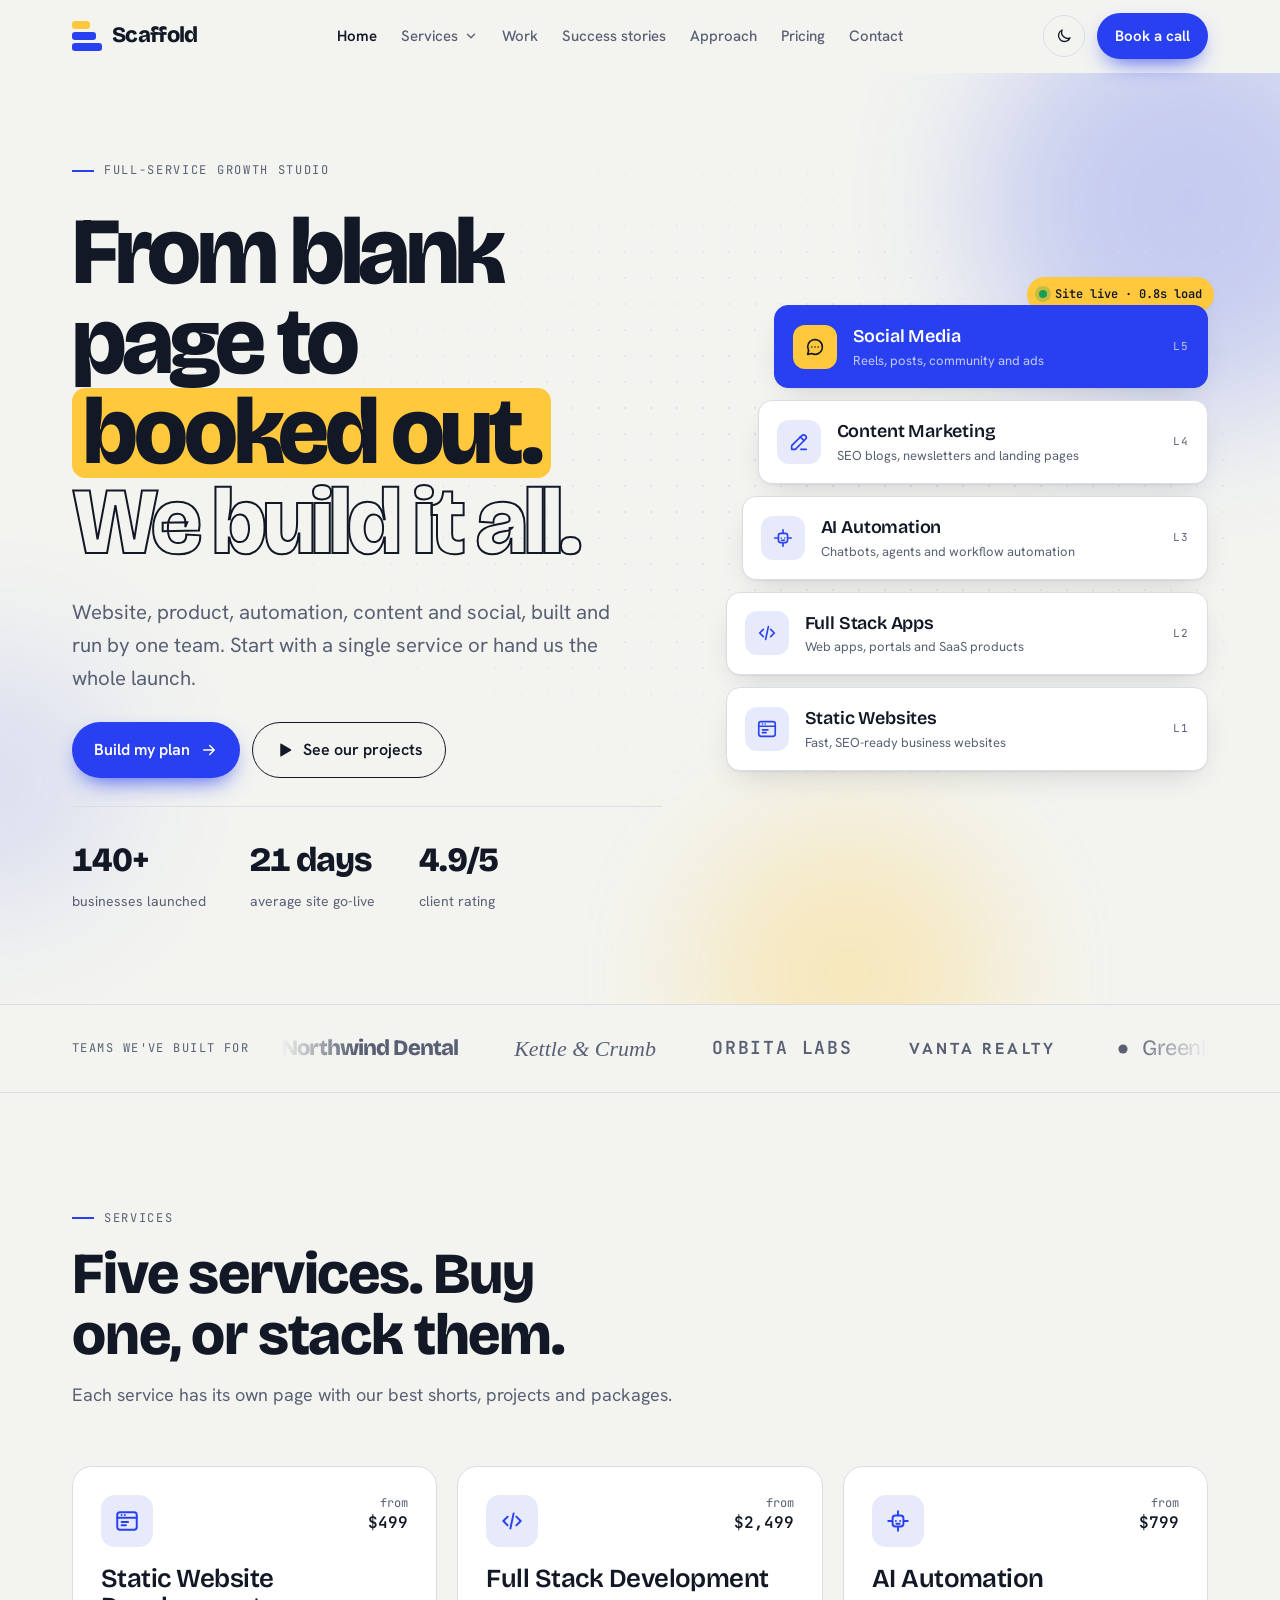
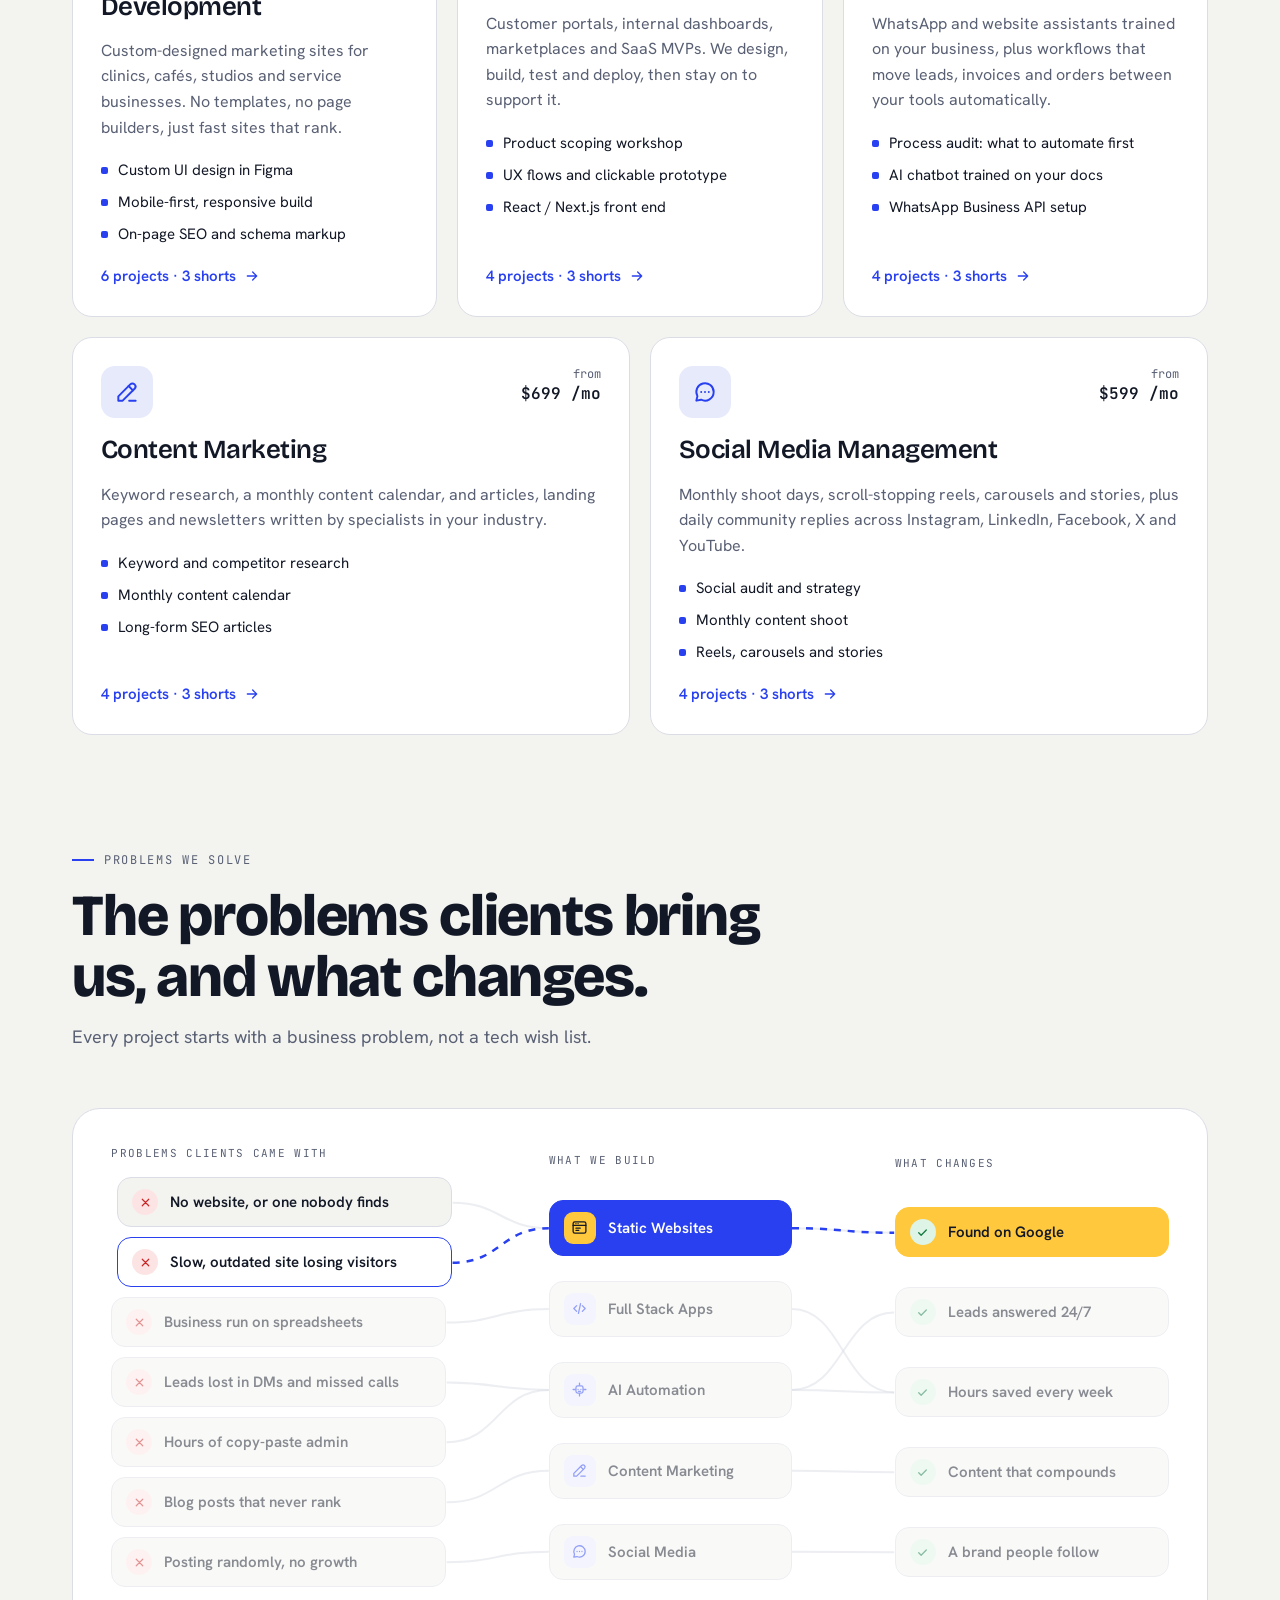
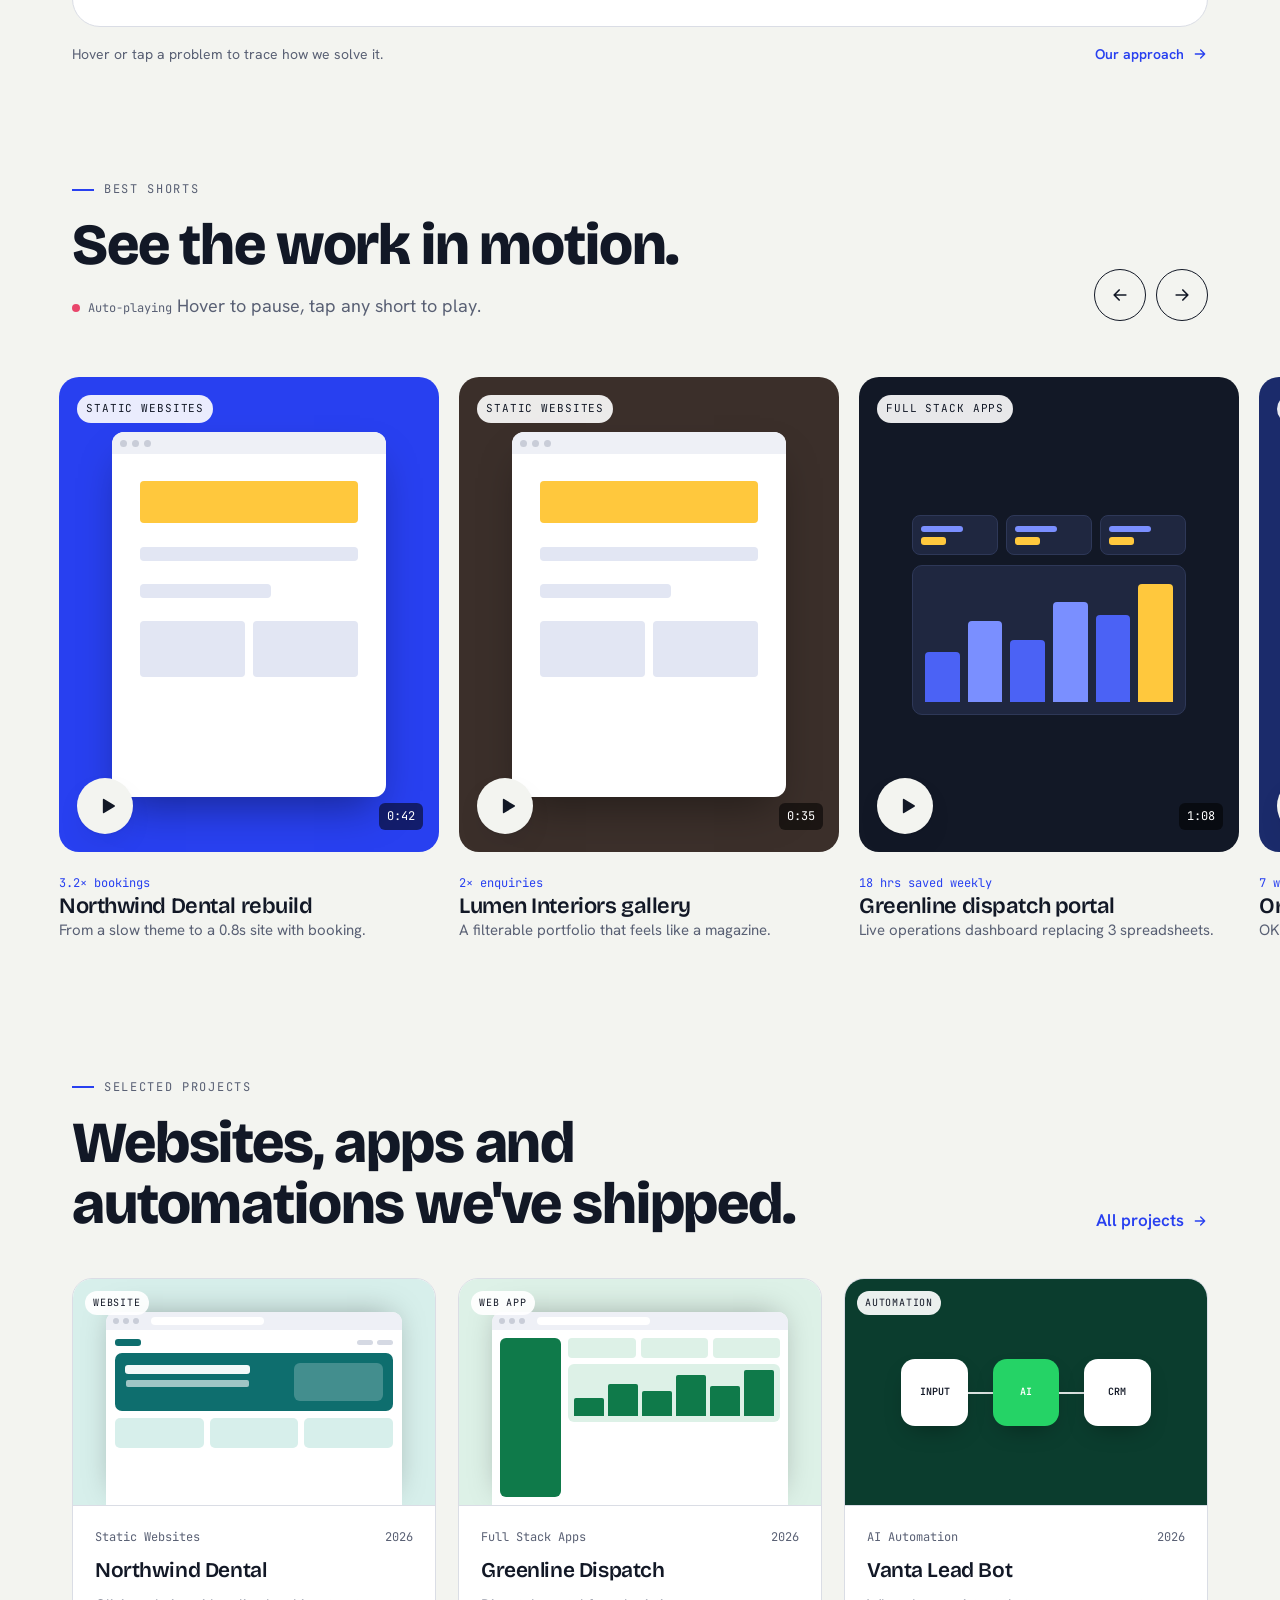
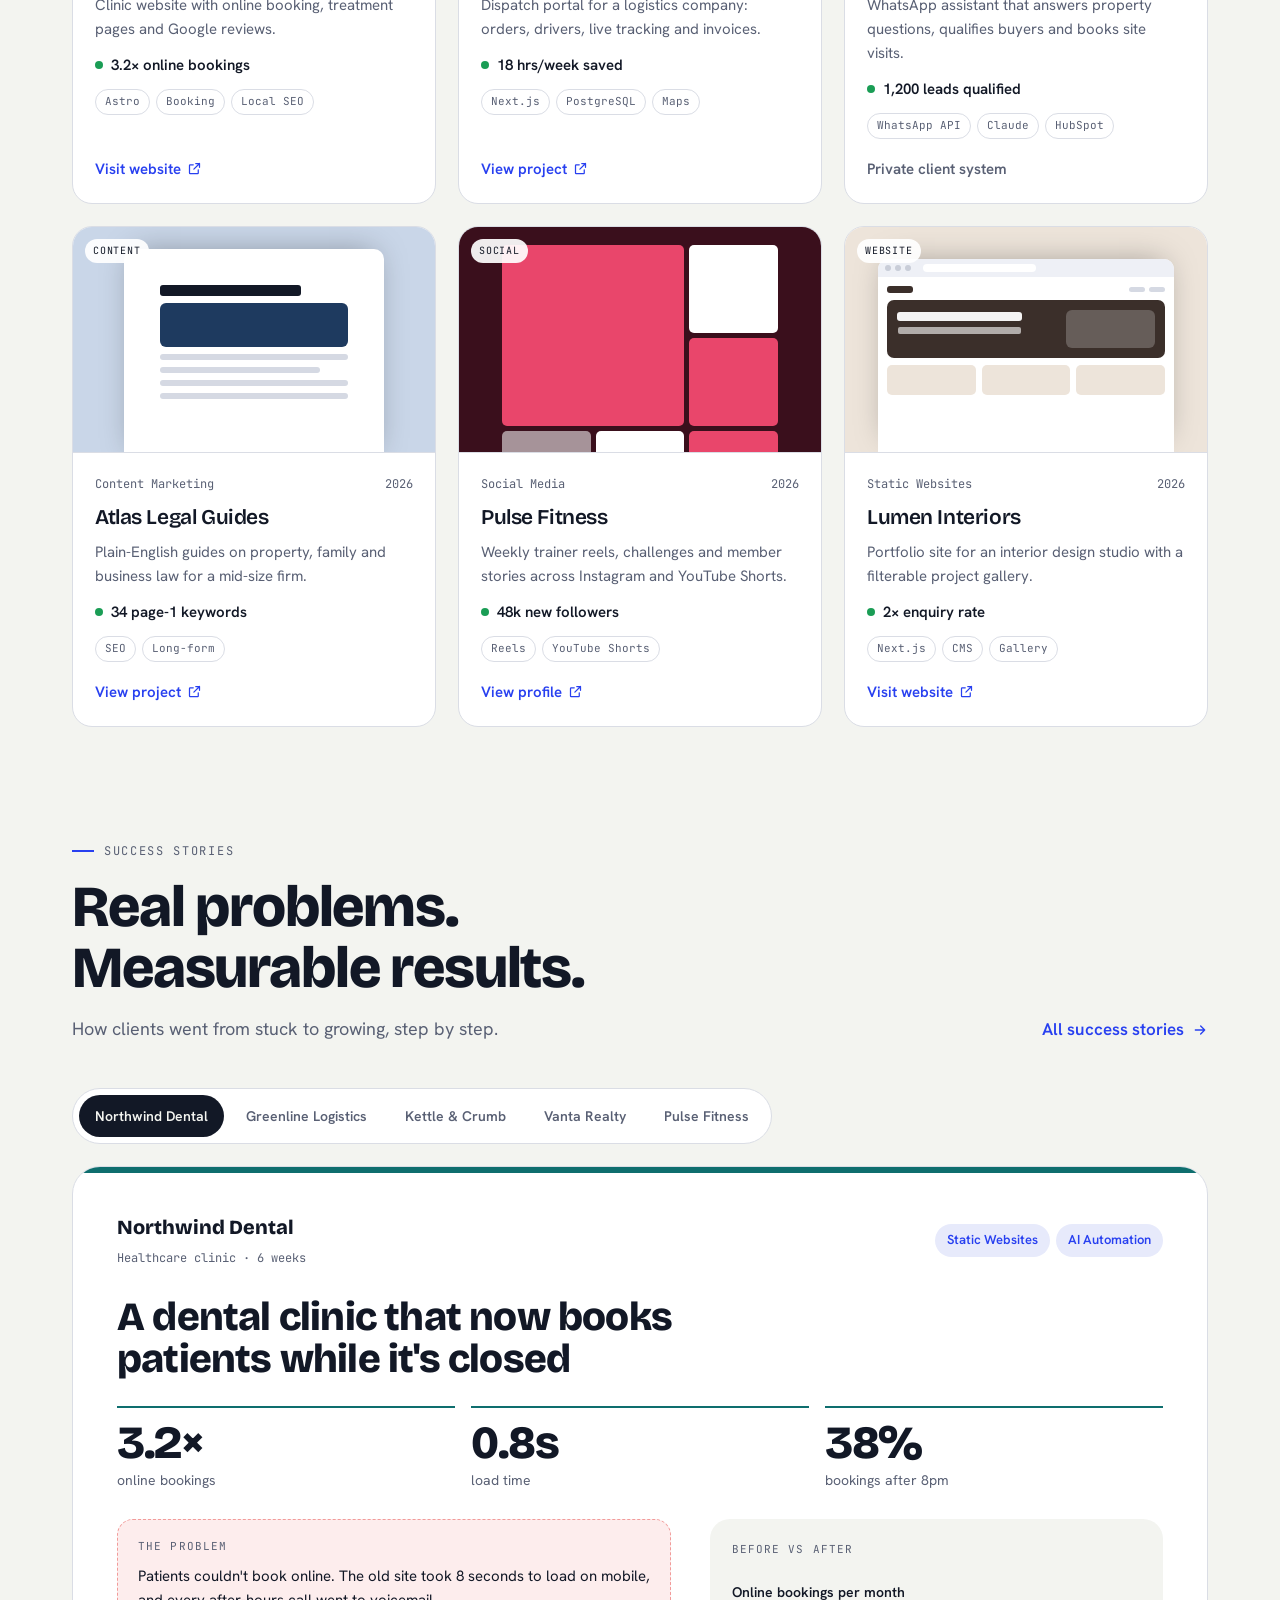
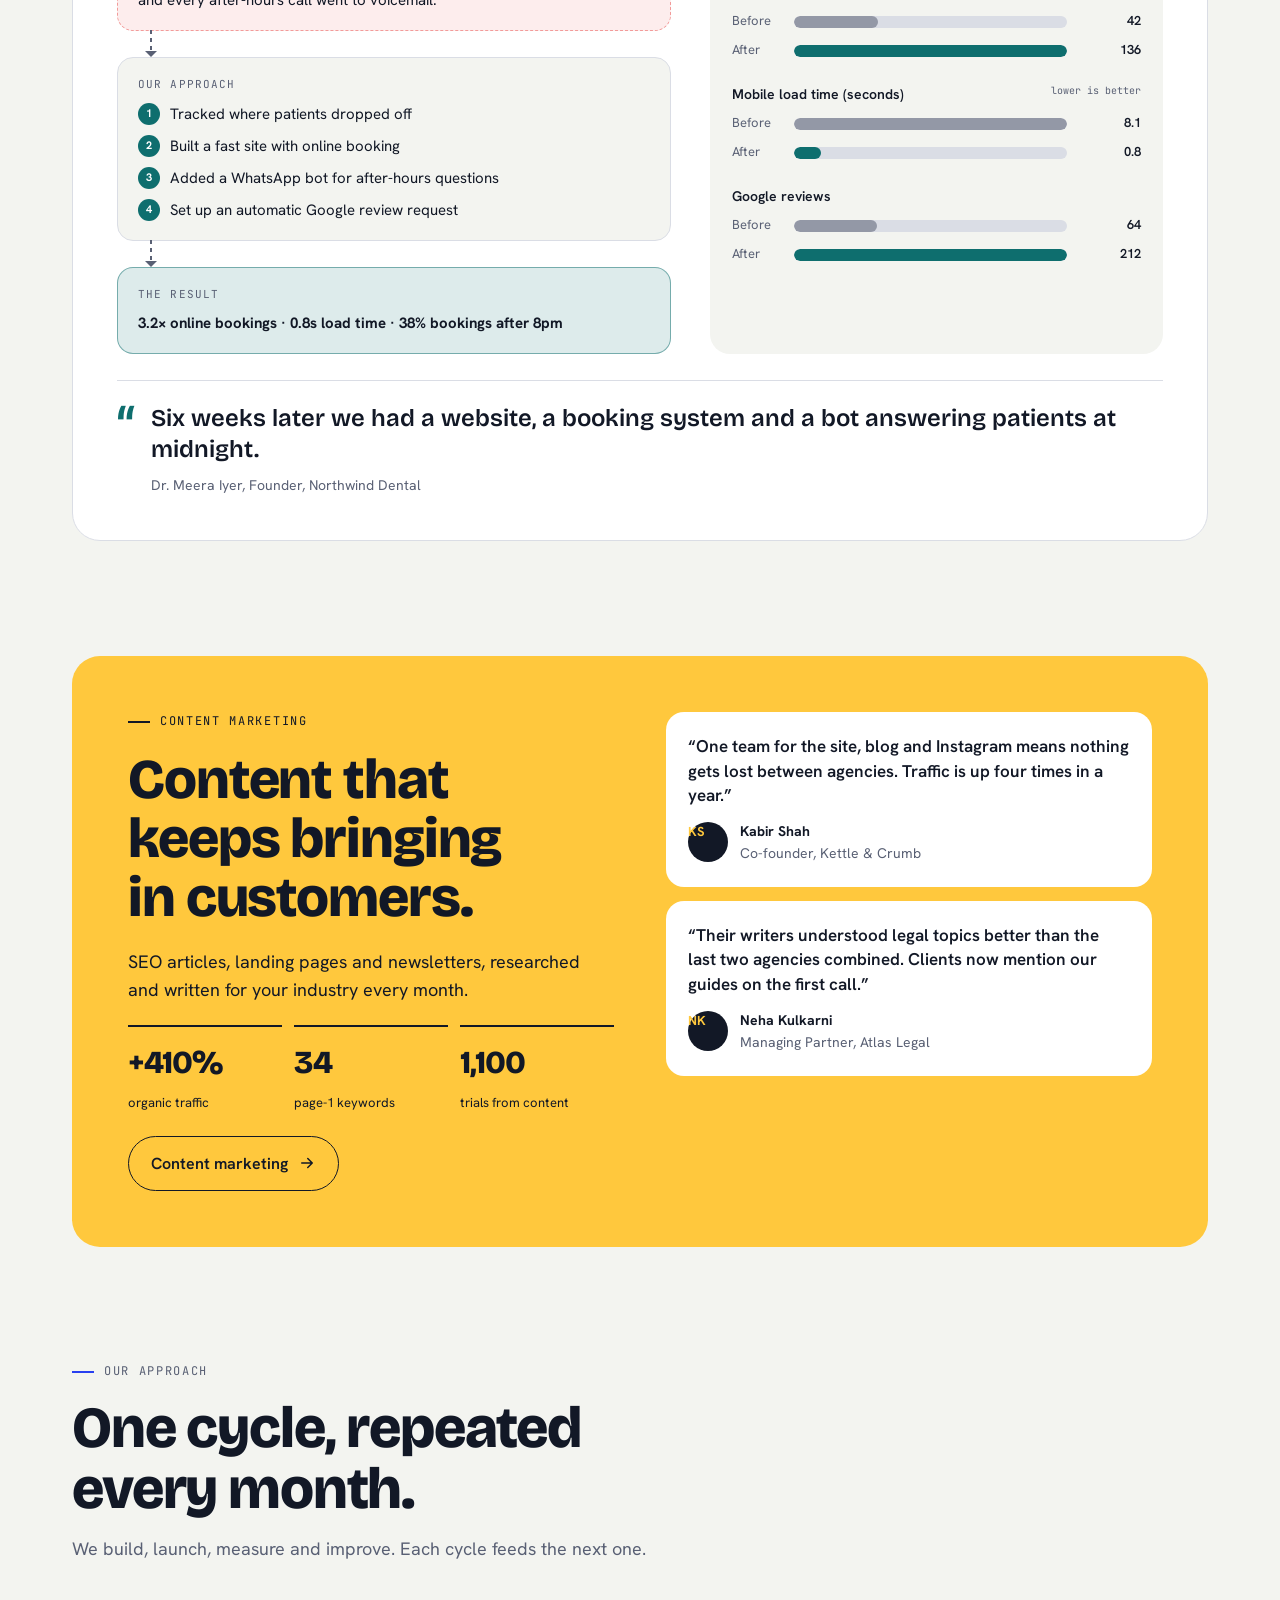
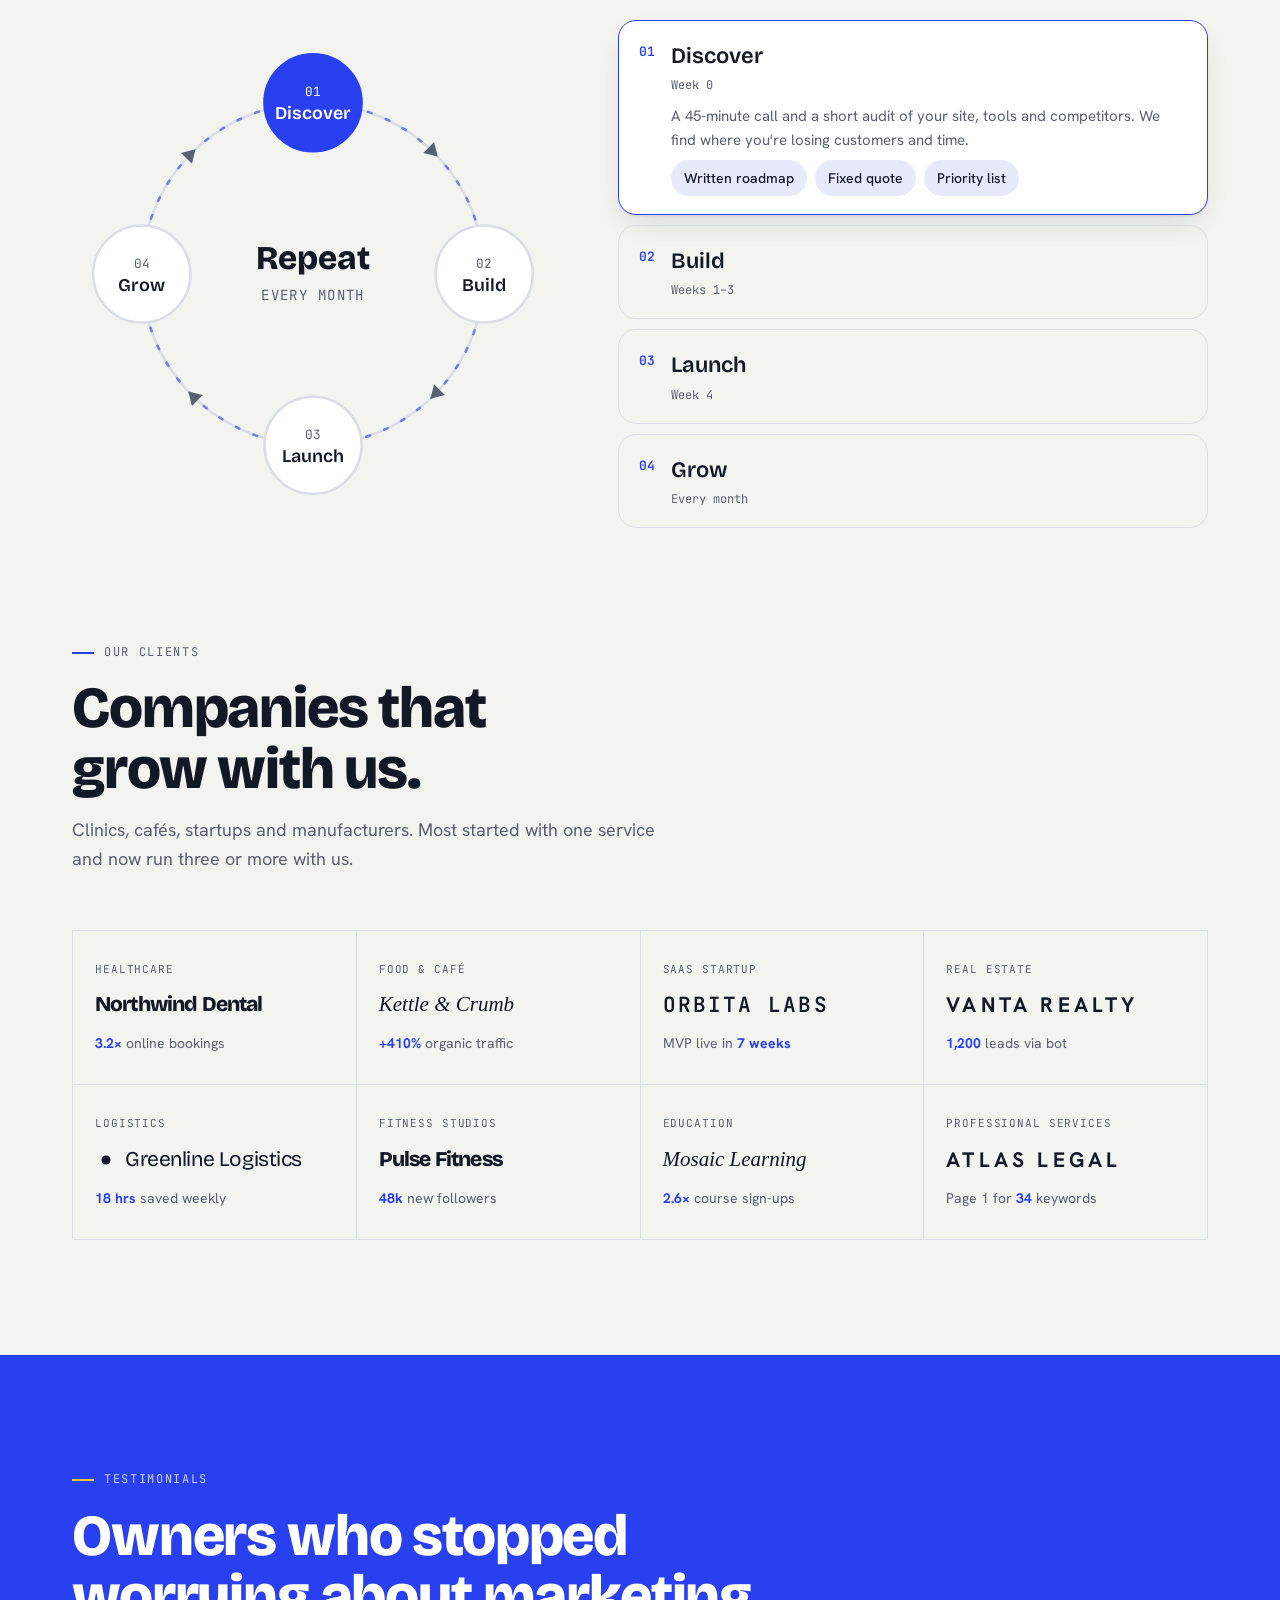
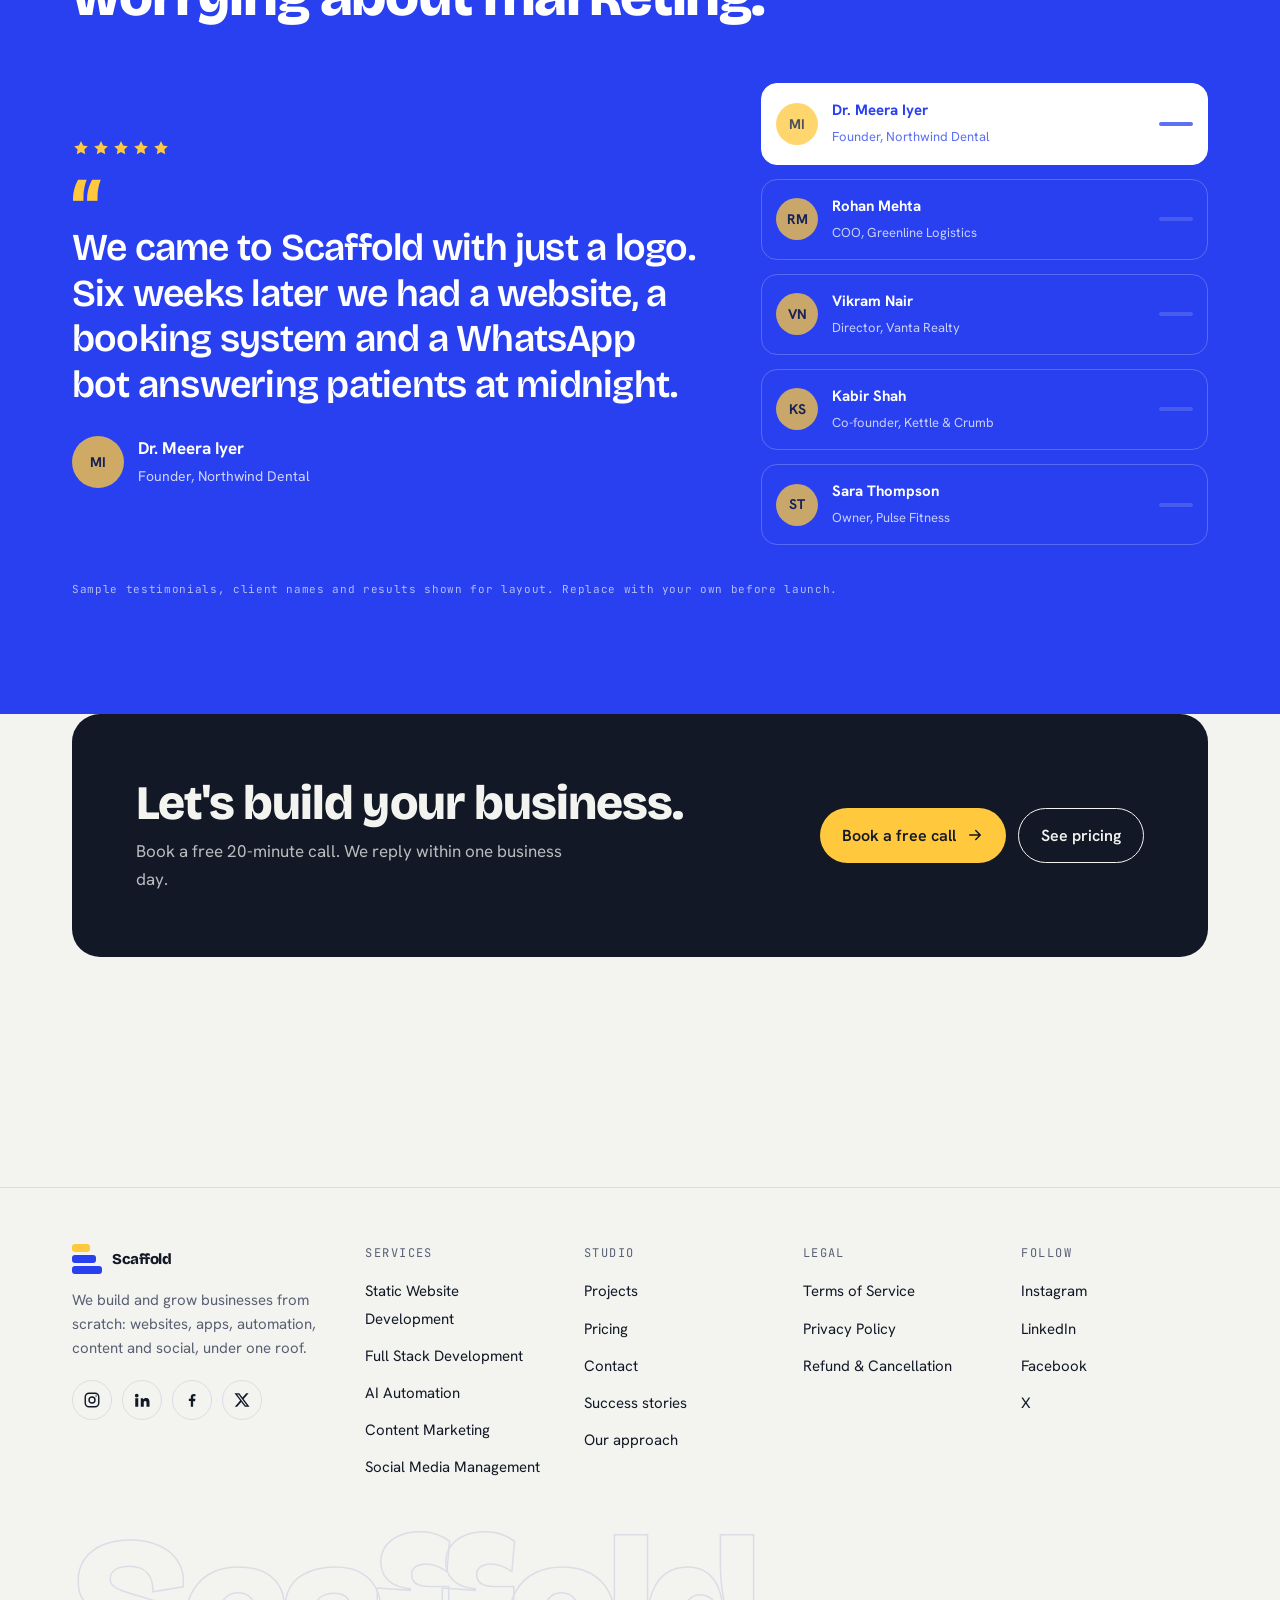
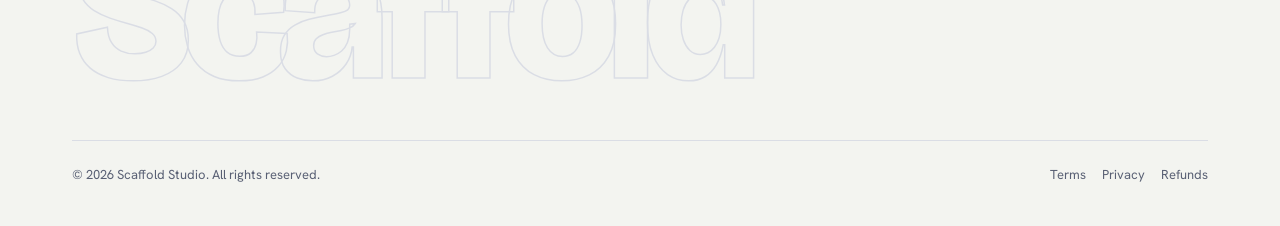
==== index.html @ 8e2044e9 "first commit" ====
<!doctype html><html><head><meta charset=utf8><meta name=viewport content="width=device-width,initial-scale=1,viewport-fit=cover"><style>:root{color-scheme:light;box-sizing:border-box;padding-top:env(safe-area-inset-top,0px);padding-bottom:env(safe-area-inset-bottom,0px)}html{scroll-padding-top:env(safe-area-inset-top,0px)}body{margin:0;padding:0;font:14px -apple-system,BlinkMacSystemFont,sans-serif;background:#fff;color:#000}img{max-width:100%}[hidden]:not([hidden=until-found i]){display:none!important}</style></head><body>
<title>Scaffold Studio</title>
<meta name="claude:viewport-fit-sides" content="cover">
<link rel="preconnect" href="https://fonts.googleapis.com">
<link rel="preconnect" href="https://fonts.gstatic.com" crossorigin>
<link rel="stylesheet" href="https://fonts.googleapis.com/css2?family=Bricolage+Grotesque:opsz,wght@12..96,400;12..96,600;12..96,800&family=Hanken+Grotesk:wght@400;500;600;700&family=JetBrains+Mono:wght@400;600&display=swap">
<link rel="stylesheet" href="styles.css">
<div id="app" data-page="home"></div>
<noscript><p style="padding:24px">Please enable JavaScript to view this site.</p></noscript>
<script src="data.js"></script>
<script src="app.js"></script>

</body></html>
---- styles.css ----
/* Layout concept: a build sheet. The business is assembled layer by layer, foundation (website) to roof (social), and every section is one stage of that build. */
:root{
  --paper:#F3F4F0;
  --surface:#FFFFFF;
  --ink:#121826;
  --muted:#596074;
  --line:#DADDE5;
  --cobalt:#2840F0;
  --on-cobalt:#FFFFFF;
  --sun:#FFC83D;
  --on-sun:#121826;
  --soft:#E7EAFB;
  --shadow:0 1px 2px rgba(18,24,38,.06),0 12px 32px -12px rgba(18,24,38,.18);
  --f-display:"Bricolage Grotesque","Avenir Next","Segoe UI",system-ui,sans-serif;
  --f-body:"Hanken Grotesk","Helvetica Neue",Arial,system-ui,sans-serif;
  --f-mono:"JetBrains Mono",ui-monospace,"SFMono-Regular",Menlo,Consolas,monospace;
  --r:14px;
  --max:1200px;
}
@media (prefers-color-scheme: dark){
  :root:not([data-theme="light"]){
    --paper:#0D111C;--surface:#151B2B;--ink:#EEF0F6;--muted:#9BA3B7;--line:#263049;
    --cobalt:#7A8FFF;--on-cobalt:#0D111C;--sun:#FFC83D;--on-sun:#121826;--soft:#1B2340;
    --shadow:0 1px 2px rgba(0,0,0,.3),0 16px 40px -16px rgba(0,0,0,.6);
    color-scheme:dark;
  }
}
:root[data-theme="dark"]{
  --paper:#0D111C;--surface:#151B2B;--ink:#EEF0F6;--muted:#9BA3B7;--line:#263049;
  --cobalt:#7A8FFF;--on-cobalt:#0D111C;--sun:#FFC83D;--on-sun:#121826;--soft:#1B2340;
  --shadow:0 1px 2px rgba(0,0,0,.3),0 16px 40px -16px rgba(0,0,0,.6);
  color-scheme:dark;
}

*{box-sizing:border-box}
html{scroll-behavior:smooth}
body{background:var(--paper);color:var(--ink);font-family:var(--f-body);font-size:17px;line-height:1.6;-webkit-font-smoothing:antialiased;overflow-x:hidden}
body::before{content:"";position:fixed;inset:0 0 auto;height:env(safe-area-inset-top,0px);z-index:60;background:var(--paper)}
h1,h2,h3,h4{font-family:var(--f-display);line-height:1.05;margin:0;text-wrap:balance;letter-spacing:-.02em}
p{margin:0}
a{color:inherit}
button{font:inherit;color:inherit}
:focus-visible{outline:3px solid var(--cobalt);outline-offset:3px;border-radius:6px}
.wrap{max-width:var(--max);margin-inline:auto;padding-left:max(16px,env(safe-area-inset-left,0px));padding-right:max(16px,env(safe-area-inset-right,0px))}
@media (min-width:720px){.wrap{padding-left:max(32px,env(safe-area-inset-left,0px));padding-right:max(32px,env(safe-area-inset-right,0px))}}
.band{padding-block:clamp(64px,9vw,120px)}
.eyebrow{font-family:var(--f-mono);font-size:12px;letter-spacing:.14em;text-transform:uppercase;color:var(--muted);display:flex;align-items:center;gap:10px}
.eyebrow::before{content:"";width:22px;height:2px;background:var(--cobalt)}
.sec-head{display:grid;gap:16px;margin-bottom:clamp(36px,5vw,56px);max-width:760px}
.sec-head h2{font-size:clamp(34px,5vw,58px);font-weight:800}
.sec-head p{color:var(--muted);font-size:18px;max-width:60ch}
.hl{background:var(--sun);color:var(--on-sun);padding:0 .12em;border-radius:.14em;-webkit-box-decoration-break:clone;box-decoration-break:clone}

.btn{display:inline-flex;align-items:center;gap:10px;border:0;border-radius:999px;padding:14px 22px;font-weight:600;font-size:16px;text-decoration:none;cursor:pointer;transition:transform .2s ease,background .2s ease,box-shadow .2s ease}
.btn-primary{background:var(--cobalt);color:var(--on-cobalt);box-shadow:0 10px 24px -10px var(--cobalt)}
.btn-primary:hover{transform:translateY(-2px)}
.btn-ghost{background:transparent;border:1.5px solid var(--ink);color:var(--ink)}
.btn-ghost:hover{background:var(--ink);color:var(--paper)}
.btn svg{width:18px;height:18px}

/* Header */
header.top{position:sticky;top:env(safe-area-inset-top,0px);z-index:50;background:color-mix(in srgb,var(--paper) 86%,transparent);backdrop-filter:saturate(1.4) blur(12px);-webkit-backdrop-filter:saturate(1.4) blur(12px);border-bottom:1px solid transparent;transition:border-color .2s}
header.top.scrolled{border-bottom-color:var(--line)}
.nav{display:flex;align-items:center;justify-content:space-between;gap:24px;height:72px}
.logo{display:flex;align-items:center;gap:10px;font-family:var(--f-display);font-weight:800;font-size:22px;text-decoration:none;letter-spacing:-.03em}
.logo-mark{width:30px;height:30px;display:grid;gap:3px;grid-template-rows:repeat(3,1fr)}
.logo-mark i{display:block;border-radius:3px;background:var(--cobalt)}
.logo-mark i:nth-child(1){width:60%;background:var(--sun)}
.logo-mark i:nth-child(2){width:80%}
.nav-links{display:flex;gap:24px;list-style:none;margin:0;padding:0}
.nav-links a{text-decoration:none;font-weight:500;font-size:15px;color:var(--muted);transition:color .2s}
.nav-links a:hover{color:var(--ink)}
.nav-right{display:flex;align-items:center;gap:12px}
.icon-btn{width:42px;height:42px;border-radius:50%;display:grid;place-items:center;background:transparent;border:1.5px solid var(--line);cursor:pointer}
.icon-btn svg{width:18px;height:18px}
.menu-btn{display:none}
.nav .btn{padding:11px 18px;font-size:15px}
@media (max-width:1100px){
  .nav-links{position:absolute;top:72px;left:0;right:0;flex-direction:column;gap:0;background:var(--paper);border-bottom:1px solid var(--line);padding:8px max(16px,env(safe-area-inset-right,0px)) 16px max(16px,env(safe-area-inset-left,0px));display:none}
  .nav-links.open{display:flex}
  .nav-links a{display:block;padding:14px 0;font-size:18px;color:var(--ink);border-bottom:1px solid var(--line)}
  .menu-btn{display:grid}
}
@media (max-width:520px){.nav .btn-cta{display:none}}

/* Hero */
.hero{padding-block:clamp(40px,7vw,88px) clamp(56px,7vw,96px)}
.hero-grid{display:grid;grid-template-columns:1.1fr .9fr;gap:clamp(32px,5vw,72px);align-items:center}
.hero-copy{min-width:0;display:grid;gap:28px}
.hero h1{font-size:clamp(44px,7.4vw,96px);font-weight:800;letter-spacing:-.045em;line-height:.95}
.hero h1 .stroke{color:transparent;-webkit-text-stroke:2px var(--ink)}
.hero-sub{font-size:clamp(18px,1.6vw,21px);color:var(--muted);max-width:52ch}
.hero-ctas{display:flex;flex-wrap:wrap;gap:12px}
.hero-meta{display:flex;flex-wrap:wrap;gap:clamp(20px,4vw,44px);padding-top:8px;border-top:1px solid var(--line)}
.hero-meta div{padding-top:18px}
.hero-meta b{display:block;font-family:var(--f-display);font-size:34px;font-weight:800;letter-spacing:-.03em;font-variant-numeric:tabular-nums}
.hero-meta span{font-size:14px;color:var(--muted)}

.stack{position:relative;display:grid;gap:12px;min-width:0;padding-block:20px}
.slab{--o:0px;display:grid;grid-template-columns:auto 1fr auto;align-items:center;gap:16px;background:var(--surface);border:1px solid var(--line);border-radius:var(--r);padding:16px 18px;box-shadow:var(--shadow);margin-left:var(--o);transition:transform .35s cubic-bezier(.2,.8,.2,1);animation:rise .9s cubic-bezier(.2,.8,.2,1) both}
.slab:hover{transform:translateX(-8px)}
.slab .ic{width:44px;height:44px;border-radius:12px;display:grid;place-items:center;background:var(--soft);color:var(--cobalt)}
.slab .ic svg{width:22px;height:22px}
.slab strong{display:block;font-family:var(--f-display);font-size:18px;font-weight:600;letter-spacing:-.01em}
.slab small{display:block;color:var(--muted);font-size:13px}
.slab .lv{font-family:var(--f-mono);font-size:11px;color:var(--muted);letter-spacing:.08em}
.slab.top-slab{background:var(--cobalt);border-color:var(--cobalt);color:var(--on-cobalt)}
.slab.top-slab small,.slab.top-slab .lv{color:color-mix(in srgb,var(--on-cobalt) 72%,transparent)}
.slab.top-slab .ic{background:var(--sun);color:var(--on-sun)}
.slab:nth-child(1){--o:64px;animation-delay:.45s}
.slab:nth-child(2){--o:48px;animation-delay:.35s}
.slab:nth-child(3){--o:32px;animation-delay:.25s}
.slab:nth-child(4){--o:16px;animation-delay:.15s}
.slab:nth-child(5){--o:0px;animation-delay:.05s}
@keyframes rise{from{transform:translateY(24px)}to{transform:none}}
.chip-float{position:absolute;right:-6px;top:-8px;background:var(--sun);color:var(--on-sun);font-family:var(--f-mono);font-size:12px;font-weight:600;padding:8px 12px;border-radius:999px;box-shadow:var(--shadow);display:flex;align-items:center;gap:8px;animation:bob 4s ease-in-out infinite}
.chip-float .dot{width:8px;height:8px;border-radius:50%;background:#1a9d55;box-shadow:0 0 0 4px rgba(26,157,85,.25)}
@keyframes bob{50%{transform:translateY(-6px)}}
@media (max-width:900px){
  .hero-grid{grid-template-columns:1fr}
  .slab:nth-child(n){--o:0px}
}

/* Marquee */
.trusted{border-block:1px solid var(--line);padding-block:26px;overflow:hidden}
.trusted-inner{display:flex;align-items:center;gap:32px}
.trusted .label{flex:none;font-family:var(--f-mono);font-size:12px;letter-spacing:.12em;text-transform:uppercase;color:var(--muted);white-space:nowrap}
.marquee{flex:1;min-width:0;overflow:hidden;mask-image:linear-gradient(90deg,transparent,#000 8%,#000 92%,transparent);-webkit-mask-image:linear-gradient(90deg,transparent,#000 8%,#000 92%,transparent)}
.marquee-track{display:flex;gap:56px;width:max-content;animation:marq 36s linear infinite}
.marquee:hover .marquee-track{animation-play-state:paused}
@keyframes marq{to{transform:translateX(-50%)}}
.wm{white-space:nowrap;font-size:22px;color:var(--muted);display:flex;align-items:center;gap:8px;transition:color .2s}
.wm:hover{color:var(--ink)}
.wm-1{font-family:var(--f-display);font-weight:800;letter-spacing:-.04em}
.wm-2{font-family:Georgia,"Times New Roman",serif;font-style:italic}
.wm-3{font-family:var(--f-mono);font-weight:600;font-size:18px;letter-spacing:.1em;text-transform:uppercase}
.wm-4{font-family:var(--f-body);font-weight:700;letter-spacing:.2em;text-transform:uppercase;font-size:16px}
.wm-5{font-family:var(--f-display);font-weight:400;letter-spacing:-.02em}
.wm svg{width:22px;height:22px}
@media (max-width:640px){.trusted .label{display:none}}

/* Services */
.svc-grid{display:grid;grid-template-columns:repeat(6,1fr);gap:20px}
.svc{grid-column:span 2;background:var(--surface);border:1px solid var(--line);border-radius:20px;padding:28px;display:flex;flex-direction:column;gap:18px;position:relative;overflow:hidden;transition:transform .3s ease,box-shadow .3s ease,border-color .3s}
.svc:hover{transform:translateY(-4px);box-shadow:var(--shadow);border-color:var(--cobalt)}
.svc:nth-child(4),.svc:nth-child(5){grid-column:span 3}
.svc-top{display:flex;justify-content:space-between;align-items:flex-start;gap:12px}
.svc .ic{width:52px;height:52px;border-radius:14px;display:grid;place-items:center;background:var(--soft);color:var(--cobalt)}
.svc .ic svg{width:26px;height:26px}
.svc .from{font-family:var(--f-mono);font-size:12px;color:var(--muted);text-align:right;line-height:1.4}
.svc .from b{display:block;font-size:16px;color:var(--ink);font-weight:600}
.svc h3{font-size:26px;font-weight:600}
.svc p{color:var(--muted);font-size:16px}
.svc ul{list-style:none;margin:0;padding:0;display:grid;gap:8px;font-size:15px}
.svc li{display:flex;gap:10px;align-items:flex-start}
.svc li::before{content:"";flex:none;width:7px;height:7px;margin-top:9px;border-radius:2px;background:var(--cobalt)}
.svc .link{margin-top:auto;display:inline-flex;align-items:center;gap:8px;font-weight:600;color:var(--cobalt);background:none;border:0;padding:0;cursor:pointer;font-size:15px}
.svc .link svg{width:16px;height:16px;transition:transform .2s}
.svc:hover .link svg{transform:translateX(4px)}
@media (max-width:960px){.svc,.svc:nth-child(4),.svc:nth-child(5){grid-column:span 3}}
@media (max-width:640px){.svc-grid{grid-template-columns:1fr}.svc,.svc:nth-child(4),.svc:nth-child(5){grid-column:auto}}

/* Packages */
.pk-band{background:var(--ink);color:var(--paper)}
.pk-band .sec-head p,.pk-band .eyebrow{color:color-mix(in srgb,var(--paper) 70%,transparent)}
.pk-bar{display:flex;flex-wrap:wrap;justify-content:space-between;align-items:center;gap:16px;margin-bottom:28px}
.tabs{display:flex;gap:6px;flex-wrap:wrap;background:color-mix(in srgb,var(--paper) 8%,transparent);padding:6px;border-radius:999px}
.tab{border:0;background:transparent;color:color-mix(in srgb,var(--paper) 75%,transparent);padding:10px 16px;border-radius:999px;cursor:pointer;font-weight:600;font-size:14px;white-space:nowrap}
.tab[aria-selected="true"]{background:var(--paper);color:var(--ink)}
.cur{display:flex;align-items:center;gap:4px;font-family:var(--f-mono);font-size:13px;background:color-mix(in srgb,var(--paper) 8%,transparent);padding:5px;border-radius:999px}
.cur button{border:0;background:transparent;color:color-mix(in srgb,var(--paper) 75%,transparent);padding:7px 12px;border-radius:999px;cursor:pointer}
.cur button[aria-pressed="true"]{background:var(--sun);color:var(--on-sun)}
.pk-layout{display:grid;grid-template-columns:1fr 340px;gap:24px;align-items:start}
.tiers{display:grid;grid-template-columns:repeat(3,1fr);gap:16px;min-width:0}
.tier{background:color-mix(in srgb,var(--paper) 6%,transparent);border:1px solid color-mix(in srgb,var(--paper) 14%,transparent);border-radius:20px;padding:26px;display:flex;flex-direction:column;gap:16px;position:relative}
.tier.pop{background:var(--paper);color:var(--ink);border-color:var(--paper)}
.tier .badge{position:absolute;top:-12px;left:24px;background:var(--sun);color:var(--on-sun);font-family:var(--f-mono);font-size:11px;font-weight:600;letter-spacing:.08em;text-transform:uppercase;padding:5px 10px;border-radius:999px}
.tier h4{font-size:22px;font-weight:600}
.tier .desc{font-size:14px;opacity:.75;min-height:44px}
.price{font-family:var(--f-display);font-weight:800;font-size:40px;letter-spacing:-.03em;font-variant-numeric:tabular-nums;line-height:1}
.price small{font-family:var(--f-body);font-size:14px;font-weight:500;opacity:.7;letter-spacing:0}
.tier ul{list-style:none;padding:0;margin:0;display:grid;gap:9px;font-size:15px}
.tier li{display:flex;gap:10px}
.tier li svg{flex:none;width:18px;height:18px;margin-top:3px;color:var(--sun)}
.tier.pop li svg{color:var(--cobalt)}
.tier .add{margin-top:auto;justify-content:center;width:100%}
.tier:not(.pop) .add{background:transparent;border:1.5px solid color-mix(in srgb,var(--paper) 40%,transparent);color:var(--paper);box-shadow:none}
.tier:not(.pop) .add:hover{background:var(--paper);color:var(--ink)}
.tier .add.added{background:var(--sun)!important;color:var(--on-sun)!important;border-color:var(--sun)!important}
.plan{background:var(--surface);color:var(--ink);border-radius:20px;padding:24px;position:sticky;top:calc(env(safe-area-inset-top,0px) + 92px);display:grid;gap:16px}
.plan h4{font-size:20px;font-weight:600;display:flex;justify-content:space-between;align-items:center}
.plan h4 span{font-family:var(--f-mono);font-size:12px;font-weight:400;color:var(--muted)}
.plan-empty{color:var(--muted);font-size:14px;border:1.5px dashed var(--line);border-radius:12px;padding:18px;text-align:center}
.plan-list{list-style:none;padding:0;margin:0;display:grid;gap:10px}
.plan-list li{display:grid;grid-template-columns:1fr auto auto;gap:10px;align-items:center;font-size:14px;padding-bottom:10px;border-bottom:1px solid var(--line)}
.plan-list li b{display:block;font-weight:600}
.plan-list li span{color:var(--muted);font-size:13px}
.plan-list .amt{font-variant-numeric:tabular-nums;font-weight:600;text-align:right;white-space:nowrap}
.plan-list .rm{border:0;background:none;cursor:pointer;color:var(--muted);width:28px;height:28px;border-radius:50%;display:grid;place-items:center}
.plan-list .rm:hover{background:var(--soft);color:var(--ink)}
.totals{display:grid;gap:6px;font-size:14px}
.totals div{display:flex;justify-content:space-between;font-variant-numeric:tabular-nums}
.totals .save{color:#1a8a4c;font-weight:600}
:root[data-theme="dark"] .totals .save{color:#5fd393}
@media (prefers-color-scheme:dark){:root:not([data-theme="light"]) .totals .save{color:#5fd393}}
.totals .grand{font-family:var(--f-display);font-size:20px;font-weight:800;padding-top:8px;border-top:1px solid var(--line)}
.plan-hint{font-size:13px;color:var(--muted);background:var(--soft);border-radius:10px;padding:10px 12px}
.plan .btn{justify-content:center}
.plan .btn[disabled]{opacity:.45;cursor:not-allowed;transform:none}
@media (max-width:1080px){.pk-layout{grid-template-columns:1fr}.plan{position:static}}
@media (max-width:820px){.tiers{grid-template-columns:1fr}.tier .desc{min-height:0}}

/* Process */
.steps{display:grid;grid-template-columns:repeat(4,1fr);gap:0;counter-reset:s;border-top:1.5px solid var(--ink)}
.step{padding:28px 24px 0 0;display:grid;gap:12px;align-content:start;position:relative}
.step::before{counter-increment:s;content:"0" counter(s);font-family:var(--f-mono);font-size:13px;color:var(--cobalt);font-weight:600}
.step::after{content:"";position:absolute;top:-7px;left:0;width:12px;height:12px;border-radius:50%;background:var(--paper);border:2.5px solid var(--cobalt)}
.step h3{font-size:24px;font-weight:600}
.step p{color:var(--muted);font-size:15px}
.step .wk{font-family:var(--f-mono);font-size:12px;color:var(--ink);background:var(--soft);width:max-content;padding:4px 9px;border-radius:6px}
@media (max-width:860px){.steps{grid-template-columns:repeat(2,1fr);row-gap:40px}}
@media (max-width:520px){.steps{grid-template-columns:1fr;border-top:0;border-left:1.5px solid var(--ink);padding-left:24px;row-gap:32px}.step{padding:0}.step::after{top:4px;left:-31px}}

/* Reels carousel */
.reel-head{display:flex;justify-content:space-between;align-items:flex-end;gap:24px;flex-wrap:wrap;margin-bottom:clamp(36px,5vw,56px)}
.reel-head .sec-head{margin:0}
.car-ctrl{display:flex;gap:10px}
.car-ctrl button{width:52px;height:52px;border-radius:50%;border:1.5px solid var(--ink);background:transparent;cursor:pointer;display:grid;place-items:center;transition:background .2s,color .2s}
.car-ctrl button:hover{background:var(--ink);color:var(--paper)}
.car-ctrl svg{width:20px;height:20px}
.reels{display:grid;grid-auto-flow:column;grid-auto-columns:min(380px,82%);gap:20px;overflow-x:auto;scroll-snap-type:x mandatory;scroll-padding-inline:max(16px,calc((100vw - var(--max))/2 + 32px));padding-inline:max(16px,calc((100vw - var(--max))/2 + 32px));padding-bottom:20px;scrollbar-width:none}
.reels::-webkit-scrollbar{display:none}
.reel{scroll-snap-align:start;display:grid;gap:16px;cursor:pointer;background:none;border:0;padding:0;text-align:left}
.poster{position:relative;aspect-ratio:4/5;max-width:100%;border-radius:20px;overflow:hidden;background:var(--c1);isolation:isolate}
.poster .play{position:absolute;left:18px;bottom:18px;z-index:3;width:56px;height:56px;border-radius:50%;background:var(--paper);color:var(--ink);display:grid;place-items:center;box-shadow:var(--shadow);transition:transform .25s}
.poster .play svg{width:20px;height:20px;margin-left:3px}
.reel:hover .play,.reel:focus-visible .play{transform:scale(1.1)}
.poster .dur{position:absolute;right:16px;bottom:22px;z-index:3;font-family:var(--f-mono);font-size:12px;background:rgba(0,0,0,.55);color:#fff;padding:4px 8px;border-radius:6px}
.poster .tag{position:absolute;left:18px;top:18px;z-index:3;font-family:var(--f-mono);font-size:11px;letter-spacing:.08em;text-transform:uppercase;background:rgba(255,255,255,.9);color:#121826;padding:5px 9px;border-radius:999px}
.reel h3{font-size:22px;font-weight:600}
.reel p{color:var(--muted);font-size:15px}
.reel .meta{font-family:var(--f-mono);font-size:12px;color:var(--cobalt)}

/* Scenes: animated stand-ins for video reels */
.scene{position:absolute;inset:0;display:grid;place-items:center;padding:14%}
.sc-web{--c1:#2840F0}
.sc-web .browser{width:100%;aspect-ratio:3/4;background:#fff;border-radius:12px;overflow:hidden;box-shadow:0 20px 40px -12px rgba(0,0,0,.4);display:flex;flex-direction:column}
.sc-web .bar{height:22px;background:#EEF0F6;display:flex;gap:5px;align-items:center;padding:0 8px}
.sc-web .bar i{width:7px;height:7px;border-radius:50%;background:#C9CDD8}
.sc-web .pg{flex:1;padding:10%;display:grid;gap:8%;align-content:start}
.sc-web .blk{height:14px;border-radius:4px;background:#E2E6F3;transform-origin:left;animation:grow 3.2s ease-in-out infinite}
.sc-web .blk.h{height:42px;background:#FFC83D;animation-delay:.2s}
.sc-web .blk.s{width:60%;animation-delay:.4s}
.sc-web .row{display:grid;grid-template-columns:1fr 1fr;gap:8px}
.sc-web .row .blk{height:56px;animation-delay:.6s}
@keyframes grow{0%{transform:scaleX(.15)}35%,85%{transform:scaleX(1)}100%{transform:scaleX(.15)}}
.sc-app{--c1:#121826}
.sc-app .dash{width:100%;display:grid;gap:10px}
.sc-app .kpis{display:grid;grid-template-columns:repeat(3,1fr);gap:8px}
.sc-app .kpi{height:40px;border-radius:8px;background:#1F2740;border:1px solid #2E3858;position:relative;overflow:hidden}
.sc-app .kpi::after{content:"";position:absolute;left:8px;top:10px;width:50%;height:6px;border-radius:3px;background:#7A8FFF}
.sc-app .kpi::before{content:"";position:absolute;left:8px;bottom:9px;width:30%;height:8px;border-radius:3px;background:#FFC83D}
.sc-app .bars{height:150px;display:flex;align-items:flex-end;gap:8px;padding:12px;border-radius:10px;background:#1F2740;border:1px solid #2E3858}
.sc-app .bars i{flex:1;border-radius:4px 4px 0 0;background:#7A8FFF;transform-origin:bottom;animation:bar 2.6s ease-in-out infinite}
.sc-app .bars i:nth-child(odd){background:#4B62F5}
.sc-app .bars i:nth-child(1){height:40%;animation-delay:0s}.sc-app .bars i:nth-child(2){height:65%;animation-delay:.15s}.sc-app .bars i:nth-child(3){height:50%;animation-delay:.3s}.sc-app .bars i:nth-child(4){height:80%;animation-delay:.45s}.sc-app .bars i:nth-child(5){height:70%;animation-delay:.6s}.sc-app .bars i:nth-child(6){height:95%;animation-delay:.75s;background:#FFC83D}
@keyframes bar{0%,100%{transform:scaleY(.35)}50%{transform:scaleY(1)}}
.sc-bot{--c1:#FFC83D}
.sc-bot .flow{width:100%;display:grid;gap:22px;position:relative}
.sc-bot .flow::before{content:"";position:absolute;left:26px;top:20px;bottom:20px;width:3px;background:repeating-linear-gradient(#121826 0 6px,transparent 6px 12px)}
.sc-bot .nd{display:flex;align-items:center;gap:12px;position:relative}
.sc-bot .nd b{flex:none;width:55px;height:40px;border-radius:10px;background:#121826;color:#FFC83D;display:grid;place-items:center;font-family:var(--f-mono);font-size:11px;font-weight:600}
.sc-bot .nd span{flex:1;height:40px;border-radius:10px;background:#fff;box-shadow:0 8px 20px -10px rgba(0,0,0,.35);animation:ping 3s ease-in-out infinite}
.sc-bot .nd:nth-child(2) span{animation-delay:1s}.sc-bot .nd:nth-child(3) span{animation-delay:2s}
.sc-bot .pulse{position:absolute;left:21px;width:13px;height:13px;border-radius:50%;background:#2840F0;box-shadow:0 0 0 6px rgba(40,64,240,.25);animation:travel 3s ease-in-out infinite}
@keyframes travel{0%{top:14px}50%{top:calc(50% - 6px)}100%{top:calc(100% - 26px)}}
@keyframes ping{0%,100%{transform:none}15%{transform:translateX(6px)}}
.sc-reel{--c1:#E9466B}
.sc-reel .phone{width:62%;aspect-ratio:9/17;border-radius:22px;background:#121826;padding:6px;box-shadow:0 20px 40px -12px rgba(0,0,0,.45)}
.sc-reel .screen{width:100%;height:100%;border-radius:17px;overflow:hidden;position:relative;background:linear-gradient(160deg,#FFC83D,#E9466B 55%,#2840F0);background-size:200% 200%;animation:shift 6s ease-in-out infinite}
.sc-reel .segs{position:absolute;top:10px;left:10px;right:10px;display:flex;gap:4px}
.sc-reel .segs i{flex:1;height:3px;border-radius:2px;background:rgba(255,255,255,.4);overflow:hidden;position:relative}
.sc-reel .segs i::after{content:"";position:absolute;inset:0;background:#fff;transform-origin:left;transform:scaleX(0);animation:seg 6s linear infinite}
.sc-reel .segs i:nth-child(2)::after{animation-name:seg2}.sc-reel .segs i:nth-child(3)::after{animation-name:seg3}
.sc-reel .heart{position:absolute;right:12px;bottom:24px;width:26px;height:26px;color:#fff;animation:bob 1.6s ease-in-out infinite}
.sc-reel .cap{position:absolute;left:12px;bottom:24px;width:50%;display:grid;gap:5px}
.sc-reel .cap i{height:6px;border-radius:3px;background:rgba(255,255,255,.9)}
.sc-reel .cap i:last-child{width:60%}
@keyframes shift{50%{background-position:100% 100%}}
@keyframes seg{0%{transform:scaleX(0)}33%,100%{transform:scaleX(1)}}
@keyframes seg2{0%,33%{transform:scaleX(0)}66%,100%{transform:scaleX(1)}}
@keyframes seg3{0%,66%{transform:scaleX(0)}100%{transform:scaleX(1)}}
.sc-blog{--c1:#E7EAFB}
.sc-blog .doc{width:100%;background:#fff;border-radius:12px;padding:12%;display:grid;gap:10px;box-shadow:0 20px 40px -14px rgba(18,24,38,.3)}
.sc-blog .doc .t{height:16px;width:80%;border-radius:4px;background:#121826}
.sc-blog .doc .img{height:70px;border-radius:8px;background:linear-gradient(120deg,#2840F0,#7A8FFF)}
.sc-blog .doc .l{height:7px;border-radius:3px;background:#C9CDD8;transform-origin:left;animation:type 4s steps(12) infinite}
.sc-blog .doc .l:nth-child(4){animation-delay:.5s}.sc-blog .doc .l:nth-child(5){animation-delay:1s;width:70%}.sc-blog .doc .l:nth-child(6){animation-delay:1.5s}
.sc-blog .seo{justify-self:start;font-family:var(--f-mono);font-size:10px;font-weight:600;background:#1a8a4c;color:#fff;padding:3px 7px;border-radius:5px}
@keyframes type{0%{transform:scaleX(0)}40%,100%{transform:scaleX(1)}}
.sc-growth{--c1:#0F7A4A}
.sc-growth svg{width:100%;height:auto;overflow:visible}
.sc-growth .ln{fill:none;stroke:#FFC83D;stroke-width:4;stroke-linecap:round;stroke-linejoin:round;stroke-dasharray:400;animation:draw 3.5s ease-in-out infinite}
.sc-growth .ar{fill:rgba(255,200,61,.18)}
.sc-growth .gr{stroke:rgba(255,255,255,.18);stroke-width:1}
.sc-growth .lbl{fill:#fff;font-family:var(--f-mono);font-size:11px}
.sc-growth .big{fill:#fff;font-family:var(--f-display);font-size:30px;font-weight:800}
@keyframes draw{0%{stroke-dashoffset:400}60%,100%{stroke-dashoffset:0}}

/* Reel modal */
dialog.player{border:0;padding:0;border-radius:24px;background:var(--surface);color:var(--ink);width:min(920px,calc(100vw - 32px));max-height:calc(100dvh - 32px);overflow:auto;box-shadow:0 40px 80px -20px rgba(0,0,0,.5)}
dialog.player::backdrop{background:rgba(8,10,18,.72);backdrop-filter:blur(6px)}
.pl-grid{display:grid;grid-template-columns:1fr 1fr;min-height:0}
.pl-stage{position:relative;aspect-ratio:4/5;max-width:100%;background:var(--c1)}
.pl-info{padding:32px;display:flex;flex-direction:column;gap:16px;min-width:0}
.pl-info h3{font-size:30px;font-weight:800}
.pl-info p{color:var(--muted)}
.pl-stats{display:grid;grid-template-columns:1fr 1fr;gap:12px}
.pl-stats div{background:var(--soft);border-radius:12px;padding:14px}
.pl-stats b{display:block;font-family:var(--f-display);font-size:26px;font-weight:800}
.pl-stats span{font-size:13px;color:var(--muted)}
.pl-bar{margin-top:auto;display:flex;align-items:center;gap:12px;font-family:var(--f-mono);font-size:12px;color:var(--muted)}
.pl-bar .track{flex:1;height:4px;border-radius:2px;background:var(--line);overflow:hidden}
.pl-bar .fill{height:100%;width:0;background:var(--cobalt)}
.pl-close{position:absolute;top:14px;right:14px;z-index:5;width:40px;height:40px;border-radius:50%;border:0;background:rgba(255,255,255,.92);color:#121826;cursor:pointer;display:grid;place-items:center}
.pl-close svg{width:18px;height:18px}
.pl-note{font-size:12px;color:var(--muted)}
@media (max-width:720px){.pl-grid{grid-template-columns:1fr}.pl-stage{aspect-ratio:1/1}.pl-info{padding:24px}}

/* Clients */
.cl-grid{display:grid;grid-template-columns:repeat(4,1fr);border-top:1px solid var(--line);border-left:1px solid var(--line)}
.cl{border-right:1px solid var(--line);border-bottom:1px solid var(--line);padding:30px 22px;display:grid;gap:10px;align-content:start;min-height:150px;transition:background .25s}
.cl:hover{background:var(--surface)}
.cl .wm{color:var(--ink);font-size:21px}
.cl small{font-family:var(--f-mono);font-size:11px;letter-spacing:.08em;text-transform:uppercase;color:var(--muted)}
.cl .res{font-size:14px;color:var(--muted)}
.cl .res b{color:var(--cobalt);font-weight:700}
@media (max-width:900px){.cl-grid{grid-template-columns:repeat(2,1fr)}}
@media (max-width:420px){.cl-grid{grid-template-columns:1fr}}
.cases{display:grid;grid-template-columns:repeat(3,1fr);gap:20px;margin-top:48px}
.case{background:var(--surface);border:1px solid var(--line);border-radius:20px;padding:28px;display:grid;gap:14px}
.case .big{font-family:var(--f-display);font-weight:800;font-size:56px;letter-spacing:-.04em;line-height:1;color:var(--cobalt);font-variant-numeric:tabular-nums}
.case h4{font-size:19px;font-weight:600;font-family:var(--f-body);letter-spacing:0}
.case p{color:var(--muted);font-size:15px}
.case .stack-tags{display:flex;flex-wrap:wrap;gap:6px}
.case .stack-tags span{font-family:var(--f-mono);font-size:11px;border:1px solid var(--line);border-radius:999px;padding:3px 9px;color:var(--muted)}
@media (max-width:900px){.cases{grid-template-columns:1fr}}

/* Testimonials */
.tm-band{background:var(--cobalt);color:var(--on-cobalt);overflow:hidden}
.tm-band .eyebrow{color:color-mix(in srgb,var(--on-cobalt) 75%,transparent)}
.tm-band .eyebrow::before{background:var(--sun)}
.tm-band .sec-head p{color:color-mix(in srgb,var(--on-cobalt) 78%,transparent)}
.tm-wrap{display:grid;grid-template-columns:1.4fr 1fr;gap:clamp(32px,5vw,72px);align-items:center}
.tm-stage{position:relative;min-width:0;display:grid}
.tm{grid-area:1/1;display:grid;gap:28px;opacity:0;visibility:hidden;transform:translateY(12px);transition:opacity .5s ease,transform .5s ease,visibility .5s}
.tm.on{opacity:1;visibility:visible;transform:none}
.tm blockquote{margin:0;font-family:var(--f-display);font-size:clamp(24px,3vw,38px);font-weight:600;line-height:1.2;letter-spacing:-.02em;text-wrap:pretty}
.tm blockquote::before{content:"\201C";display:block;font-size:90px;line-height:.6;color:var(--sun);height:40px}
.who{display:flex;align-items:center;gap:14px}
.av{width:52px;height:52px;border-radius:50%;display:grid;place-items:center;font-weight:700;background:var(--sun);color:var(--on-sun);flex:none}
.who b{display:block}
.who span{font-size:14px;opacity:.78}
.stars{display:flex;gap:2px;color:var(--sun)}
.stars svg{width:18px;height:18px}
.tm-side{display:grid;gap:14px}
.tm-pick{display:flex;align-items:center;gap:14px;text-align:left;padding:14px;border-radius:16px;border:1px solid color-mix(in srgb,var(--on-cobalt) 22%,transparent);background:transparent;color:inherit;cursor:pointer;transition:background .25s}
.tm-pick:hover{background:color-mix(in srgb,var(--on-cobalt) 8%,transparent)}
.tm-pick[aria-selected="true"]{background:var(--on-cobalt);color:var(--cobalt);border-color:var(--on-cobalt)}
.tm-pick .av{width:42px;height:42px;font-size:14px}
.tm-pick b{display:block;font-size:15px}
.tm-pick span{font-size:13px;opacity:.75}
.tm-pick .prog{margin-left:auto;width:34px;height:4px;border-radius:2px;background:color-mix(in srgb,currentColor 20%,transparent);overflow:hidden;flex:none}
.tm-pick .prog i{display:block;height:100%;width:0;background:currentColor}
.tm-pick[aria-selected="true"] .prog i{animation:fill var(--tmdur,7s) linear forwards}
.tm-stage:hover ~ .tm-side .prog i,.tm-wrap.paused .prog i{animation-play-state:paused}
@keyframes fill{to{width:100%}}
.tm-note{margin-top:36px;font-family:var(--f-mono);font-size:11px;letter-spacing:.06em;opacity:.65}
@media (max-width:900px){.tm-wrap{grid-template-columns:1fr}.tm-side{grid-template-columns:repeat(2,1fr)}}
@media (max-width:520px){.tm-side{grid-template-columns:1fr}}

/* FAQ */
.faq-grid{display:grid;grid-template-columns:.8fr 1.2fr;gap:clamp(32px,5vw,72px);align-items:start}
.faq{display:grid;border-top:1px solid var(--line)}
.faq details{border-bottom:1px solid var(--line)}
.faq summary{list-style:none;cursor:pointer;display:flex;justify-content:space-between;align-items:center;gap:20px;padding:22px 0;font-family:var(--f-display);font-size:21px;font-weight:600;letter-spacing:-.01em}
.faq summary::-webkit-details-marker{display:none}
.faq summary .pm{flex:none;width:32px;height:32px;border-radius:50%;border:1.5px solid var(--ink);display:grid;place-items:center;transition:transform .3s,background .3s}
.faq summary .pm svg{width:14px;height:14px}
.faq details[open] .pm{transform:rotate(45deg);background:var(--sun);border-color:var(--sun);color:var(--on-sun)}
.faq details p{padding:0 48px 22px 0;color:var(--muted);max-width:62ch}
@media (max-width:860px){.faq-grid{grid-template-columns:1fr}}

/* Contact */
.ct{background:var(--surface);border:1px solid var(--line);border-radius:28px;display:grid;grid-template-columns:1fr 1fr;overflow:hidden}
.ct-l{padding:clamp(28px,5vw,56px);display:grid;gap:24px;align-content:start;background:var(--sun);color:var(--on-sun)}
.ct-l h2{font-size:clamp(36px,5vw,60px);font-weight:800}
.ct-l p{font-size:18px;max-width:42ch}
.ct-l .eyebrow{color:var(--on-sun)}
.ct-l .eyebrow::before{background:var(--on-sun)}
.ct-list{list-style:none;padding:0;margin:0;display:grid;gap:14px}
.ct-list li{display:flex;gap:12px;align-items:center;font-weight:500}
.ct-list svg{width:20px;height:20px;flex:none}
.ct-list .copy{margin-left:auto;font-family:var(--f-mono);font-size:11px;border:1.5px solid var(--on-sun);background:transparent;color:var(--on-sun);border-radius:999px;padding:4px 10px;cursor:pointer}
.ct-r{padding:clamp(28px,5vw,56px);display:grid;gap:18px;min-width:0}
.fld{display:grid;gap:6px}
.fld label{font-size:13px;font-weight:600}
.fld input,.fld select,.fld textarea{width:100%;font:inherit;font-size:16px;color:var(--ink);background:var(--paper);border:1.5px solid var(--line);border-radius:12px;padding:13px 14px;transition:border-color .2s}
.fld input:focus,.fld select:focus,.fld textarea:focus{outline:none;border-color:var(--cobalt)}
.fld textarea{min-height:120px;resize:vertical}
.row2{display:grid;grid-template-columns:1fr 1fr;gap:14px}
.chips{display:flex;flex-wrap:wrap;gap:8px}
.chips label{cursor:pointer}
.chips input{position:absolute;opacity:0;pointer-events:none}
.chips span{display:inline-block;padding:8px 14px;border-radius:999px;border:1.5px solid var(--line);font-size:14px;font-weight:500;transition:all .2s}
.chips input:checked + span{background:var(--ink);color:var(--paper);border-color:var(--ink)}
.chips input:focus-visible + span{outline:3px solid var(--cobalt);outline-offset:2px}
.form-msg{font-size:14px;padding:12px 14px;border-radius:12px;background:var(--soft)}
@media (max-width:860px){.ct{grid-template-columns:1fr}}
@media (max-width:520px){.row2{grid-template-columns:1fr}}

/* Footer */
footer{padding-block:56px 40px;border-top:1px solid var(--line);margin-top:clamp(64px,9vw,120px)}
.ft{display:grid;grid-template-columns:1.4fr repeat(3,1fr);gap:32px}
.ft p{color:var(--muted);font-size:15px;max-width:36ch;margin-top:14px}
.ft h5{font-family:var(--f-mono);font-size:12px;letter-spacing:.12em;text-transform:uppercase;color:var(--muted);margin:0 0 14px;font-weight:400}
.ft ul{list-style:none;margin:0;padding:0;display:grid;gap:10px}
.ft a{text-decoration:none;font-size:15px}
.ft a:hover{color:var(--cobalt)}
.ft-base{display:flex;flex-wrap:wrap;justify-content:space-between;gap:12px;margin-top:48px;padding-top:24px;border-top:1px solid var(--line);font-size:13px;color:var(--muted)}
.ft-word{font-family:var(--f-display);font-weight:800;font-size:clamp(64px,16vw,220px);letter-spacing:-.06em;line-height:.8;margin-top:48px;color:transparent;-webkit-text-stroke:1.5px var(--line);user-select:none;white-space:nowrap;overflow:hidden}
@media (max-width:760px){.ft{grid-template-columns:1fr 1fr}.ft>div:first-child{grid-column:1/-1}}

.toast{position:fixed;left:50%;bottom:calc(24px + env(safe-area-inset-bottom,0px));transform:translate(-50%,140%);background:var(--ink);color:var(--paper);padding:12px 18px;border-radius:999px;font-size:14px;font-weight:500;z-index:90;transition:transform .35s cubic-bezier(.2,.8,.2,1);box-shadow:var(--shadow);max-width:calc(100vw - 32px);text-align:center}
.toast:empty{visibility:hidden}
.toast.show{transform:translate(-50%,0)}

@media (prefers-reduced-motion:reduce){
  *,*::before,*::after{animation-duration:.001ms!important;animation-iteration-count:1!important;transition-duration:.001ms!important;scroll-behavior:auto!important}
  .marquee-track{animation:none!important}
}

/* ===== Multi-page additions ===== */
.nav-links{align-items:center}
.nav-links a[aria-current="page"],.dd-btn.current{color:var(--ink);font-weight:600}
.dd-btn{display:inline-flex;align-items:center;gap:6px;background:none;border:0;cursor:pointer;font-weight:500;font-size:15px;color:var(--muted);padding:0;transition:color .2s}
.dd-btn:hover,.has-dd.open .dd-btn{color:var(--ink)}
.dd-btn svg{width:14px;height:14px;transition:transform .25s}
.has-dd{position:relative}
.has-dd.open .dd-btn svg{transform:rotate(180deg)}
.dd{position:absolute;top:calc(100% + 18px);left:50%;width:600px;transform:translate(-50%,8px);background:var(--surface);border:1px solid var(--line);border-radius:20px;box-shadow:var(--shadow);padding:12px;opacity:0;visibility:hidden;transition:opacity .2s,transform .2s,visibility .2s;z-index:70}
.dd::before{content:"";position:absolute;left:0;right:0;top:-20px;height:20px}
.has-dd.open .dd{opacity:1;visibility:visible;transform:translate(-50%,0)}
@media (hover:hover) and (min-width:1101px){.has-dd:hover .dd{opacity:1;visibility:visible;transform:translate(-50%,0)}.has-dd:hover .dd-btn svg{transform:rotate(180deg)}}
.dd-grid{display:grid;grid-template-columns:1fr 1fr;gap:4px}
.dd-item{display:grid;grid-template-columns:auto 1fr;gap:12px;align-items:start;padding:12px;border-radius:14px;text-decoration:none;color:var(--ink)!important;transition:background .2s}
.dd-item:hover,.dd-item[aria-current="page"]{background:var(--soft)}
.dd-item .ic{width:40px;height:40px;border-radius:11px;display:grid;place-items:center;background:var(--soft);color:var(--cobalt)}
.dd-item:hover .ic,.dd-item[aria-current="page"] .ic{background:var(--cobalt);color:var(--on-cobalt)}
.dd-item .ic svg{width:20px;height:20px}
.dd-item b{display:block;font-size:15px;font-weight:600}
.dd-item span{display:block;font-size:13px;color:var(--muted);line-height:1.4;font-weight:400}
.dd-foot{display:flex!important;justify-content:space-between;align-items:center;margin-top:6px;padding:12px 14px!important;border-radius:12px;background:var(--paper);font-size:14px!important;font-weight:600!important;color:var(--ink)!important;text-decoration:none;border:0!important}
.dd-foot svg{width:16px;height:16px}
.plan-pill{display:inline-flex;align-items:center;gap:8px;text-decoration:none;font-size:14px;font-weight:600;border:1.5px solid var(--line);border-radius:999px;padding:9px 14px}
.plan-pill b{background:var(--sun);color:var(--on-sun);border-radius:999px;min-width:22px;height:22px;display:grid;place-items:center;font-size:12px;padding:0 6px}
.plan-pill[hidden]{display:none!important}
@media (max-width:1100px){
  .nav-links{align-items:stretch;max-height:calc(100dvh - 72px);overflow:auto}
  .dd-btn{width:100%;justify-content:space-between;padding:14px 0;font-size:18px;color:var(--ink);border-bottom:1px solid var(--line)}
  .dd{position:static;width:auto;transform:none;opacity:1;visibility:visible;box-shadow:none;border:0;padding:6px 0;display:none;background:transparent}
  .dd::before{display:none}
  .has-dd.open .dd{display:block;transform:none}
  .dd-grid{grid-template-columns:1fr}
  .dd-item{padding:10px 8px;border-bottom:0!important}
}
@media (max-width:640px){.plan-pill span{display:none}}

/* Page hero */
.crumbs{display:flex;flex-wrap:wrap;gap:8px;font-family:var(--f-mono);font-size:12px;color:var(--muted);letter-spacing:.06em}
.crumbs a{text-decoration:none}
.crumbs a:hover{color:var(--cobalt)}
.p-hero{padding-block:clamp(36px,6vw,72px) clamp(48px,6vw,80px)}
.p-hero-grid{display:grid;grid-template-columns:1.15fr .85fr;gap:clamp(32px,5vw,64px);align-items:center}
.p-hero-copy{display:grid;gap:24px;min-width:0}
.p-hero h1{font-size:clamp(42px,6.4vw,84px);font-weight:800;letter-spacing:-.045em;line-height:.95}
.p-hero .lead{font-size:clamp(18px,1.6vw,21px);color:var(--muted);max-width:54ch}
.p-hero .poster{aspect-ratio:4/5;max-width:440px;width:100%;justify-self:end;box-shadow:var(--shadow)}
@media (max-width:900px){.p-hero-grid{grid-template-columns:1fr}.p-hero .poster{justify-self:stretch;max-width:100%;aspect-ratio:16/11}}

.sub-head{display:flex;justify-content:space-between;align-items:flex-end;gap:20px;flex-wrap:wrap;margin-bottom:clamp(28px,4vw,44px)}
.sub-head .sec-head{margin:0}
.more{display:inline-flex;align-items:center;gap:8px;font-weight:600;color:var(--cobalt);text-decoration:none}
.more svg{width:16px;height:16px;transition:transform .2s}
.more:hover svg{transform:translateX(4px)}

/* Shorts */
.shorts{display:grid;grid-template-columns:repeat(3,1fr);gap:20px}
.short{display:grid;gap:14px;cursor:pointer;background:none;border:0;padding:0;text-align:left;min-width:0}
.short .poster{aspect-ratio:9/16;max-height:620px}
.short .poster video{position:absolute;inset:0;width:100%;height:100%;object-fit:cover}
.short .rank{position:absolute;right:16px;top:16px;z-index:3;font-family:var(--f-display);font-weight:800;font-size:15px;background:var(--sun);color:var(--on-sun);width:34px;height:34px;border-radius:50%;display:grid;place-items:center}
.short .poster::after{content:"";position:absolute;inset:auto 0 0;height:40%;background:linear-gradient(transparent,rgba(0,0,0,.35));z-index:2;pointer-events:none}
.short h3{font-size:20px;font-weight:600}
.short p{color:var(--muted);font-size:15px}
.short .meta{font-family:var(--f-mono);font-size:12px;color:var(--cobalt)}
@media (max-width:820px){.shorts{grid-auto-flow:column;grid-template-columns:none;grid-auto-columns:min(280px,72%);overflow-x:auto;scroll-snap-type:x mandatory;padding-bottom:12px;scrollbar-width:none}.shorts::-webkit-scrollbar{display:none}.short{scroll-snap-align:start}}

/* Projects */
.proj-grid{display:grid;grid-template-columns:repeat(3,1fr);gap:22px}
.proj{background:var(--surface);border:1px solid var(--line);border-radius:20px;overflow:hidden;display:flex;flex-direction:column;transition:transform .3s,box-shadow .3s,border-color .3s;min-width:0}
.proj:hover{transform:translateY(-4px);box-shadow:var(--shadow);border-color:var(--cobalt)}
.proj-prev{position:relative;aspect-ratio:16/10;max-width:100%;background:var(--b);overflow:hidden;border-bottom:1px solid var(--line)}
.proj-prev img{width:100%;height:100%;object-fit:cover;display:block}
.proj-prev .kind{position:absolute;left:12px;top:12px;font-family:var(--f-mono);font-size:10px;letter-spacing:.08em;text-transform:uppercase;background:rgba(255,255,255,.92);color:#121826;padding:4px 8px;border-radius:999px;z-index:2}
.proj-body{padding:22px;display:flex;flex-direction:column;gap:12px;flex:1}
.proj-top{display:flex;justify-content:space-between;gap:12px;font-family:var(--f-mono);font-size:12px;color:var(--muted)}
.proj h3{font-size:21px;font-weight:600}
.proj p{color:var(--muted);font-size:15px}
.proj .result{font-weight:600;font-size:15px;display:flex;gap:8px;align-items:center}
.proj .result::before{content:"";width:8px;height:8px;border-radius:50%;background:#1a9d55;flex:none}
.tags{display:flex;flex-wrap:wrap;gap:6px}
.tags span{font-family:var(--f-mono);font-size:11px;border:1px solid var(--line);border-radius:999px;padding:3px 9px;color:var(--muted)}
.proj .visit{margin-top:auto;padding-top:6px;display:inline-flex;align-items:center;gap:6px;font-weight:600;font-size:15px;color:var(--cobalt);text-decoration:none}
.proj .visit svg{width:15px;height:15px}
@media (max-width:1000px){.proj-grid{grid-template-columns:repeat(2,1fr)}}
@media (max-width:620px){.proj-grid{grid-template-columns:1fr}}
.empty-note{grid-column:1/-1;border:1.5px dashed var(--line);border-radius:16px;padding:28px;text-align:center;color:var(--muted)}

/* Project mockups (used when a project has no screenshot) */
.mk{position:absolute;inset:0;padding:9% 9% 0}
.mk-win{height:100%;background:#fff;border-radius:10px 10px 0 0;box-shadow:0 -6px 30px -10px rgba(0,0,0,.35);overflow:hidden;display:flex;flex-direction:column}
.mk-bar{height:18px;flex:none;background:#EEF0F6;display:flex;gap:4px;align-items:center;padding:0 7px}
.mk-bar i{width:6px;height:6px;border-radius:50%;background:#C9CDD8}
.mk-bar u{margin-left:8px;height:8px;width:40%;border-radius:4px;background:#fff;text-decoration:none}
.mk-in{flex:1;display:grid;gap:7px;padding:9px;align-content:start}
.mk-nav{display:flex;justify-content:space-between;align-items:center}
.mk-nav i{display:block;width:26px;height:7px;border-radius:3px;background:var(--a)}
.mk-nav s{display:flex;gap:4px}.mk-nav s::before,.mk-nav s::after{content:"";width:16px;height:5px;border-radius:3px;background:#D5D9E3}
.mk-heroB{height:58px;border-radius:7px;background:var(--a);position:relative;overflow:hidden}
.mk-heroB::before{content:"";position:absolute;left:10px;top:12px;width:45%;height:9px;border-radius:3px;background:rgba(255,255,255,.95);box-shadow:0 14px 0 -1px rgba(255,255,255,.6)}
.mk-heroB::after{content:"";position:absolute;right:10px;top:10px;bottom:10px;width:32%;border-radius:6px;background:rgba(255,255,255,.22)}
.mk-cols{display:grid;grid-template-columns:repeat(3,1fr);gap:6px}
.mk-cols i{height:30px;border-radius:5px;background:var(--b)}
.mk-side{display:grid;grid-template-columns:22% 1fr;gap:7px;flex:1;padding:8px}
.mk-side>i{border-radius:6px;background:var(--a)}
.mk-side>div{display:grid;gap:6px;align-content:start}
.mk-kp{display:grid;grid-template-columns:repeat(3,1fr);gap:5px}.mk-kp i{height:20px;border-radius:4px;background:var(--b)}
.mk-ch{height:58px;border-radius:6px;background:var(--b);display:flex;align-items:flex-end;gap:4px;padding:6px}
.mk-ch i{flex:1;background:var(--a);border-radius:2px 2px 0 0}
.mk-flow{position:absolute;inset:0;display:flex;align-items:center;justify-content:center;gap:8%;padding:8%}
.mk-flow i{width:22%;aspect-ratio:1;border-radius:14px;background:#fff;box-shadow:0 10px 24px -10px rgba(0,0,0,.4);display:grid;place-items:center;font-style:normal;font-family:var(--f-mono);font-size:10px;font-weight:600;color:#121826;position:relative}
.mk-flow i:nth-child(2){background:var(--a);color:#fff}
.mk-flow i:not(:last-child)::after{content:"";position:absolute;left:100%;top:50%;width:37%;height:2px;background:rgba(255,255,255,.85)}
.mk-doc{position:absolute;left:14%;right:14%;top:10%;bottom:-6%;background:#fff;border-radius:10px;box-shadow:0 -6px 30px -10px rgba(0,0,0,.35);padding:10%;display:grid;gap:7px;align-content:start}
.mk-doc .t{height:11px;width:75%;border-radius:3px;background:#121826}
.mk-doc .im{height:44px;border-radius:6px;background:var(--a)}
.mk-doc .l{height:6px;border-radius:3px;background:#D5D9E3}.mk-doc .l:nth-child(4){width:85%}
.mk-ig{position:absolute;inset:8% 12%;display:grid;grid-template-columns:repeat(3,1fr);gap:5px;align-content:start}
.mk-ig i{aspect-ratio:1;border-radius:5px;background:var(--a)}
.mk-ig i:nth-child(3n+2){background:#fff}.mk-ig i:nth-child(4n){background:rgba(255,255,255,.55)}
.mk-ig i:first-child{grid-column:span 2;grid-row:span 2;aspect-ratio:auto}

/* Included */
.incl{display:grid;grid-template-columns:1.2fr .8fr;gap:24px}
.incl-box{background:var(--surface);border:1px solid var(--line);border-radius:20px;padding:clamp(22px,3vw,32px);min-width:0}
.incl-box h3{font-size:22px;font-weight:600;margin-bottom:18px}
.incl-list{list-style:none;margin:0;padding:0;display:grid;grid-template-columns:1fr 1fr;gap:14px 24px}
.incl-list li{display:flex;gap:10px;font-size:15px}
.incl-list svg{flex:none;width:18px;height:18px;color:var(--cobalt);margin-top:3px}
.chipset{display:flex;flex-wrap:wrap;gap:8px}
.chipset span{font-size:14px;font-weight:500;background:var(--soft);border-radius:999px;padding:7px 13px}
@media (max-width:860px){.incl{grid-template-columns:1fr}}
@media (max-width:520px){.incl-list{grid-template-columns:1fr}}

/* Service tiers on light background */
.svc-tiers{display:grid;grid-template-columns:repeat(3,1fr);gap:18px}
.svc-tiers .tier{background:var(--surface);border-color:var(--line);color:var(--ink)}
.svc-tiers .tier.pop{background:var(--ink);color:var(--paper);border-color:var(--ink)}
.svc-tiers .tier li svg{color:var(--cobalt)}
.svc-tiers .tier.pop li svg{color:var(--sun)}
.svc-tiers .tier:not(.pop) .add{background:transparent;border:1.5px solid var(--ink);color:var(--ink);box-shadow:none}
.svc-tiers .tier:not(.pop) .add:hover{background:var(--ink);color:var(--paper)}
.svc-tiers .tier.pop .add{background:var(--sun);color:var(--on-sun);box-shadow:none}
@media (max-width:860px){.svc-tiers{grid-template-columns:1fr}}

/* Testimonial cards */
.tgrid{display:grid;grid-template-columns:repeat(2,1fr);gap:20px}
.tcard{background:var(--surface);border:1px solid var(--line);border-radius:20px;padding:clamp(24px,3vw,32px);display:flex;flex-direction:column;gap:18px;margin:0}
.tcard .stars{color:#E0A400}
.tcard blockquote{margin:0;font-family:var(--f-display);font-size:clamp(19px,1.8vw,23px);font-weight:600;line-height:1.3;letter-spacing:-.01em}
.tcard .who{margin-top:auto}
.tcard .av{background:var(--soft);color:var(--cobalt)}
.tcard .who span{color:var(--muted);opacity:1}
.tcard .metric{font-family:var(--f-mono);font-size:12px;color:var(--cobalt);background:var(--soft);border-radius:8px;padding:5px 9px;width:max-content;max-width:100%}
@media (max-width:760px){.tgrid{grid-template-columns:1fr}}

/* Content spotlight */
.spot{background:var(--sun);color:var(--on-sun);border-radius:28px;padding:clamp(28px,5vw,56px);display:grid;grid-template-columns:1fr 1fr;gap:clamp(28px,4vw,56px)}
.spot h2{font-size:clamp(34px,4.6vw,56px);font-weight:800}
.spot p{font-size:18px}
.spot .eyebrow{color:var(--on-sun)}.spot .eyebrow::before{background:var(--on-sun)}
.spot-l{display:grid;gap:20px;align-content:start}
.spot-stats{display:grid;grid-template-columns:repeat(3,1fr);gap:12px}
.spot-stats div{border-top:2px solid var(--on-sun);padding-top:10px}
.spot-stats b{display:block;font-family:var(--f-display);font-size:32px;font-weight:800;letter-spacing:-.03em}
.spot-stats span{font-size:13px}
.spot .btn-ghost{border-color:var(--on-sun);color:var(--on-sun);justify-self:start}
.spot .btn-ghost:hover{background:var(--on-sun);color:var(--sun)}
.spot-r{display:grid;gap:14px;align-content:start}
.spot-q{background:#fff;color:#121826;border-radius:18px;padding:22px;display:grid;gap:12px;margin:0}
.spot-q blockquote{margin:0;font-weight:600;font-size:17px;line-height:1.45}
.spot-q figcaption{display:flex;align-items:center;gap:12px;font-size:14px}
.spot-q .av{width:40px;height:40px;font-size:13px;background:#121826;color:#FFC83D}
.spot-q figcaption span{color:#596074;display:block}
@media (max-width:860px){.spot{grid-template-columns:1fr}}

/* Social links */
.socials{display:grid;grid-template-columns:repeat(4,1fr);gap:14px}
.soc{display:flex;align-items:center;gap:14px;padding:16px;border-radius:16px;border:1.5px solid var(--line);background:var(--surface);text-decoration:none;color:var(--ink);transition:transform .2s,border-color .2s;min-width:0}
.soc:hover{transform:translateY(-3px);border-color:var(--brand)}
.soc .si{width:44px;height:44px;border-radius:12px;display:grid;place-items:center;background:var(--brand);color:#fff;flex:none}
.soc .si svg{width:22px;height:22px}
.soc b{display:block;font-size:15px}
.soc span{display:block;font-size:13px;color:var(--muted);overflow:hidden;text-overflow:ellipsis;white-space:nowrap}
.soc>div{min-width:0}
@media (max-width:900px){.socials{grid-template-columns:repeat(2,1fr)}}
@media (max-width:420px){.socials{grid-template-columns:1fr}}
.ct-soc{display:flex;gap:10px;flex-wrap:wrap}
.ct-soc a{width:44px;height:44px;border-radius:50%;display:grid;place-items:center;border:1.5px solid var(--on-sun);color:var(--on-sun);transition:background .2s,color .2s}
.ct-soc a:hover{background:var(--on-sun);color:var(--sun)}
.ct-soc svg{width:19px;height:19px}
.ft-soc{display:flex;gap:10px;margin-top:20px}
.ft-soc a{width:40px;height:40px;border-radius:50%;display:grid;place-items:center;border:1.5px solid var(--line);transition:background .2s,color .2s,border-color .2s}
.ft-soc a:hover{background:var(--ink);color:var(--paper);border-color:var(--ink)}
.ft-soc svg{width:18px;height:18px}

/* Filters on light background */
.tabs.light{background:var(--surface);border:1px solid var(--line)}
.tabs.light .tab{color:var(--muted)}
.tabs.light .tab[aria-selected="true"]{background:var(--ink);color:var(--paper)}
.tabs.light .tab .n{font-family:var(--f-mono);font-size:11px;opacity:.6;margin-left:4px}
.filter-bar{display:flex;justify-content:space-between;align-items:center;gap:16px;flex-wrap:wrap;margin-bottom:28px}

/* CTA band */
.cta-band{background:var(--ink);color:var(--paper);border-radius:28px;padding:clamp(32px,5vw,64px);display:flex;justify-content:space-between;align-items:center;gap:28px;flex-wrap:wrap}
.cta-band h2{font-size:clamp(30px,4vw,48px);font-weight:800;max-width:18ch}
.cta-band p{opacity:.75;margin-top:10px;max-width:46ch}
.cta-band .btn-primary{background:var(--sun);color:var(--on-sun);box-shadow:none}
.cta-band .btns{display:flex;gap:12px;flex-wrap:wrap}
.cta-band .btn-ghost{border-color:var(--paper);color:var(--paper)}
.cta-band .btn-ghost:hover{background:var(--paper);color:var(--ink)}

.svc a.link{text-decoration:none}
.slab{text-decoration:none;color:inherit}
.band.tight{padding-top:0}

.nav-links .dd-item{display:grid;padding:12px;border-bottom:0;font-size:inherit}
@media (max-width:1100px){.nav-links .dd-item{padding:10px 8px}}

/* ===== Animation ===== */
.progress{position:fixed;left:0;top:env(safe-area-inset-top,0px);width:100%;height:3px;z-index:80;transform-origin:left;transform:scaleX(var(--p,0));background:linear-gradient(90deg,var(--cobalt),var(--sun));pointer-events:none}
.rv{transition:opacity .9s cubic-bezier(.2,.8,.2,1),transform .9s cubic-bezier(.2,.8,.2,1);transition-delay:var(--d,0s)}
.rv-wait{opacity:0;transform:translateY(36px)}
.hero,.p-hero{position:relative;isolation:isolate;overflow:hidden}
.orb{position:absolute;border-radius:50%;filter:blur(70px);z-index:-1;pointer-events:none;opacity:.22;animation:drift 16s ease-in-out infinite alternate}
.orb.o1{width:420px;height:420px;background:var(--cobalt);right:-120px;top:-80px}
.orb.o2{width:300px;height:300px;background:var(--sun);right:22%;bottom:-120px;animation-duration:20s;animation-delay:-6s;opacity:.3}
.orb.o3{width:260px;height:260px;background:var(--cobalt);left:-140px;bottom:10%;animation-duration:22s;opacity:.12}
@keyframes drift{0%{transform:translate(0,0) scale(1)}50%{transform:translate(-40px,30px) scale(1.1)}100%{transform:translate(30px,-20px) scale(.95)}}
.hero-grid::before{content:"";position:absolute;inset:0;z-index:-1;background-image:radial-gradient(var(--line) 1px,transparent 1px);background-size:26px 26px;mask-image:radial-gradient(ellipse at 70% 40%,#000 0,transparent 65%);-webkit-mask-image:radial-gradient(ellipse at 70% 40%,#000 0,transparent 65%);pointer-events:none}
.hero-grid{position:relative}
.w{display:inline-block;animation:wIn .9s cubic-bezier(.2,.8,.2,1) both;animation-delay:calc(var(--i) * 55ms)}
@keyframes wIn{from{opacity:0;transform:translateY(.45em) rotate(2deg)}to{opacity:1;transform:none}}
.hero-copy>*:not(h1),.p-hero-copy>*:not(h1){animation:fadeUp .9s cubic-bezier(.2,.8,.2,1) both}
.hero-copy>*:nth-child(3),.p-hero-copy>*:nth-child(4){animation-delay:.35s}
.hero-copy>*:nth-child(4),.p-hero-copy>*:nth-child(5){animation-delay:.5s}
.hero-copy>*:nth-child(5),.p-hero-copy>*:nth-child(6){animation-delay:.65s}
.p-hero .poster{animation:popIn 1s cubic-bezier(.2,.8,.2,1) .2s both}
@keyframes fadeUp{from{opacity:0;transform:translateY(18px)}to{opacity:1;transform:none}}
@keyframes popIn{from{opacity:0;transform:translateY(30px) scale(.94) rotate(-2deg)}to{opacity:1;transform:none}}
.btn-primary{position:relative;overflow:hidden}
.btn-primary::after{content:"";position:absolute;top:0;bottom:0;left:-60%;width:40%;background:linear-gradient(100deg,transparent,rgba(255,255,255,.35),transparent);transform:skewX(-20deg);transition:left .6s ease}
.btn-primary:hover::after{left:130%}
.svc .ic,.dd-item .ic{transition:transform .35s cubic-bezier(.2,.8,.2,1),background .2s,color .2s}
.svc:hover .ic{transform:rotate(-8deg) scale(1.08)}
.proj-prev .mk,.proj-prev .mk-doc,.proj-prev .mk-ig,.proj-prev .mk-flow,.proj-prev img{transition:transform .6s cubic-bezier(.2,.8,.2,1)}
.proj:hover .proj-prev .mk,.proj:hover .proj-prev .mk-doc,.proj:hover .proj-prev img{transform:translateY(-6px) scale(1.03)}
.proj:hover .mk-ig,.proj:hover .mk-flow{transform:scale(1.05)}
.sec-head .eyebrow::before{transition:width .8s cubic-bezier(.2,.8,.2,1) .2s}
.rv-wait .eyebrow::before,.rv-wait.eyebrow::before{width:0}

/* Moving shorts carousel */
.reels.auto{scroll-snap-type:none;scroll-behavior:auto}
.reels-wrap{position:relative}
.reels .poster{transition:transform .4s cubic-bezier(.2,.8,.2,1)}
.reels .reel:hover .poster{transform:scale(1.02)}
.reel-live{display:inline-flex;align-items:center;gap:8px;font-family:var(--f-mono);font-size:12px;color:var(--muted)}
.reel-live i{width:8px;height:8px;border-radius:50%;background:#E9466B;animation:blink 1.4s ease-in-out infinite}
@keyframes blink{50%{opacity:.25}}

/* ===== Problem map diagram ===== */
.pmap{position:relative;display:grid;grid-template-columns:1.1fr .8fr .9fr;column-gap:clamp(48px,8vw,120px);background:var(--surface);border:1px solid var(--line);border-radius:28px;padding:clamp(24px,3vw,40px)}
.pm-lines{position:absolute;inset:0;z-index:0;pointer-events:none;overflow:visible}
.pm-path{fill:none;stroke:var(--line);stroke-width:2;transition:stroke .3s,opacity .3s}
.pmap.focus .pm-path{opacity:.5}
.pm-path.hot{stroke:var(--cobalt);stroke-width:2.5;stroke-dasharray:7 7;animation:flow .8s linear infinite;opacity:1!important}
@keyframes flow{to{stroke-dashoffset:-14}}
.pm-col{position:relative;z-index:1;display:flex;flex-direction:column;justify-content:space-around;gap:10px;min-width:0}
.pm-h{font-family:var(--f-mono);font-size:11px;letter-spacing:.12em;text-transform:uppercase;color:var(--muted);font-weight:400;margin-bottom:8px}
.pm-node{display:flex;align-items:center;gap:12px;border-radius:14px;padding:11px 14px;font-size:15px;text-align:left;border:1.5px solid var(--line);background:var(--paper);color:var(--ink);text-decoration:none;transition:opacity .3s,border-color .3s,background .3s,transform .3s}
.pm-node b{font-weight:600}
.pmap.focus .pm-node:not(.hot){opacity:.5}
.pm-node.hot{border-color:var(--cobalt);opacity:1}
.pm-p{cursor:pointer}
.pm-p.hot{transform:translateX(6px);background:var(--surface)}
.pm-x{flex:none;width:26px;height:26px;border-radius:50%;display:grid;place-items:center;background:#FDE4E4;color:#C62828}
.pm-x svg,.pm-ok svg{width:13px;height:13px}
.pm-s .ic{width:32px;height:32px;border-radius:9px;display:grid;place-items:center;background:var(--soft);color:var(--cobalt);flex:none}
.pm-s .ic svg{width:17px;height:17px}
.pm-s.hot{background:var(--cobalt);color:var(--on-cobalt)}
.pm-s.hot .ic{background:var(--sun);color:var(--on-sun)}
.pm-ok{flex:none;width:26px;height:26px;border-radius:50%;display:grid;place-items:center;background:#DDF4E6;color:#167A43}
.pm-o.hot{background:var(--sun);color:var(--on-sun);border-color:var(--sun)}
.pm-inline{display:none;font-size:13px;color:var(--cobalt);font-weight:500;margin-top:2px}
.pm-legend{display:flex;justify-content:space-between;gap:12px;flex-wrap:wrap;margin-top:16px;font-size:14px;color:var(--muted)}
@media (max-width:900px){
  .pmap{grid-template-columns:1fr}
  .pm-lines,.pm-mid,.pm-col:last-of-type{display:none}
  .pm-inline{display:block}
  .pm-p.hot{transform:none}
}

/* ===== Approach cycle diagram ===== */
.ap{display:grid;grid-template-columns:minmax(0,.9fr) 1.1fr;gap:clamp(28px,5vw,72px);align-items:center}
.ap-fig{max-width:460px;width:100%;margin-inline:auto}
.ap-fig svg{width:100%;height:auto;display:block;overflow:visible}
.ap-track{fill:none;stroke:var(--line);stroke-width:2}
.ap-flow{fill:none;stroke:var(--cobalt);stroke-width:2;stroke-dasharray:3 12;stroke-linecap:round;opacity:.6;animation:flow2 2s linear infinite}
@keyframes flow2{to{stroke-dashoffset:-30}}
.ap-orbit{transform-box:view-box;transform-origin:180px 180px;transform:rotate(var(--rot,0deg));transition:transform 1.2s cubic-bezier(.65,0,.35,1)}
.ap-dot{fill:var(--sun);stroke:var(--paper);stroke-width:3}
.ap-node{cursor:pointer}
.ap-node circle{fill:var(--surface);stroke:var(--line);stroke-width:2;transition:fill .3s,stroke .3s}
.ap-node:hover circle{stroke:var(--cobalt)}
.ap-node .ap-n{font-family:var(--f-mono);font-size:10px;fill:var(--muted);text-anchor:middle}
.ap-node .ap-t{font-family:var(--f-display);font-size:14px;font-weight:600;fill:var(--ink);text-anchor:middle}
.ap-node.on circle{fill:var(--cobalt);stroke:var(--cobalt)}
.ap-node.on .ap-n,.ap-node.on .ap-t{fill:var(--on-cobalt)}
.ap-node:focus-visible{outline:none}.ap-node:focus-visible circle{stroke:var(--sun);stroke-width:4}
.ap-c1{font-family:var(--f-display);font-size:26px;font-weight:800;fill:var(--ink);text-anchor:middle}
.ap-c2{font-family:var(--f-mono);font-size:11px;fill:var(--muted);text-anchor:middle;letter-spacing:.1em;text-transform:uppercase}
.ap-arrow{fill:var(--muted)}
.ap-side{display:grid;gap:10px;min-width:0}
.ap-step{display:grid;grid-template-columns:auto 1fr;gap:16px;text-align:left;background:transparent;border:1.5px solid var(--line);border-radius:18px;padding:18px 20px;cursor:pointer;transition:background .3s,border-color .3s}
.ap-step:hover{border-color:var(--cobalt)}
.ap-step[aria-expanded="true"]{background:var(--surface);border-color:var(--cobalt);box-shadow:var(--shadow)}
.ap-num{font-family:var(--f-mono);font-size:13px;font-weight:600;color:var(--cobalt);padding-top:3px}
.ap-b{display:grid;gap:8px}
.ap-b b{font-family:var(--f-display);font-size:22px;font-weight:600;display:flex;justify-content:space-between;gap:12px}
.ap-b small{font-family:var(--f-mono);font-size:12px;color:var(--muted);margin-top:-6px}
.ap-d{color:var(--muted);font-size:15px}
.ap-step:not([aria-expanded="true"]) .ap-d,.ap-step:not([aria-expanded="true"]) .chipset{display:none}
.ap-step[aria-expanded="true"] .ap-d,.ap-step[aria-expanded="true"] .chipset{animation:fadeUp .5s ease both}
@media (max-width:900px){.ap{grid-template-columns:1fr}.ap-fig{max-width:340px}}

/* ===== Problem → fix → result rows (service pages) ===== */
.pr{display:grid;gap:14px}
.pr-row{display:grid;grid-template-columns:1fr auto 1.3fr auto 1fr;align-items:stretch;gap:12px}
.pr-c{border-radius:18px;padding:20px;display:grid;gap:8px;align-content:start;min-width:0}
.pr-p{background:var(--surface);border:1.5px dashed #E39A9A}
.pr-f{background:var(--surface);border:1px solid var(--line)}
.pr-r{background:var(--cobalt);color:var(--on-cobalt)}
.pr-r .sf-k{color:color-mix(in srgb,var(--on-cobalt) 75%,transparent)}
.pr-c b{font-size:17px;font-weight:600;line-height:1.35}
.pr-c p{color:var(--muted);font-size:15px}
.pr-arr{display:grid;place-items:center;color:var(--cobalt)}
.pr-arr svg{width:22px;height:22px}
.pr-row.in .pr-arr svg{animation:nudge 1.6s ease-in-out infinite}
@keyframes nudge{50%{transform:translateX(5px)}}
.sf-k{font-family:var(--f-mono);font-size:11px;letter-spacing:.1em;text-transform:uppercase;color:var(--muted)}
@media (max-width:820px){.pr-row{grid-template-columns:1fr}.pr-arr{transform:rotate(90deg);height:20px}}

/* ===== Success stories ===== */
.st-tabs{margin-bottom:22px;width:max-content;max-width:100%;overflow-x:auto;flex-wrap:nowrap;scrollbar-width:none}
.st-tabs::-webkit-scrollbar{display:none}
.story{--sc:var(--cobalt);background:var(--surface);border:1px solid var(--line);border-radius:28px;padding:clamp(22px,4vw,44px);display:grid;gap:26px;position:relative;overflow:hidden}
.story::before{content:"";position:absolute;top:0;left:0;right:0;height:6px;background:var(--sc)}
.st-top{display:flex;justify-content:space-between;gap:16px;flex-wrap:wrap;align-items:center}
.st-client{display:block;font-family:var(--f-display);font-weight:800;font-size:20px}
.st-ind{font-family:var(--f-mono);font-size:12px;color:var(--muted)}
.st-svcs{display:flex;gap:6px;flex-wrap:wrap}
.st-svcs a{font-size:13px;font-weight:600;text-decoration:none;background:var(--soft);color:var(--cobalt);border-radius:999px;padding:6px 12px}
.st-svcs a:hover{background:var(--cobalt);color:var(--on-cobalt)}
.story h3{font-size:clamp(26px,3.4vw,40px);font-weight:800;max-width:22ch}
.st-heads{display:grid;grid-template-columns:repeat(3,1fr);gap:16px}
.st-heads div{border-top:2px solid var(--sc);padding-top:12px}
.st-heads b{display:block;font-family:var(--f-display);font-size:clamp(30px,4vw,46px);font-weight:800;letter-spacing:-.03em;line-height:1;font-variant-numeric:tabular-nums}
.st-heads span{font-size:14px;color:var(--muted)}
.st-grid{display:grid;grid-template-columns:1.1fr .9fr;gap:clamp(20px,3vw,40px)}
.st-flow{display:grid;gap:26px;min-width:0}
.sf{position:relative;border-radius:16px;padding:18px 20px;display:grid;gap:8px}
.sf:not(:last-child)::after{content:"";position:absolute;left:32px;bottom:-26px;width:2px;height:26px;background:repeating-linear-gradient(var(--muted) 0 4px,transparent 4px 8px)}
.sf:not(:last-child)::before{content:"";position:absolute;left:27px;bottom:-27px;border:6px solid transparent;border-top-color:var(--muted);border-bottom:0;z-index:1}
.sf-c{background:color-mix(in srgb,#E53935 9%,var(--surface));border:1.5px dashed color-mix(in srgb,#E53935 45%,transparent)}
.sf-s{background:var(--paper);border:1px solid var(--line)}
.sf-r{background:color-mix(in srgb,var(--sc) 14%,var(--surface));border:1.5px solid color-mix(in srgb,var(--sc) 50%,transparent)}
.sf p{font-size:15px}
.sf ol{margin:0;padding:0;list-style:none;display:grid;gap:8px;counter-reset:st}
.sf li{display:flex;gap:10px;font-size:15px;counter-increment:st}
.sf li::before{content:counter(st);flex:none;width:22px;height:22px;border-radius:50%;background:var(--sc);color:#fff;font-size:11px;font-weight:700;display:grid;place-items:center;margin-top:1px}
.st-metrics{display:grid;gap:22px;align-content:start;background:var(--paper);border-radius:20px;padding:22px;min-width:0}
.mt{display:grid;gap:8px}
.mt-h{display:flex;justify-content:space-between;gap:10px;font-size:14px;font-weight:600}
.mt-h em{font-style:normal;font-family:var(--f-mono);font-size:10px;color:var(--muted);font-weight:400;white-space:nowrap}
.mt-row{display:grid;grid-template-columns:52px 1fr 64px;gap:10px;align-items:center;font-size:13px}
.mt-k{color:var(--muted)}
.mt-v{text-align:right;font-variant-numeric:tabular-nums;font-weight:600}
.mt-bar{height:12px;border-radius:6px;background:var(--line);overflow:hidden}
.mt-bar i{display:block;height:100%;width:var(--w);border-radius:6px;transform-origin:left}
.mt-bar i.b{background:color-mix(in srgb,var(--muted) 55%,transparent)}
.mt-bar i.a{background:var(--sc)}
.in .mt-bar i{animation:barIn 1.2s cubic-bezier(.2,.8,.2,1) both}
.in .mt-row:nth-child(3) .mt-bar i{animation-delay:.25s}
@keyframes barIn{from{transform:scaleX(0)}to{transform:none}}
.st-quote{display:flex;gap:16px;align-items:flex-start;border-top:1px solid var(--line);padding-top:22px;margin:0}
.st-quote blockquote{margin:0;font-family:var(--f-display);font-size:clamp(19px,2vw,24px);font-weight:600;line-height:1.3}
.st-quote figcaption{font-size:14px;color:var(--muted);margin-top:8px}
.st-quote .qm{font-family:var(--f-display);font-size:64px;line-height:.8;color:var(--sc);flex:none}
#stPanel .story{animation:fadeUp .6s cubic-bezier(.2,.8,.2,1) both}
.stories-list{display:grid;gap:28px}
@media (max-width:900px){.st-grid{grid-template-columns:1fr}}
@media (max-width:520px){.st-heads{grid-template-columns:1fr;gap:12px}.st-heads div{display:flex;align-items:baseline;gap:10px}.mt-row{grid-template-columns:44px 1fr 56px}}

/* ===== Legal pages ===== */
.legal{display:grid;grid-template-columns:260px 1fr;gap:clamp(28px,5vw,72px);align-items:start}
.legal-toc{position:sticky;top:calc(env(safe-area-inset-top,0px) + 96px);display:grid;gap:12px}
.legal-toc h5{font-family:var(--f-mono);font-size:12px;letter-spacing:.12em;text-transform:uppercase;color:var(--muted);margin:0;font-weight:400}
.legal-toc ol{margin:0;padding-left:20px;display:grid;gap:8px;font-size:14px;color:var(--muted)}
.legal-toc a{text-decoration:none;color:var(--ink)}
.legal-toc a:hover{color:var(--cobalt)}
.legal-other{display:grid;gap:6px;border-top:1px solid var(--line);padding-top:14px;margin-top:6px}
.legal-other a{font-size:14px;font-weight:600;color:var(--cobalt);text-decoration:none}
.legal-body{display:grid;gap:30px;max-width:72ch;min-width:0}
.legal-sec{scroll-margin-top:100px}
.legal-sec h2{font-size:24px;font-weight:600;margin-bottom:10px}
.legal-sec h2 span{color:var(--cobalt);font-family:var(--f-mono);font-size:16px;margin-right:6px}
.legal-sec p{color:var(--muted);line-height:1.75}
.legal-meta{font-family:var(--f-mono);font-size:13px;color:var(--muted)}
@media (max-width:860px){.legal{grid-template-columns:1fr}.legal-toc{position:static}}
.ft{grid-template-columns:1.4fr repeat(4,1fr)}
.ft-legal{display:flex;gap:16px;flex-wrap:wrap}
.ft-legal a{text-decoration:none}
.ft-legal a:hover{color:var(--cobalt)}
@media (max-width:900px){.ft{grid-template-columns:repeat(2,1fr)}.ft>div:first-child{grid-column:1/-1}}

@media (prefers-reduced-motion:reduce){.rv-wait{opacity:1;transform:none}.orb{animation:none}}
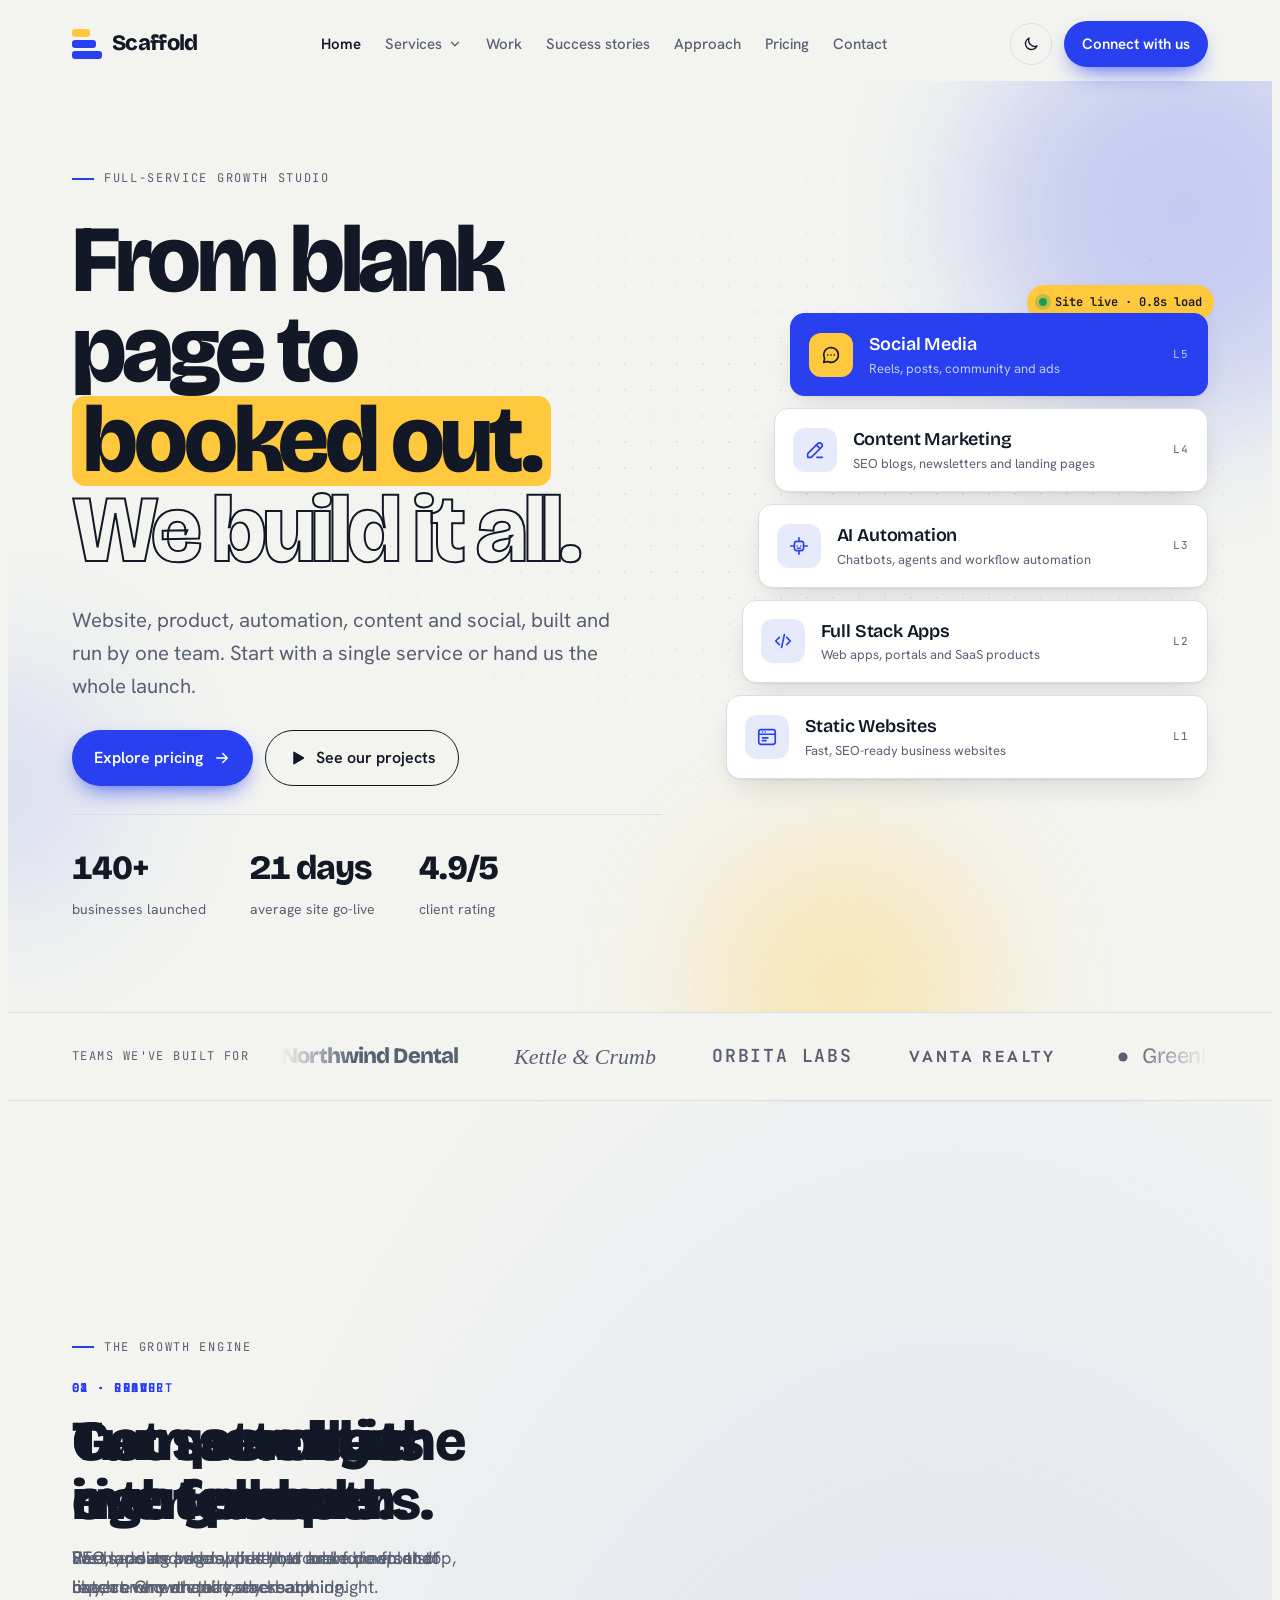
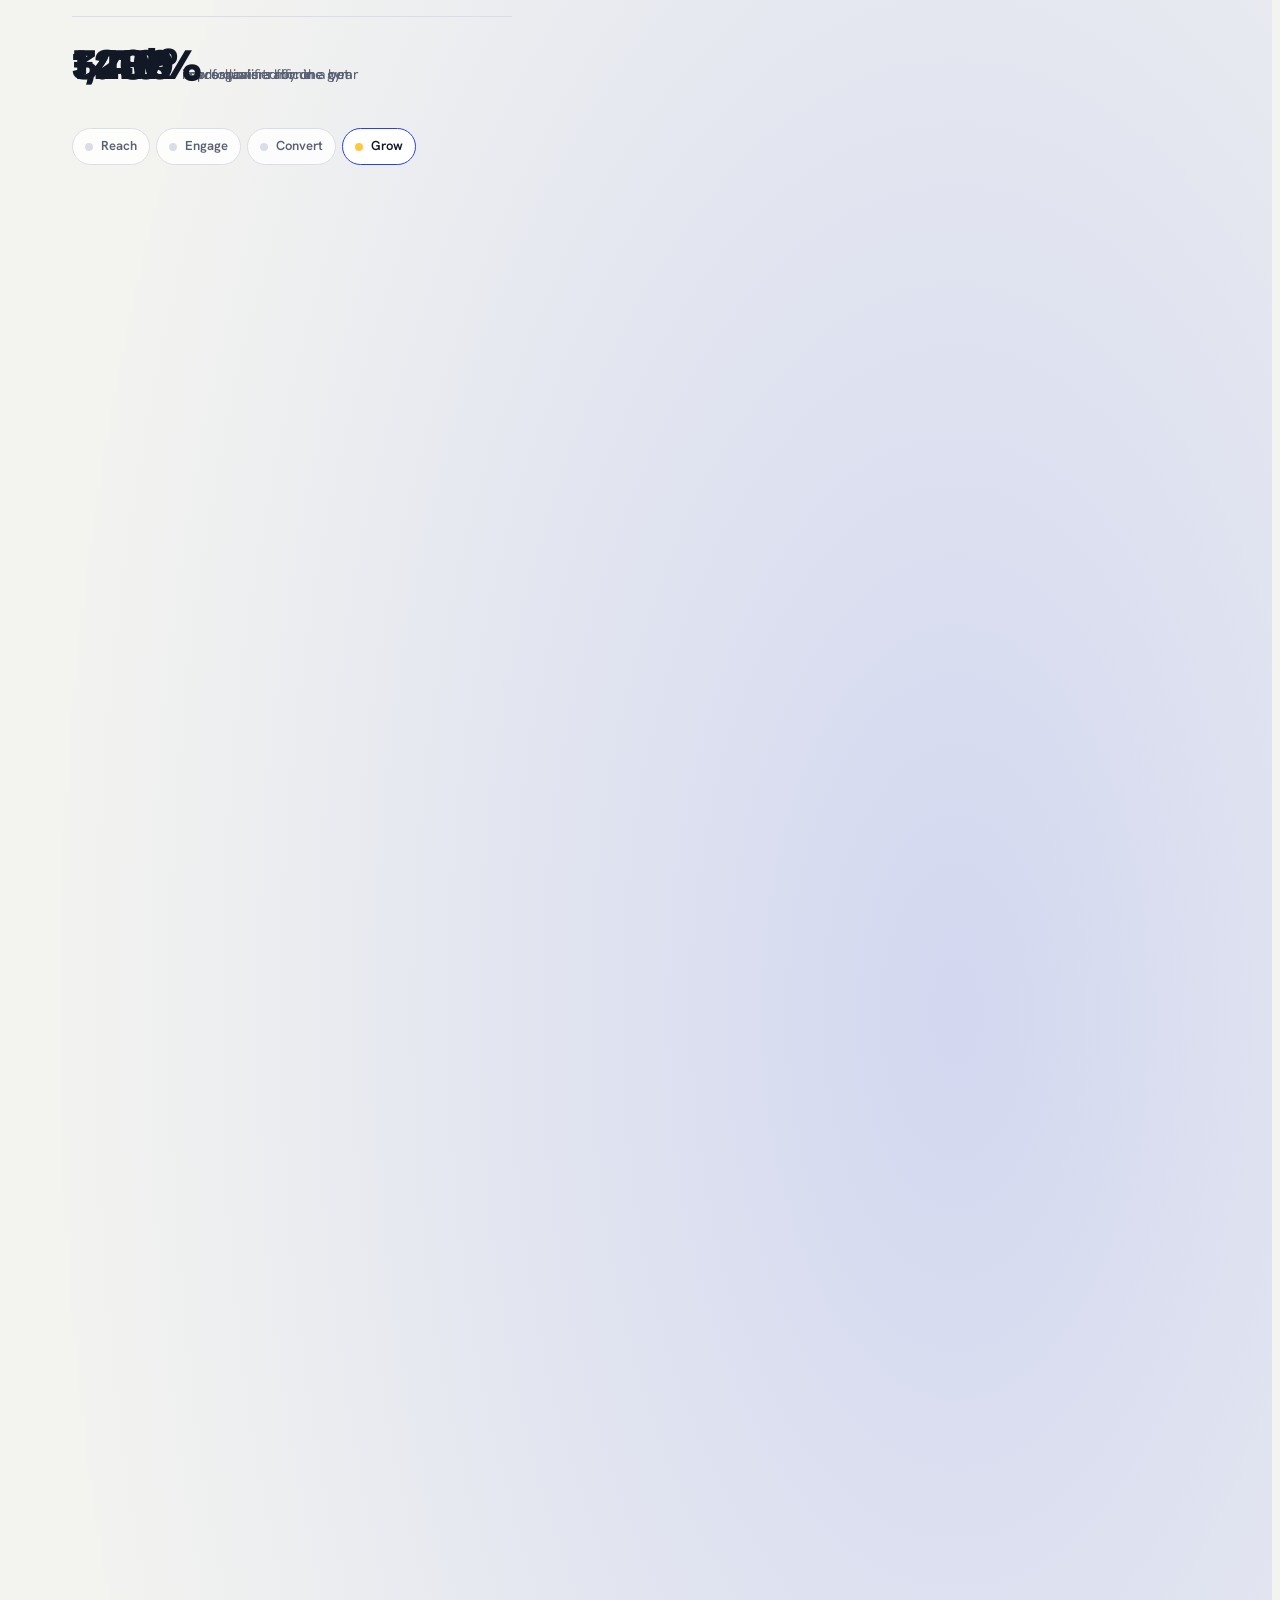
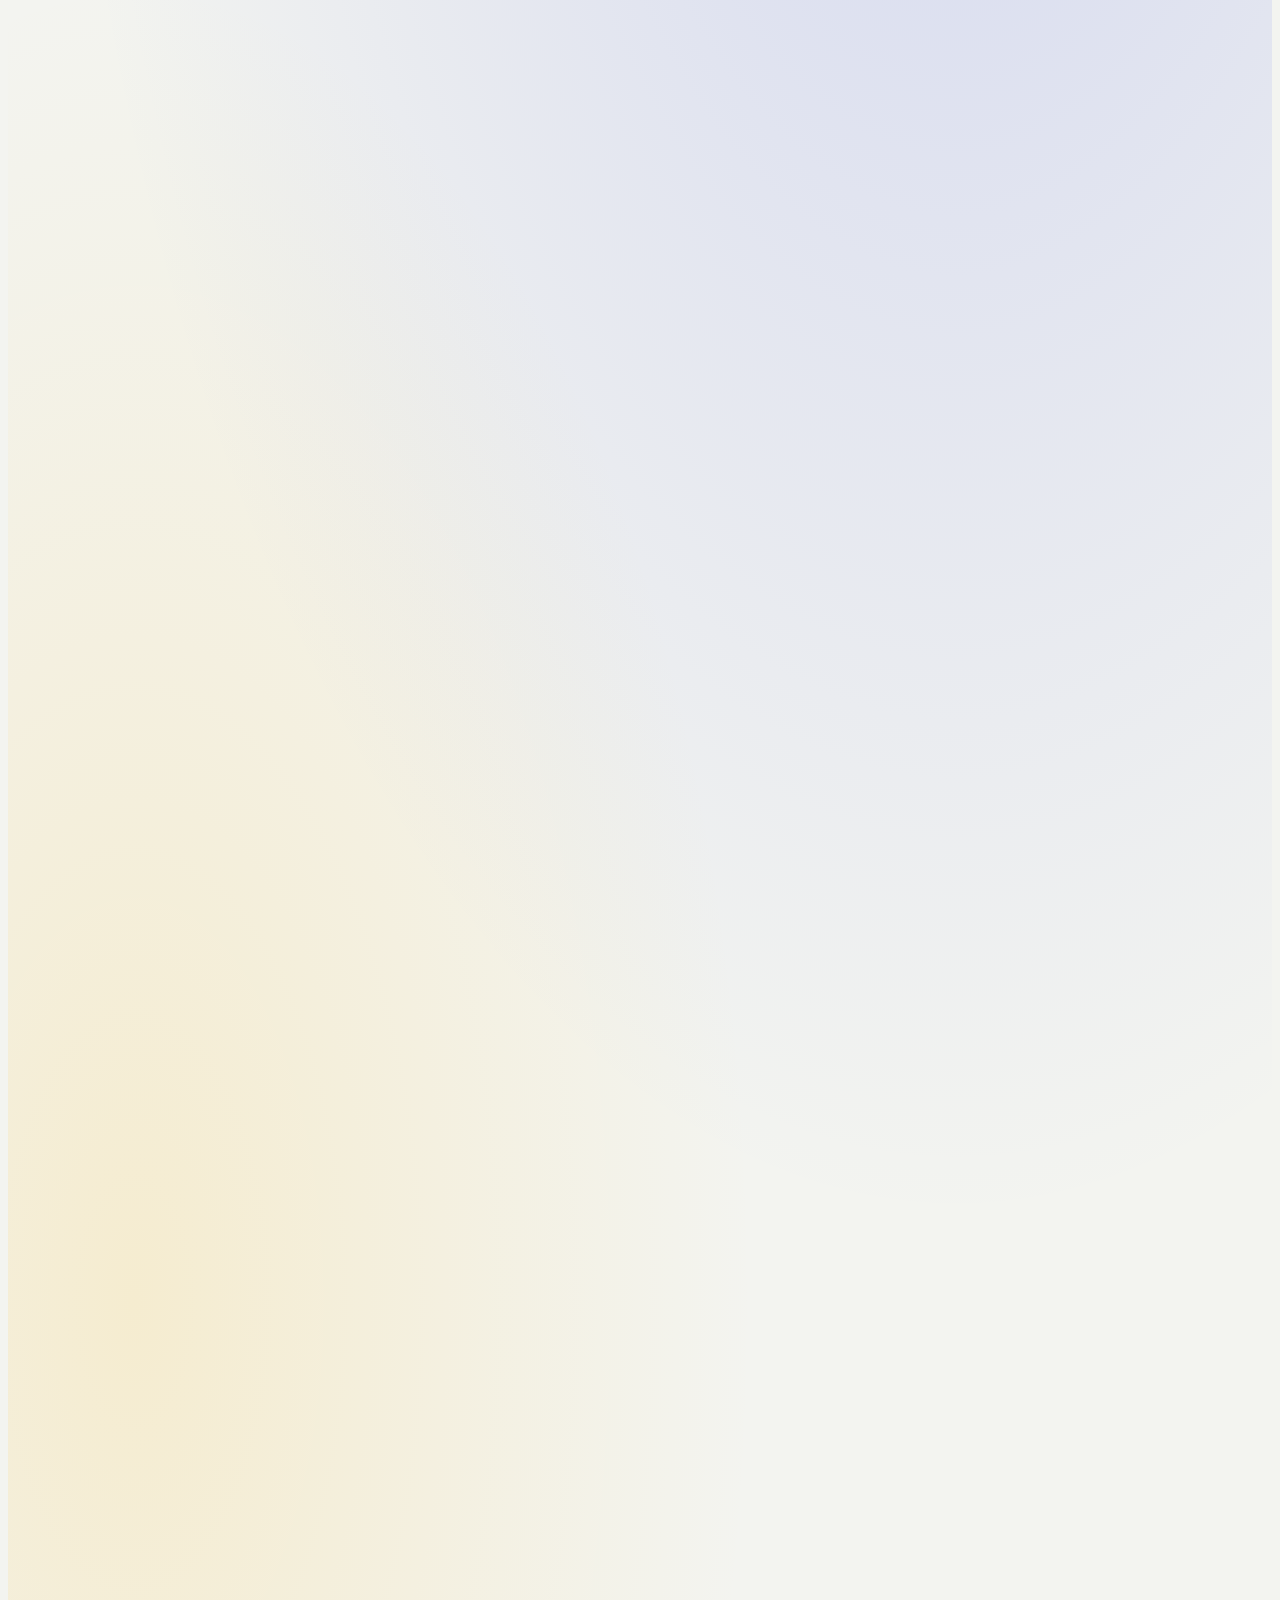
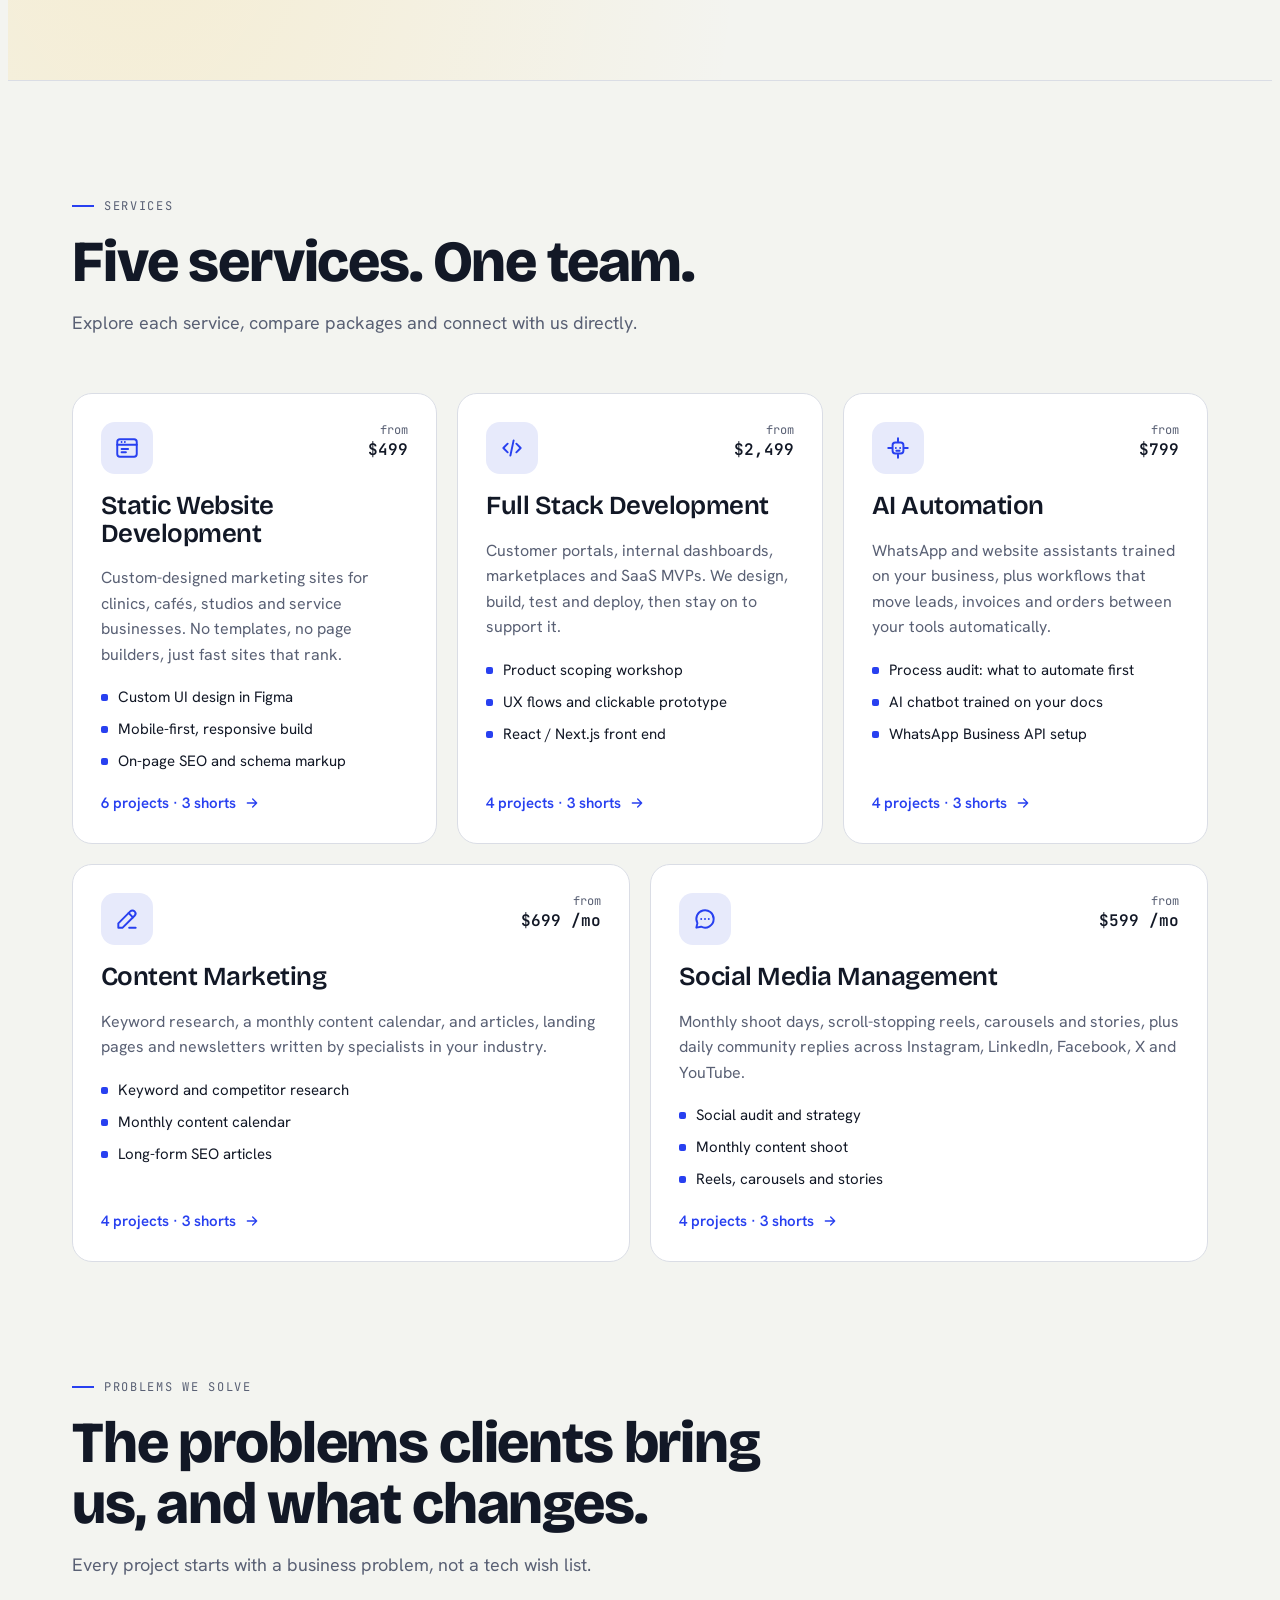
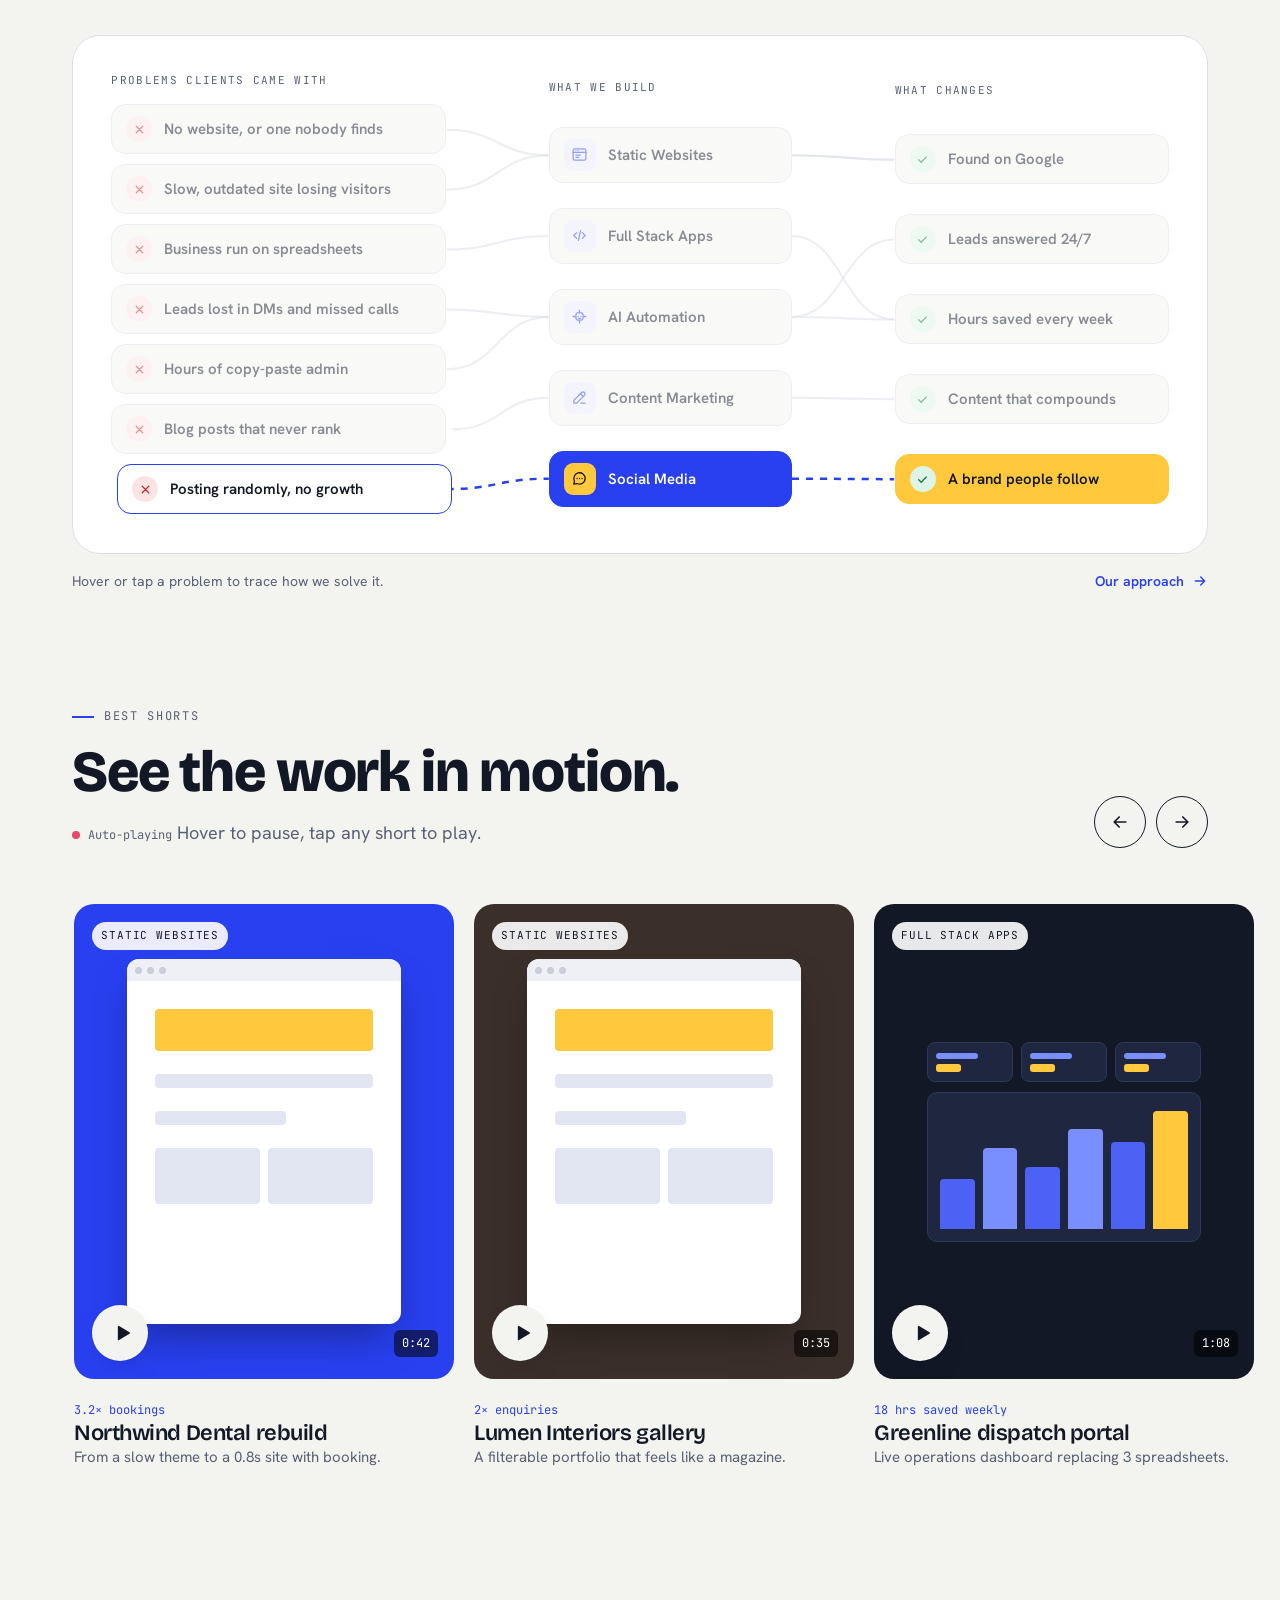
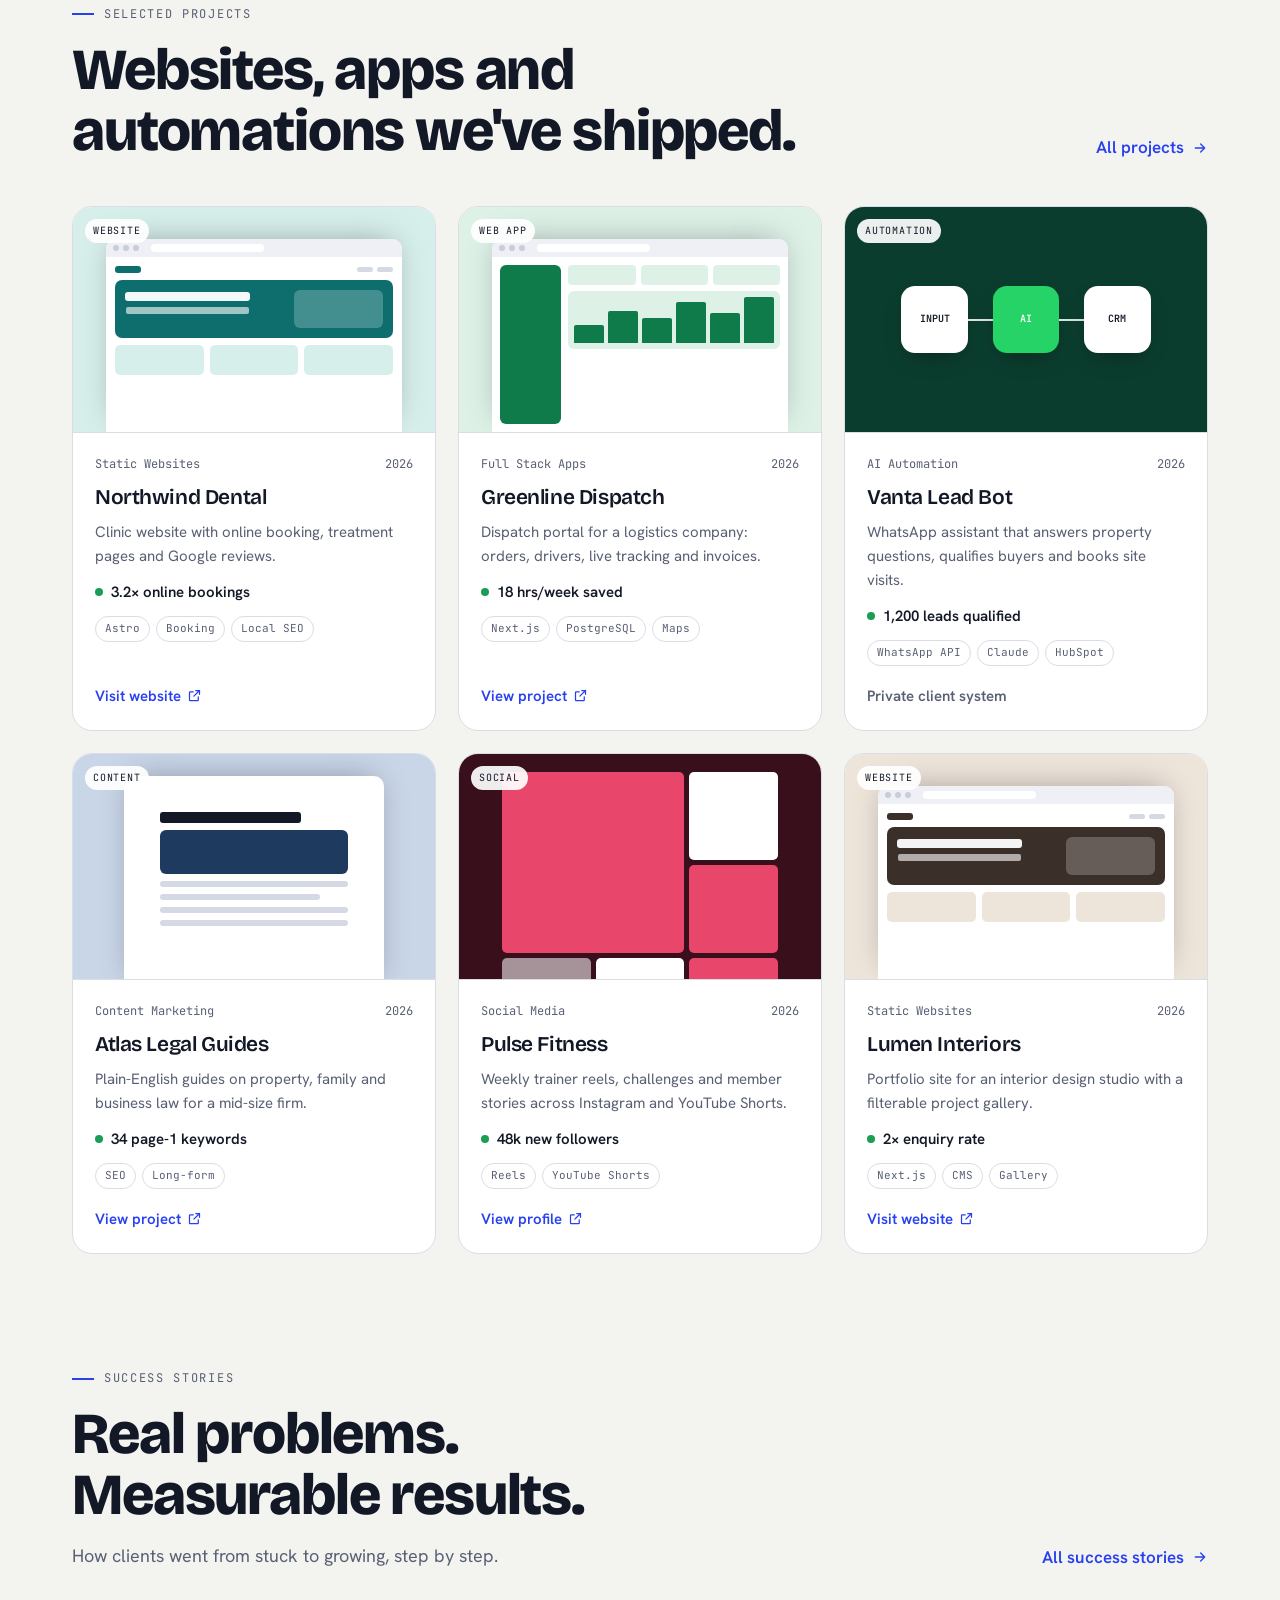
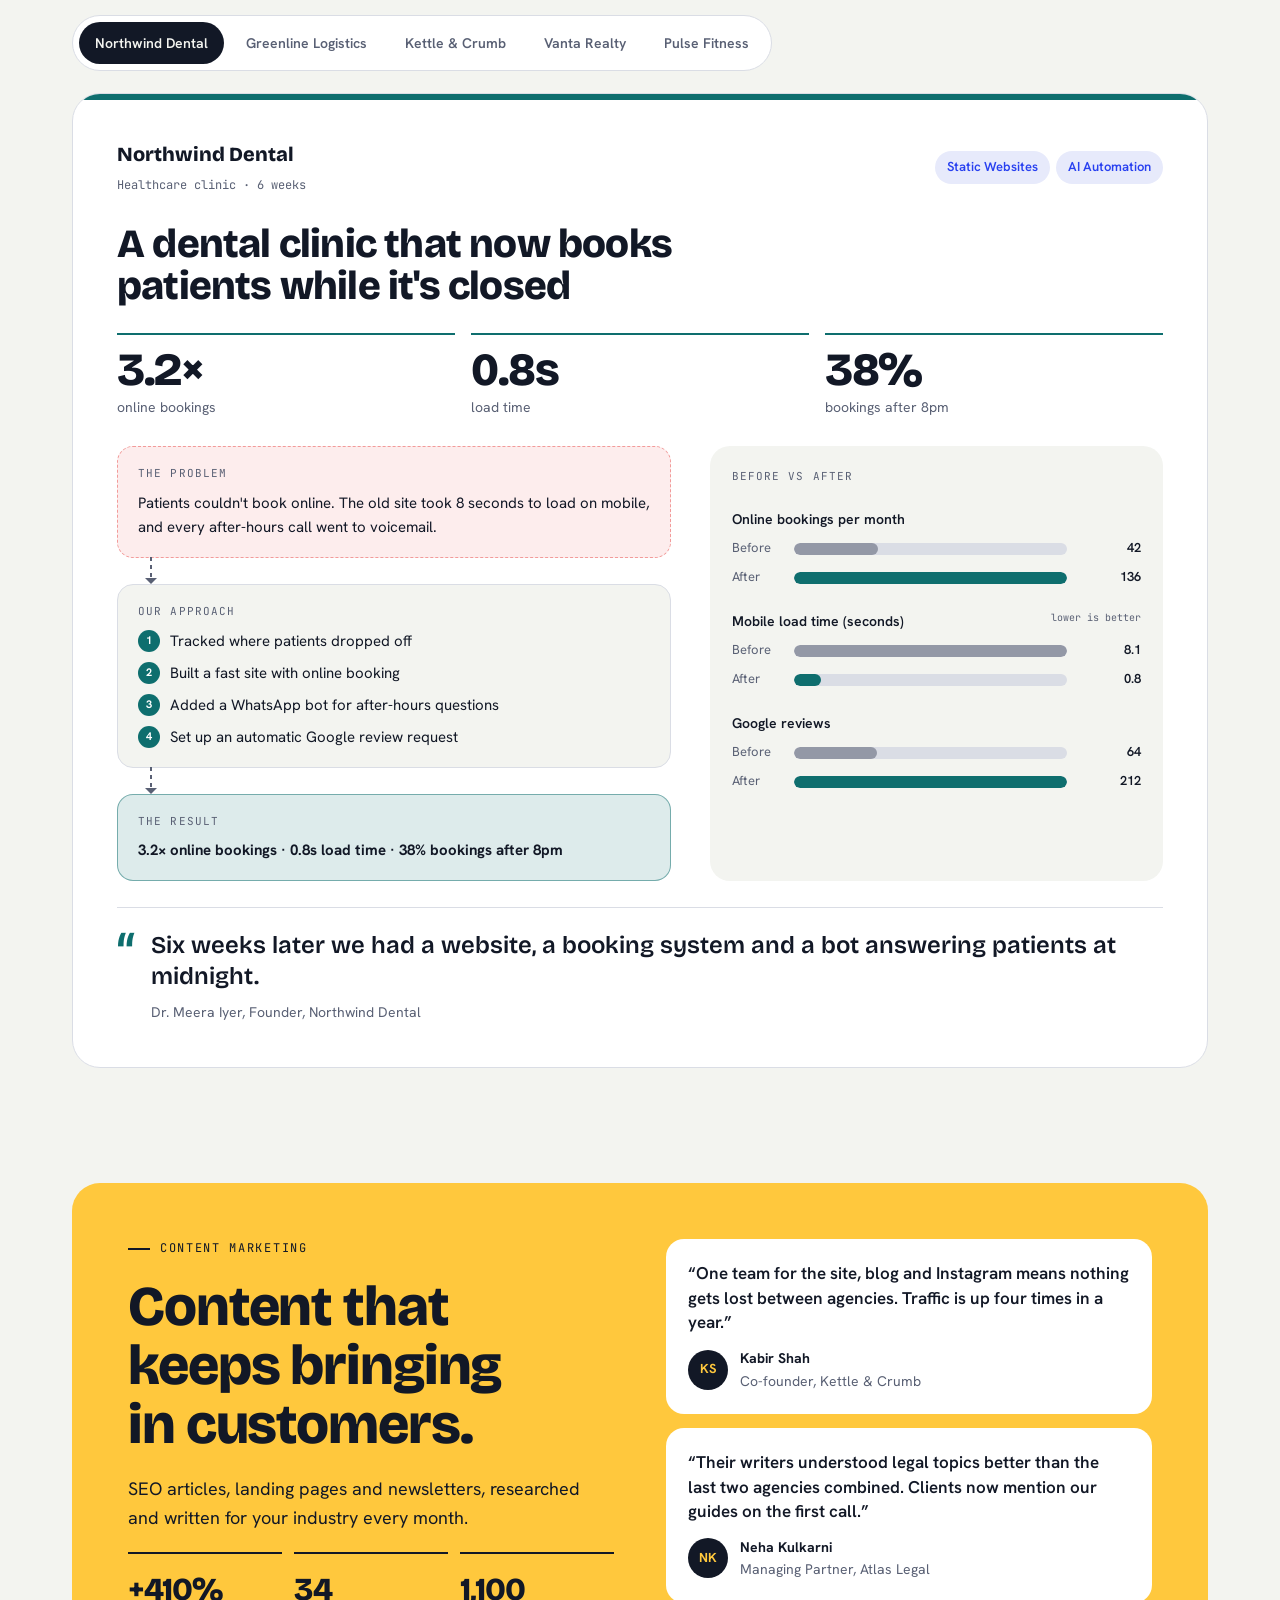
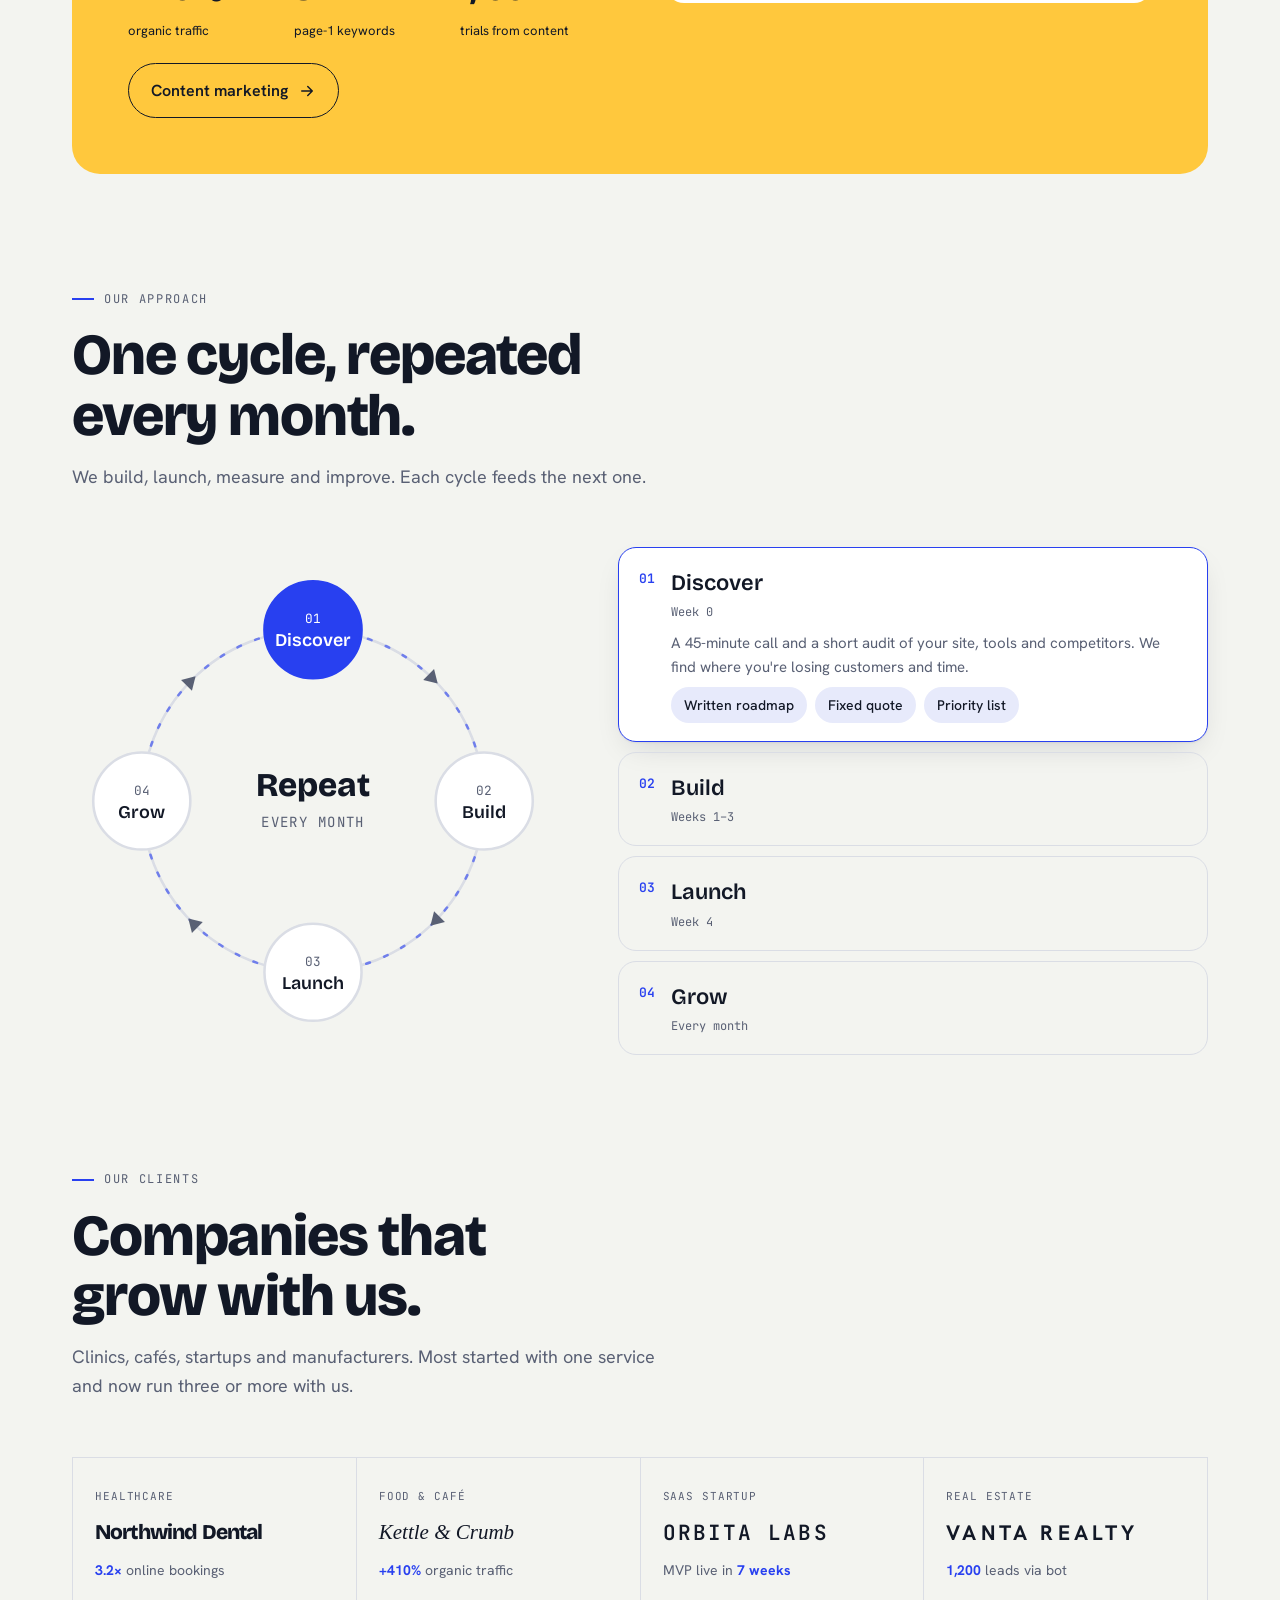
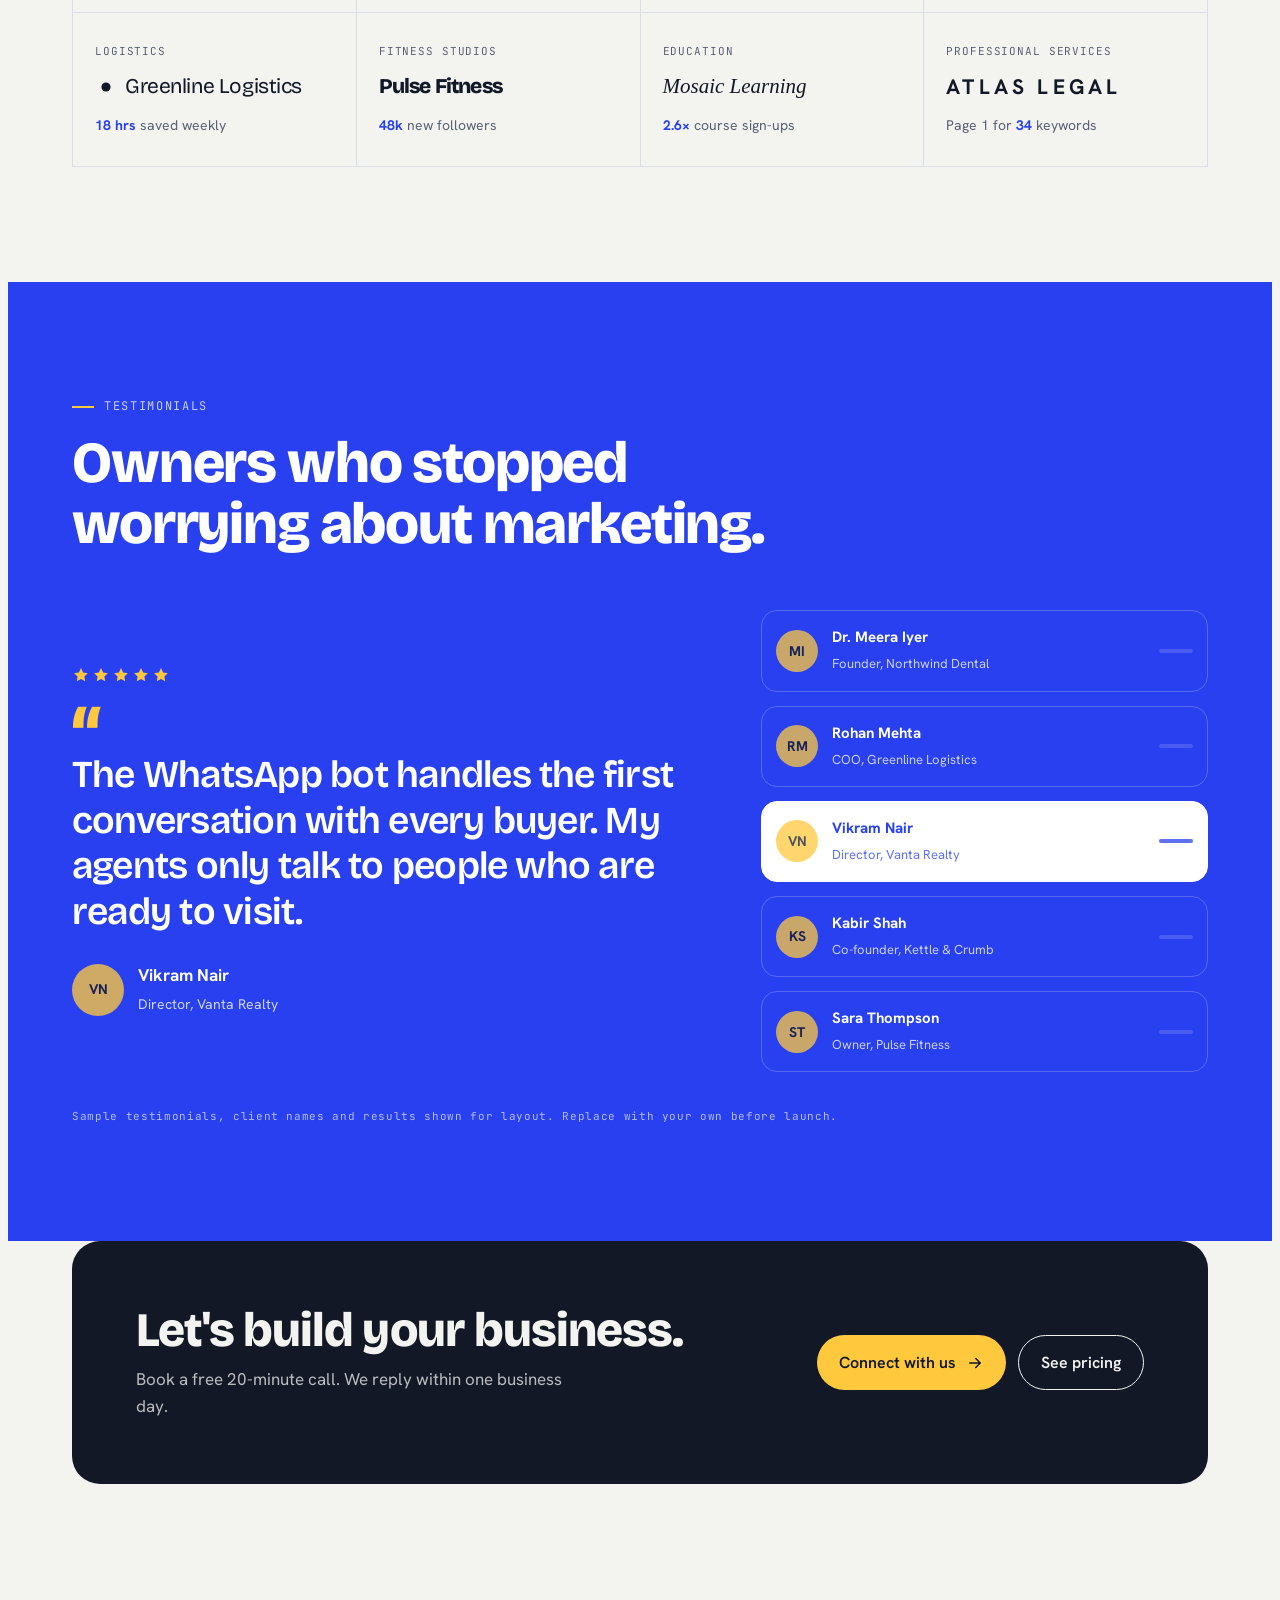
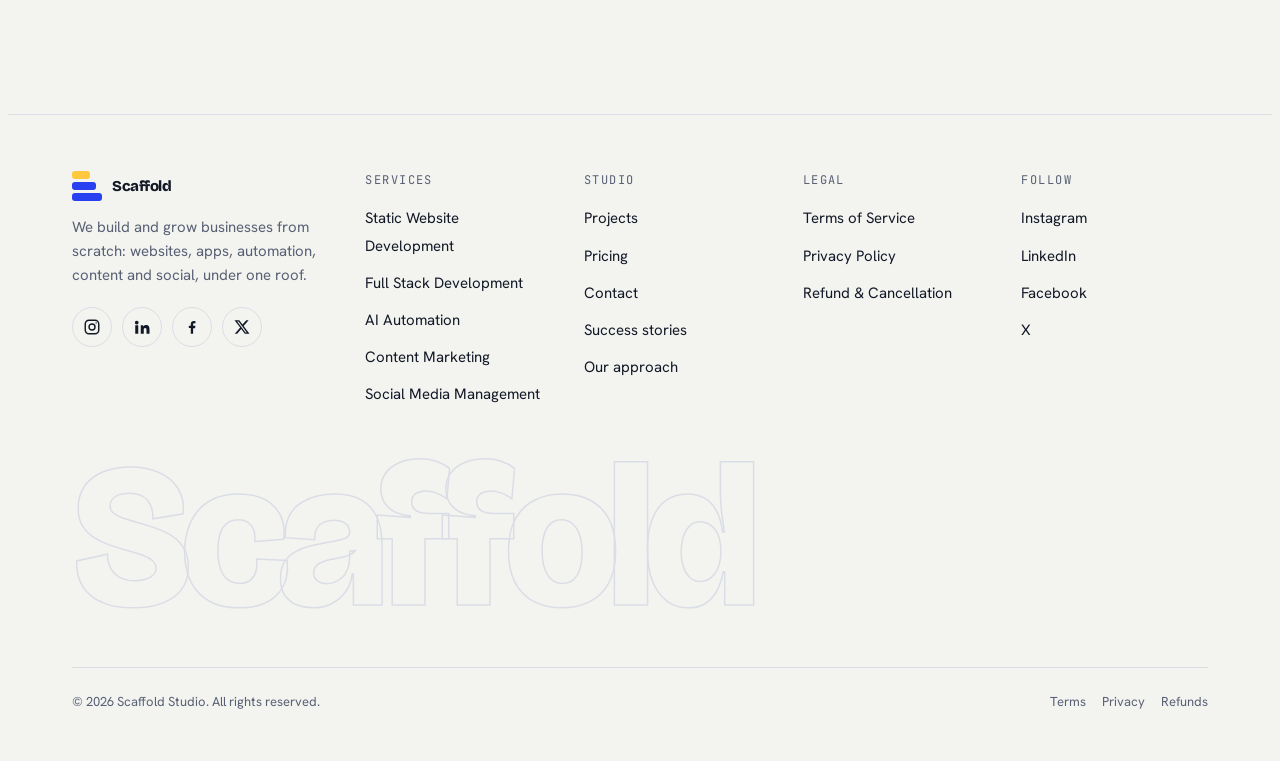
==== commit 9685539b: "fix and remove cart and responsive issue" ====
--- a/index.html
+++ b/index.html
@@ -1,13 +1,22 @@
-<!doctype html><html><head><meta charset=utf8><meta name=viewport content="width=device-width,initial-scale=1,viewport-fit=cover"><style>:root{color-scheme:light;box-sizing:border-box;padding-top:env(safe-area-inset-top,0px);padding-bottom:env(safe-area-inset-bottom,0px)}html{scroll-padding-top:env(safe-area-inset-top,0px)}body{margin:0;padding:0;font:14px -apple-system,BlinkMacSystemFont,sans-serif;background:#fff;color:#000}img{max-width:100%}[hidden]:not([hidden=until-found i]){display:none!important}</style></head><body>
-<title>Scaffold Studio</title>
+<!doctype html>
+<html lang="en">
+<head>
+<meta charset="utf-8">
+<meta name="viewport" content="width=device-width,initial-scale=1,viewport-fit=cover">
 <meta name="claude:viewport-fit-sides" content="cover">
+<title>Scaffold Studio · Websites, apps, automation &amp; marketing</title>
+<meta name="description" content="Scaffold Studio builds and grows businesses from scratch: websites, apps, AI automation, content marketing and social media under one roof.">
+<meta name="theme-color" content="#F3F4F0" media="(prefers-color-scheme: light)">
+<meta name="theme-color" content="#0D111C" media="(prefers-color-scheme: dark)">
 <link rel="preconnect" href="https://fonts.googleapis.com">
 <link rel="preconnect" href="https://fonts.gstatic.com" crossorigin>
 <link rel="stylesheet" href="https://fonts.googleapis.com/css2?family=Bricolage+Grotesque:opsz,wght@12..96,400;12..96,600;12..96,800&family=Hanken+Grotesk:wght@400;500;600;700&family=JetBrains+Mono:wght@400;600&display=swap">
 <link rel="stylesheet" href="styles.css">
+</head>
+<body>
 <div id="app" data-page="home"></div>
 <noscript><p style="padding:24px">Please enable JavaScript to view this site.</p></noscript>
 <script src="data.js"></script>
 <script src="app.js"></script>
-
-</body></html>+</body>
+</html>
--- a/styles.css
+++ b/styles.css
@@ -33,8 +33,9 @@
 }
 
 *{box-sizing:border-box}
-html{scroll-behavior:smooth}
+html{scroll-behavior:smooth;-webkit-text-size-adjust:100%;text-size-adjust:100%}
 body{background:var(--paper);color:var(--ink);font-family:var(--f-body);font-size:17px;line-height:1.6;-webkit-font-smoothing:antialiased;overflow-x:hidden}
+@supports (overflow:clip){body{overflow-x:clip}}
 body::before{content:"";position:fixed;inset:0 0 auto;height:env(safe-area-inset-top,0px);z-index:60;background:var(--paper)}
 h1,h2,h3,h4{font-family:var(--f-display);line-height:1.05;margin:0;text-wrap:balance;letter-spacing:-.02em}
 p{margin:0}
@@ -107,18 +108,18 @@
 .slab.top-slab{background:var(--cobalt);border-color:var(--cobalt);color:var(--on-cobalt)}
 .slab.top-slab small,.slab.top-slab .lv{color:color-mix(in srgb,var(--on-cobalt) 72%,transparent)}
 .slab.top-slab .ic{background:var(--sun);color:var(--on-sun)}
-.slab:nth-child(1){--o:64px;animation-delay:.45s}
-.slab:nth-child(2){--o:48px;animation-delay:.35s}
-.slab:nth-child(3){--o:32px;animation-delay:.25s}
-.slab:nth-child(4){--o:16px;animation-delay:.15s}
-.slab:nth-child(5){--o:0px;animation-delay:.05s}
+.slab:nth-of-type(1){--o:64px;animation-delay:.45s}
+.slab:nth-of-type(2){--o:48px;animation-delay:.35s}
+.slab:nth-of-type(3){--o:32px;animation-delay:.25s}
+.slab:nth-of-type(4){--o:16px;animation-delay:.15s}
+.slab:nth-of-type(5){--o:0px;animation-delay:.05s}
 @keyframes rise{from{transform:translateY(24px)}to{transform:none}}
 .chip-float{position:absolute;right:-6px;top:-8px;background:var(--sun);color:var(--on-sun);font-family:var(--f-mono);font-size:12px;font-weight:600;padding:8px 12px;border-radius:999px;box-shadow:var(--shadow);display:flex;align-items:center;gap:8px;animation:bob 4s ease-in-out infinite}
 .chip-float .dot{width:8px;height:8px;border-radius:50%;background:#1a9d55;box-shadow:0 0 0 4px rgba(26,157,85,.25)}
 @keyframes bob{50%{transform:translateY(-6px)}}
 @media (max-width:900px){
   .hero-grid{grid-template-columns:1fr}
-  .slab:nth-child(n){--o:0px}
+  .slab:nth-of-type(n){--o:0px}
 }
 
 /* Marquee */
@@ -183,31 +184,17 @@
 .tier li{display:flex;gap:10px}
 .tier li svg{flex:none;width:18px;height:18px;margin-top:3px;color:var(--sun)}
 .tier.pop li svg{color:var(--cobalt)}
-.tier .add{margin-top:auto;justify-content:center;width:100%}
-.tier:not(.pop) .add{background:transparent;border:1.5px solid color-mix(in srgb,var(--paper) 40%,transparent);color:var(--paper);box-shadow:none}
-.tier:not(.pop) .add:hover{background:var(--paper);color:var(--ink)}
-.tier .add.added{background:var(--sun)!important;color:var(--on-sun)!important;border-color:var(--sun)!important}
-.plan{background:var(--surface);color:var(--ink);border-radius:20px;padding:24px;position:sticky;top:calc(env(safe-area-inset-top,0px) + 92px);display:grid;gap:16px}
-.plan h4{font-size:20px;font-weight:600;display:flex;justify-content:space-between;align-items:center}
-.plan h4 span{font-family:var(--f-mono);font-size:12px;font-weight:400;color:var(--muted)}
-.plan-empty{color:var(--muted);font-size:14px;border:1.5px dashed var(--line);border-radius:12px;padding:18px;text-align:center}
-.plan-list{list-style:none;padding:0;margin:0;display:grid;gap:10px}
-.plan-list li{display:grid;grid-template-columns:1fr auto auto;gap:10px;align-items:center;font-size:14px;padding-bottom:10px;border-bottom:1px solid var(--line)}
-.plan-list li b{display:block;font-weight:600}
-.plan-list li span{color:var(--muted);font-size:13px}
-.plan-list .amt{font-variant-numeric:tabular-nums;font-weight:600;text-align:right;white-space:nowrap}
-.plan-list .rm{border:0;background:none;cursor:pointer;color:var(--muted);width:28px;height:28px;border-radius:50%;display:grid;place-items:center}
-.plan-list .rm:hover{background:var(--soft);color:var(--ink)}
-.totals{display:grid;gap:6px;font-size:14px}
-.totals div{display:flex;justify-content:space-between;font-variant-numeric:tabular-nums}
-.totals .save{color:#1a8a4c;font-weight:600}
-:root[data-theme="dark"] .totals .save{color:#5fd393}
-@media (prefers-color-scheme:dark){:root:not([data-theme="light"]) .totals .save{color:#5fd393}}
-.totals .grand{font-family:var(--f-display);font-size:20px;font-weight:800;padding-top:8px;border-top:1px solid var(--line)}
-.plan-hint{font-size:13px;color:var(--muted);background:var(--soft);border-radius:10px;padding:10px 12px}
-.plan .btn{justify-content:center}
-.plan .btn[disabled]{opacity:.45;cursor:not-allowed;transform:none}
-@media (max-width:1080px){.pk-layout{grid-template-columns:1fr}.plan{position:static}}
+.tier .tier-contact{margin-top:auto;justify-content:center;width:100%}
+.tier:not(.pop) .tier-contact{background:transparent;border:1.5px solid color-mix(in srgb,var(--paper) 40%,transparent);color:var(--paper);box-shadow:none}
+.tier:not(.pop) .tier-contact:hover{background:var(--paper);color:var(--ink)}
+.pricing-contact{background:var(--surface);color:var(--ink);border-radius:20px;padding:24px;display:grid;align-content:start;gap:16px}
+.pricing-contact .eyebrow{color:var(--muted)}
+.pricing-contact h3{font-size:25px;font-weight:600}
+.pricing-contact p{color:var(--muted);font-size:14px}
+.pricing-contact .btn{justify-content:center}
+.pricing-contact-link{display:flex;align-items:center;gap:10px;color:var(--ink);text-decoration:none;font-size:14px}
+.pricing-contact-link svg{width:18px;height:18px;color:var(--cobalt)}
+@media (max-width:1080px){.pk-layout{grid-template-columns:1fr}}
 @media (max-width:820px){.tiers{grid-template-columns:1fr}.tier .desc{min-height:0}}
 
 /* Process */
@@ -400,24 +387,20 @@
 .ct-l .eyebrow::before{background:var(--on-sun)}
 .ct-list{list-style:none;padding:0;margin:0;display:grid;gap:14px}
 .ct-list li{display:flex;gap:12px;align-items:center;font-weight:500}
+.ct-list a{color:inherit;text-decoration:underline;text-underline-offset:3px}
 .ct-list svg{width:20px;height:20px;flex:none}
-.ct-list .copy{margin-left:auto;font-family:var(--f-mono);font-size:11px;border:1.5px solid var(--on-sun);background:transparent;color:var(--on-sun);border-radius:999px;padding:4px 10px;cursor:pointer}
 .ct-r{padding:clamp(28px,5vw,56px);display:grid;gap:18px;min-width:0}
-.fld{display:grid;gap:6px}
-.fld label{font-size:13px;font-weight:600}
-.fld input,.fld select,.fld textarea{width:100%;font:inherit;font-size:16px;color:var(--ink);background:var(--paper);border:1.5px solid var(--line);border-radius:12px;padding:13px 14px;transition:border-color .2s}
-.fld input:focus,.fld select:focus,.fld textarea:focus{outline:none;border-color:var(--cobalt)}
-.fld textarea{min-height:120px;resize:vertical}
-.row2{display:grid;grid-template-columns:1fr 1fr;gap:14px}
-.chips{display:flex;flex-wrap:wrap;gap:8px}
-.chips label{cursor:pointer}
-.chips input{position:absolute;opacity:0;pointer-events:none}
-.chips span{display:inline-block;padding:8px 14px;border-radius:999px;border:1.5px solid var(--line);font-size:14px;font-weight:500;transition:all .2s}
-.chips input:checked + span{background:var(--ink);color:var(--paper);border-color:var(--ink)}
-.chips input:focus-visible + span{outline:3px solid var(--cobalt);outline-offset:2px}
-.form-msg{font-size:14px;padding:12px 14px;border-radius:12px;background:var(--soft)}
+.contact-options{align-content:center}
+.contact-options h2{font-size:clamp(28px,4vw,42px);font-weight:700;margin-bottom:4px}
+.contact-option{display:grid;grid-template-columns:44px 1fr 20px;gap:14px;align-items:center;padding:16px;border:1px solid var(--line);border-radius:16px;color:var(--ink);text-decoration:none;transition:background .2s,border-color .2s,transform .2s}
+.contact-option:hover{background:var(--soft);border-color:var(--cobalt);transform:translateY(-2px)}
+.contact-option-icon{width:44px;height:44px;border-radius:12px;background:var(--soft);color:var(--cobalt);display:grid;place-items:center}
+.contact-option-icon svg,.contact-option>svg{width:20px;height:20px}
+.contact-option b,.contact-option small{display:block}
+.contact-option b{font-size:16px}
+.contact-option small{color:var(--muted);font-size:13px;margin-top:3px}
+.contact-option>svg{color:var(--muted)}
 @media (max-width:860px){.ct{grid-template-columns:1fr}}
-@media (max-width:520px){.row2{grid-template-columns:1fr}}
 
 /* Footer */
 footer{padding-block:56px 40px;border-top:1px solid var(--line);margin-top:clamp(64px,9vw,120px)}
@@ -431,9 +414,6 @@
 .ft-word{font-family:var(--f-display);font-weight:800;font-size:clamp(64px,16vw,220px);letter-spacing:-.06em;line-height:.8;margin-top:48px;color:transparent;-webkit-text-stroke:1.5px var(--line);user-select:none;white-space:nowrap;overflow:hidden}
 @media (max-width:760px){.ft{grid-template-columns:1fr 1fr}.ft>div:first-child{grid-column:1/-1}}
 
-.toast{position:fixed;left:50%;bottom:calc(24px + env(safe-area-inset-bottom,0px));transform:translate(-50%,140%);background:var(--ink);color:var(--paper);padding:12px 18px;border-radius:999px;font-size:14px;font-weight:500;z-index:90;transition:transform .35s cubic-bezier(.2,.8,.2,1);box-shadow:var(--shadow);max-width:calc(100vw - 32px);text-align:center}
-.toast:empty{visibility:hidden}
-.toast.show{transform:translate(-50%,0)}
 
 @media (prefers-reduced-motion:reduce){
   *,*::before,*::after{animation-duration:.001ms!important;animation-iteration-count:1!important;transition-duration:.001ms!important;scroll-behavior:auto!important}
@@ -462,9 +442,6 @@
 .dd-item span{display:block;font-size:13px;color:var(--muted);line-height:1.4;font-weight:400}
 .dd-foot{display:flex!important;justify-content:space-between;align-items:center;margin-top:6px;padding:12px 14px!important;border-radius:12px;background:var(--paper);font-size:14px!important;font-weight:600!important;color:var(--ink)!important;text-decoration:none;border:0!important}
 .dd-foot svg{width:16px;height:16px}
-.plan-pill{display:inline-flex;align-items:center;gap:8px;text-decoration:none;font-size:14px;font-weight:600;border:1.5px solid var(--line);border-radius:999px;padding:9px 14px}
-.plan-pill b{background:var(--sun);color:var(--on-sun);border-radius:999px;min-width:22px;height:22px;display:grid;place-items:center;font-size:12px;padding:0 6px}
-.plan-pill[hidden]{display:none!important}
 @media (max-width:1100px){
   .nav-links{align-items:stretch;max-height:calc(100dvh - 72px);overflow:auto}
   .dd-btn{width:100%;justify-content:space-between;padding:14px 0;font-size:18px;color:var(--ink);border-bottom:1px solid var(--line)}
@@ -474,7 +451,6 @@
   .dd-grid{grid-template-columns:1fr}
   .dd-item{padding:10px 8px;border-bottom:0!important}
 }
-@media (max-width:640px){.plan-pill span{display:none}}
 
 /* Page hero */
 .crumbs{display:flex;flex-wrap:wrap;gap:8px;font-family:var(--f-mono);font-size:12px;color:var(--muted);letter-spacing:.06em}
@@ -579,9 +555,9 @@
 .svc-tiers .tier.pop{background:var(--ink);color:var(--paper);border-color:var(--ink)}
 .svc-tiers .tier li svg{color:var(--cobalt)}
 .svc-tiers .tier.pop li svg{color:var(--sun)}
-.svc-tiers .tier:not(.pop) .add{background:transparent;border:1.5px solid var(--ink);color:var(--ink);box-shadow:none}
-.svc-tiers .tier:not(.pop) .add:hover{background:var(--ink);color:var(--paper)}
-.svc-tiers .tier.pop .add{background:var(--sun);color:var(--on-sun);box-shadow:none}
+.svc-tiers .tier:not(.pop) .tier-contact{background:transparent;border:1.5px solid var(--ink);color:var(--ink);box-shadow:none}
+.svc-tiers .tier:not(.pop) .tier-contact:hover{background:var(--ink);color:var(--paper)}
+.svc-tiers .tier.pop .tier-contact{background:var(--sun);color:var(--on-sun);box-shadow:none}
 @media (max-width:860px){.svc-tiers{grid-template-columns:1fr}}
 
 /* Testimonial cards */
@@ -612,7 +588,7 @@
 .spot-q blockquote{margin:0;font-weight:600;font-size:17px;line-height:1.45}
 .spot-q figcaption{display:flex;align-items:center;gap:12px;font-size:14px}
 .spot-q .av{width:40px;height:40px;font-size:13px;background:#121826;color:#FFC83D}
-.spot-q figcaption span{color:#596074;display:block}
+.spot-q figcaption div span{color:#596074;display:block}
 @media (max-width:860px){.spot{grid-template-columns:1fr}}
 
 /* Social links */
@@ -855,3 +831,138 @@
 @media (max-width:900px){.ft{grid-template-columns:repeat(2,1fr)}.ft>div:first-child{grid-column:1/-1}}
 
 @media (prefers-reduced-motion:reduce){.rv-wait{opacity:1;transform:none}.orb{animation:none}}
+
+/* ===== Responsive & bug fixes ===== */
+body{-webkit-tap-highlight-color:transparent}
+img,svg,video,canvas{max-width:100%}
+/* Currency toggle on light pages (service pages) was invisible */
+.cur{flex:none}
+.pk-bar .cur:not(.pk-band .cur){background:var(--surface);border:1px solid var(--line)}
+.pk-bar .cur:not(.pk-band .cur) button{color:var(--muted)}
+.pk-bar .cur:not(.pk-band .cur) button[aria-pressed="true"]{background:var(--sun);color:var(--on-sun)}
+/* Mobile menu */
+.nav-cta-m{display:none}
+@media (max-width:1100px){
+  .nav-links{box-shadow:0 24px 40px -24px rgba(0,0,0,.25);padding-bottom:20px}
+  .nav-links.open{animation:menuIn .25s ease both}
+  .nav-cta-m{display:block;padding-top:16px}
+  .nav-cta-m .btn{display:flex;width:100%;justify-content:center;color:var(--on-cobalt)!important;border-bottom:0!important;padding:14px 22px!important;font-size:16px!important}
+  body.menu-open{overflow:hidden}
+}
+@keyframes menuIn{from{opacity:0;transform:translateY(-8px)}to{opacity:1;transform:none}}
+.menu-btn .i-close{display:none}
+.menu-btn[aria-expanded="true"] .i-open{display:none}
+.menu-btn[aria-expanded="true"] .i-close{display:block}
+@media (max-width:1180px) and (min-width:1101px){.nav-links{gap:18px}.nav{gap:16px}}
+/* Hover lifts only on devices that can hover (avoids sticky hover on touch) */
+@media (hover:none){
+  .slab:hover,.svc:hover,.proj:hover,.soc:hover,.btn-primary:hover{transform:none}
+  .proj:hover .proj-prev .mk,.proj:hover .proj-prev .mk-doc,.proj:hover .proj-prev img,.proj:hover .mk-ig,.proj:hover .mk-flow{transform:none}
+}
+/* Phones */
+@media (max-width:600px){
+  body{font-size:16px}
+  .band{padding-block:56px}
+  .band.tight{padding-top:0}
+  .sec-head p{font-size:16px}
+  .hero{padding-top:28px}
+  .hero-copy{gap:22px}
+  .hero-ctas .btn{flex:1 1 auto;justify-content:center}
+  .hero-meta{display:grid;grid-template-columns:repeat(3,minmax(0,1fr));gap:12px}
+  .hero-meta b{font-size:clamp(22px,7vw,30px)}
+  .hero-meta span{font-size:12px;display:block;line-height:1.35}
+  .chip-float{right:0}
+  .slab{padding:14px;gap:12px}
+  .slab .ic{width:38px;height:38px}
+  .spot-stats b{font-size:clamp(22px,7vw,30px)}
+  .spot-stats span{font-size:12px;display:block;line-height:1.35}
+  .car-ctrl button{width:44px;height:44px}
+  .tabs{flex-wrap:nowrap;overflow-x:auto;scrollbar-width:none;max-width:100%;-webkit-overflow-scrolling:touch}
+  .tabs::-webkit-scrollbar{display:none}
+  .pk-bar{align-items:stretch}
+  .pk-bar .tabs{width:100%}
+  .filter-bar .tabs{width:100%}
+  .tier{padding:22px}
+  .price{font-size:34px}
+  .faq summary{font-size:18px;padding:18px 0}
+  .faq details p{padding-right:0}
+  .cta-band{border-radius:22px}
+  .cta-band .btns,.cta-band .btns .btn{width:100%;justify-content:center}
+  .ct{border-radius:22px}
+  .ct-list li{flex-wrap:wrap;word-break:break-word}
+  .story{border-radius:22px}
+  .pmap{border-radius:22px}
+  .ap-step{padding:16px}
+  .ap-b b{font-size:19px}
+  .legal-sec h2{font-size:21px}
+  dialog.player{border-radius:18px}
+  .pl-info{padding:20px}
+  .pl-info h3{font-size:24px}
+  .ft{gap:28px 20px}
+  .ft-base{flex-direction:column}
+}
+@media (max-width:360px){
+  .logo{font-size:19px}
+  .nav-right{gap:8px}
+  .icon-btn{width:40px;height:40px}
+  .hero h1{font-size:40px}
+  .ft{grid-template-columns:1fr}
+}
+/* Large screens */
+@media (min-width:1600px){:root{--max:1320px}}
+
+/* ===== 3D growth engine (scroll scene) ===== */
+.m3d{position:relative;height:420vh;height:420svh;background:radial-gradient(120% 80% at 75% 40%,color-mix(in srgb,var(--cobalt) 16%,transparent),transparent 60%),radial-gradient(70% 50% at 10% 90%,color-mix(in srgb,var(--sun) 18%,transparent),transparent 70%),var(--paper);border-bottom:1px solid var(--line)}
+.m3d-sticky{position:sticky;top:0;height:100vh;height:100svh;overflow:hidden}
+.m3d-canvas{position:absolute;inset:0;width:100%;height:100%;display:block;opacity:0;transition:opacity 1s ease}
+.m3d.ready .m3d-canvas{opacity:1}
+.m3d-ui{position:relative;height:100%;display:flex;align-items:center;pointer-events:none}
+.m3d-copy{position:relative;width:min(440px,44%);display:grid;gap:22px;pointer-events:auto}
+.m3d-steps{display:grid}
+.m3d-step{grid-area:1/1;display:grid;gap:14px;align-content:start;opacity:0;visibility:hidden;transform:translateY(24px);transition:opacity .5s ease,transform .6s cubic-bezier(.2,.8,.2,1),visibility .5s}
+.m3d[data-step="0"] .m3d-step[data-i="0"],.m3d[data-step="1"] .m3d-step[data-i="1"],.m3d[data-step="2"] .m3d-step[data-i="2"],.m3d[data-step="3"] .m3d-step[data-i="3"]{opacity:1;visibility:visible;transform:none}
+.m3d-k{font-family:var(--f-mono);font-size:12px;letter-spacing:.12em;text-transform:uppercase;color:var(--cobalt);font-weight:600}
+.m3d-step h2{font-size:clamp(32px,4.4vw,58px);font-weight:800}
+.m3d-step p{color:var(--muted);font-size:clamp(16px,1.4vw,18px);max-width:40ch}
+.m3d-stat{display:flex;align-items:baseline;gap:12px;padding-top:14px;border-top:1px solid var(--line)}
+.m3d-stat b{font-family:var(--f-display);font-size:clamp(30px,3.4vw,44px);font-weight:800;letter-spacing:-.03em;color:var(--ink)}
+.m3d-stat span{font-size:14px;color:var(--muted)}
+.m3d-rail{list-style:none;margin:6px 0 0;padding:0;display:flex;gap:6px;flex-wrap:wrap}
+.m3d-rail button{display:inline-flex;align-items:center;gap:8px;border:1.5px solid var(--line);background:color-mix(in srgb,var(--surface) 80%,transparent);border-radius:999px;padding:7px 12px;font-size:13px;font-weight:600;color:var(--muted);cursor:pointer;transition:all .3s}
+.m3d-rail i{width:8px;height:8px;border-radius:50%;background:var(--line);transition:background .3s}
+.m3d[data-step="0"] [data-go="0"],.m3d[data-step="1"] [data-go="1"],.m3d[data-step="2"] [data-go="2"],.m3d[data-step="3"] [data-go="3"]{border-color:var(--cobalt);color:var(--ink);background:var(--surface)}
+.m3d[data-step="0"] [data-go="0"] i,.m3d[data-step="1"] [data-go="1"] i,.m3d[data-step="2"] [data-go="2"] i,.m3d[data-step="3"] [data-go="3"] i{background:var(--sun)}
+.m3d-hint{position:absolute;left:50%;bottom:22px;transform:translateX(-50%);font-family:var(--f-mono);font-size:11px;letter-spacing:.16em;text-transform:uppercase;color:var(--muted);display:flex;flex-direction:column;align-items:center;gap:8px;transition:opacity .4s}
+.m3d-hint::after{content:"";width:2px;height:28px;border-radius:2px;background:linear-gradient(var(--cobalt),transparent);animation:hint 1.6s ease-in-out infinite}
+@keyframes hint{0%{transform:scaleY(.2);transform-origin:top}50%{transform:scaleY(1);transform-origin:top}100%{transform:scaleY(.2);transform-origin:bottom}}
+.m3d:not([data-step="0"]) .m3d-hint{opacity:0}
+.m3d.no-webgl .m3d-canvas{display:none}
+.m3d.no-webgl{height:auto}
+.m3d.no-webgl .m3d-sticky{position:relative;height:auto;padding-block:72px}
+.m3d.no-webgl .m3d-copy{width:100%}
+.m3d.no-webgl .m3d-steps{grid-template-columns:repeat(auto-fit,minmax(240px,1fr));gap:32px}
+.m3d.no-webgl .m3d-step{grid-area:auto;opacity:1;visibility:visible;transform:none}
+.m3d.no-webgl .m3d-rail,.m3d.no-webgl .m3d-hint{display:none}
+@media (max-width:900px) and (orientation:portrait),(max-width:700px){
+  .m3d{height:380vh;height:380svh}
+  .m3d-ui{align-items:flex-end;padding-bottom:max(28px,env(safe-area-inset-bottom,0px))}
+  .m3d-copy{width:100%;gap:14px;background:color-mix(in srgb,var(--paper) 78%,transparent);-webkit-backdrop-filter:blur(10px);backdrop-filter:blur(10px);border:1px solid var(--line);border-radius:22px;padding:20px}
+  .m3d-step{gap:10px}
+  .m3d-step h2{font-size:clamp(26px,7.4vw,38px)}
+  .m3d-step p{font-size:15px}
+  .m3d-stat{padding-top:10px}
+  .m3d-stat b{font-size:28px}
+  .m3d-rail{flex-wrap:nowrap;overflow-x:auto;scrollbar-width:none}
+  .m3d-rail::-webkit-scrollbar{display:none}
+  .m3d-rail{gap:4px}
+  .m3d-rail li{flex:1 1 0;min-width:0}
+  .m3d-rail button{width:100%;justify-content:center;padding:6px 4px;font-size:12px;white-space:nowrap}
+  .m3d-rail i{display:none}
+  .m3d-hint{display:none}
+  .m3d .eyebrow{font-size:11px}
+}
+@media (max-height:560px) and (orientation:landscape){
+  .m3d-step p{display:none}
+  .m3d-copy{gap:12px}
+  .m3d-step h2{font-size:30px}
+}
